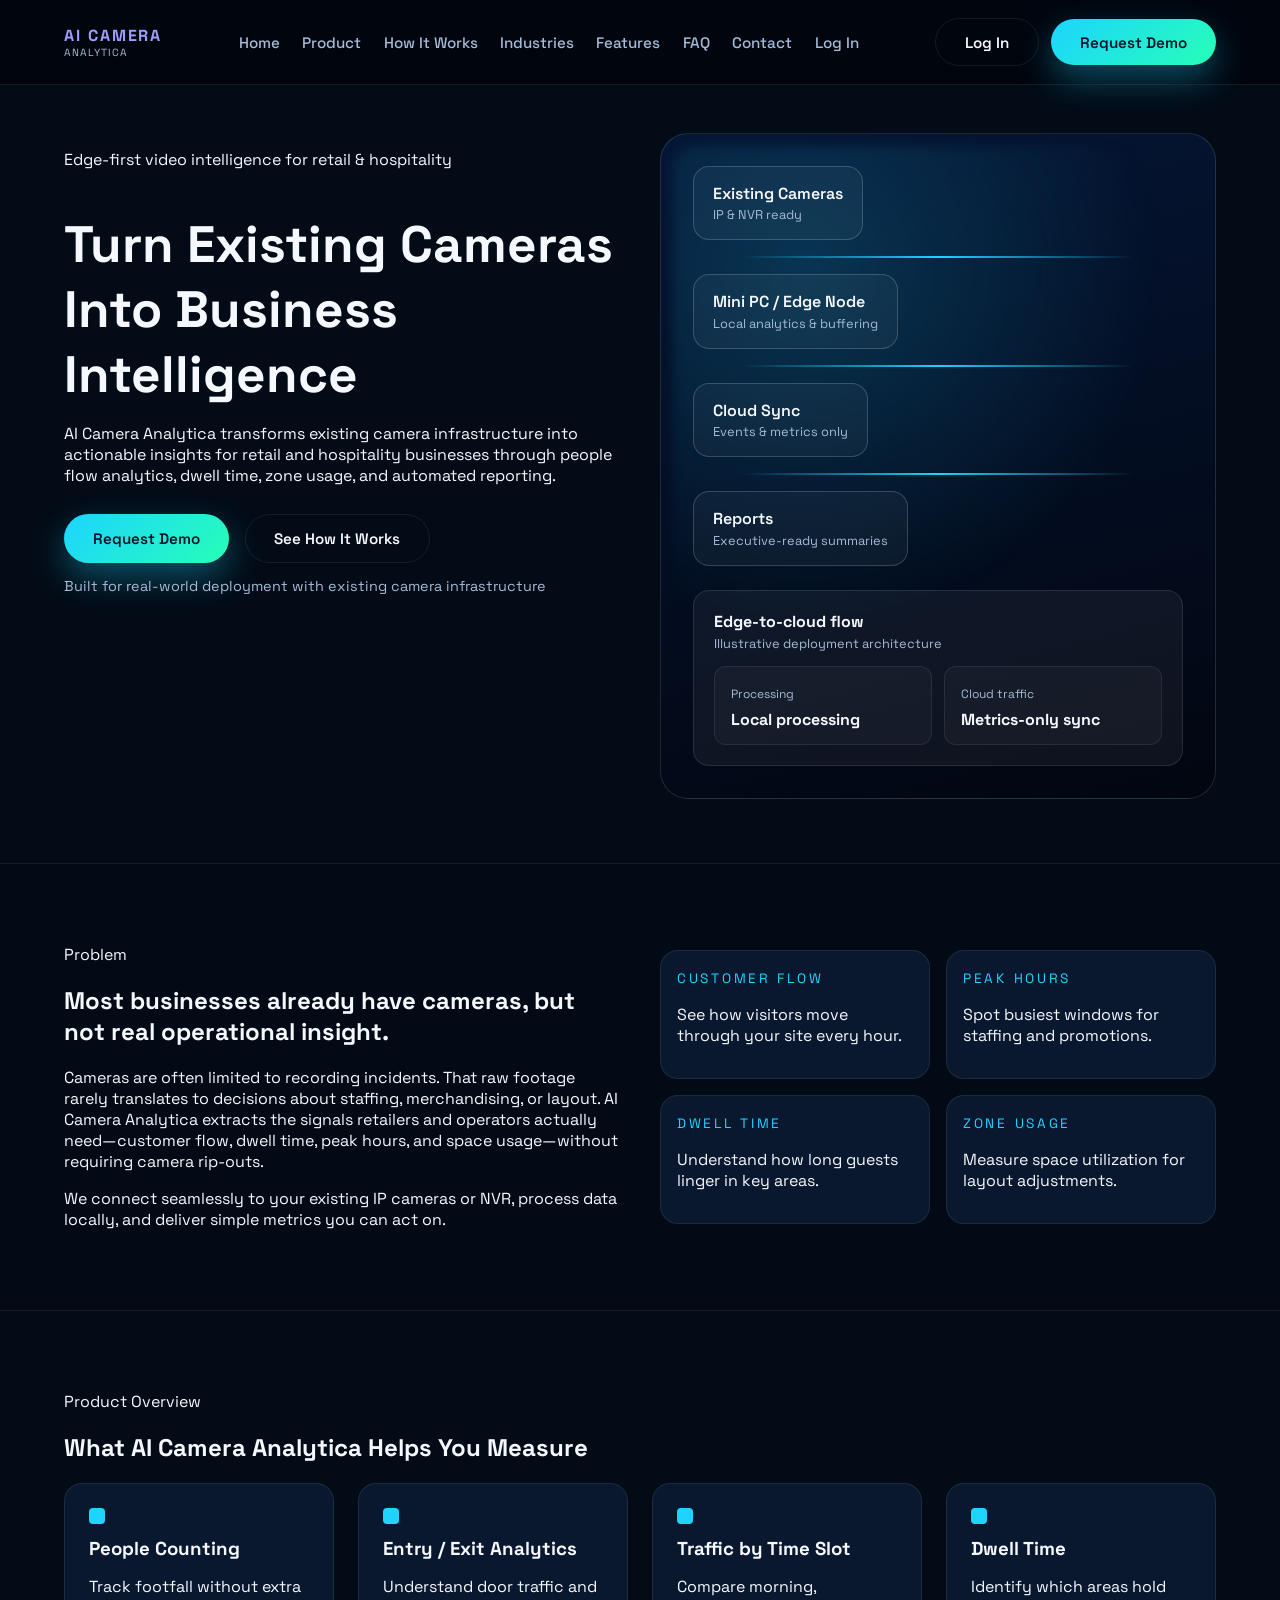
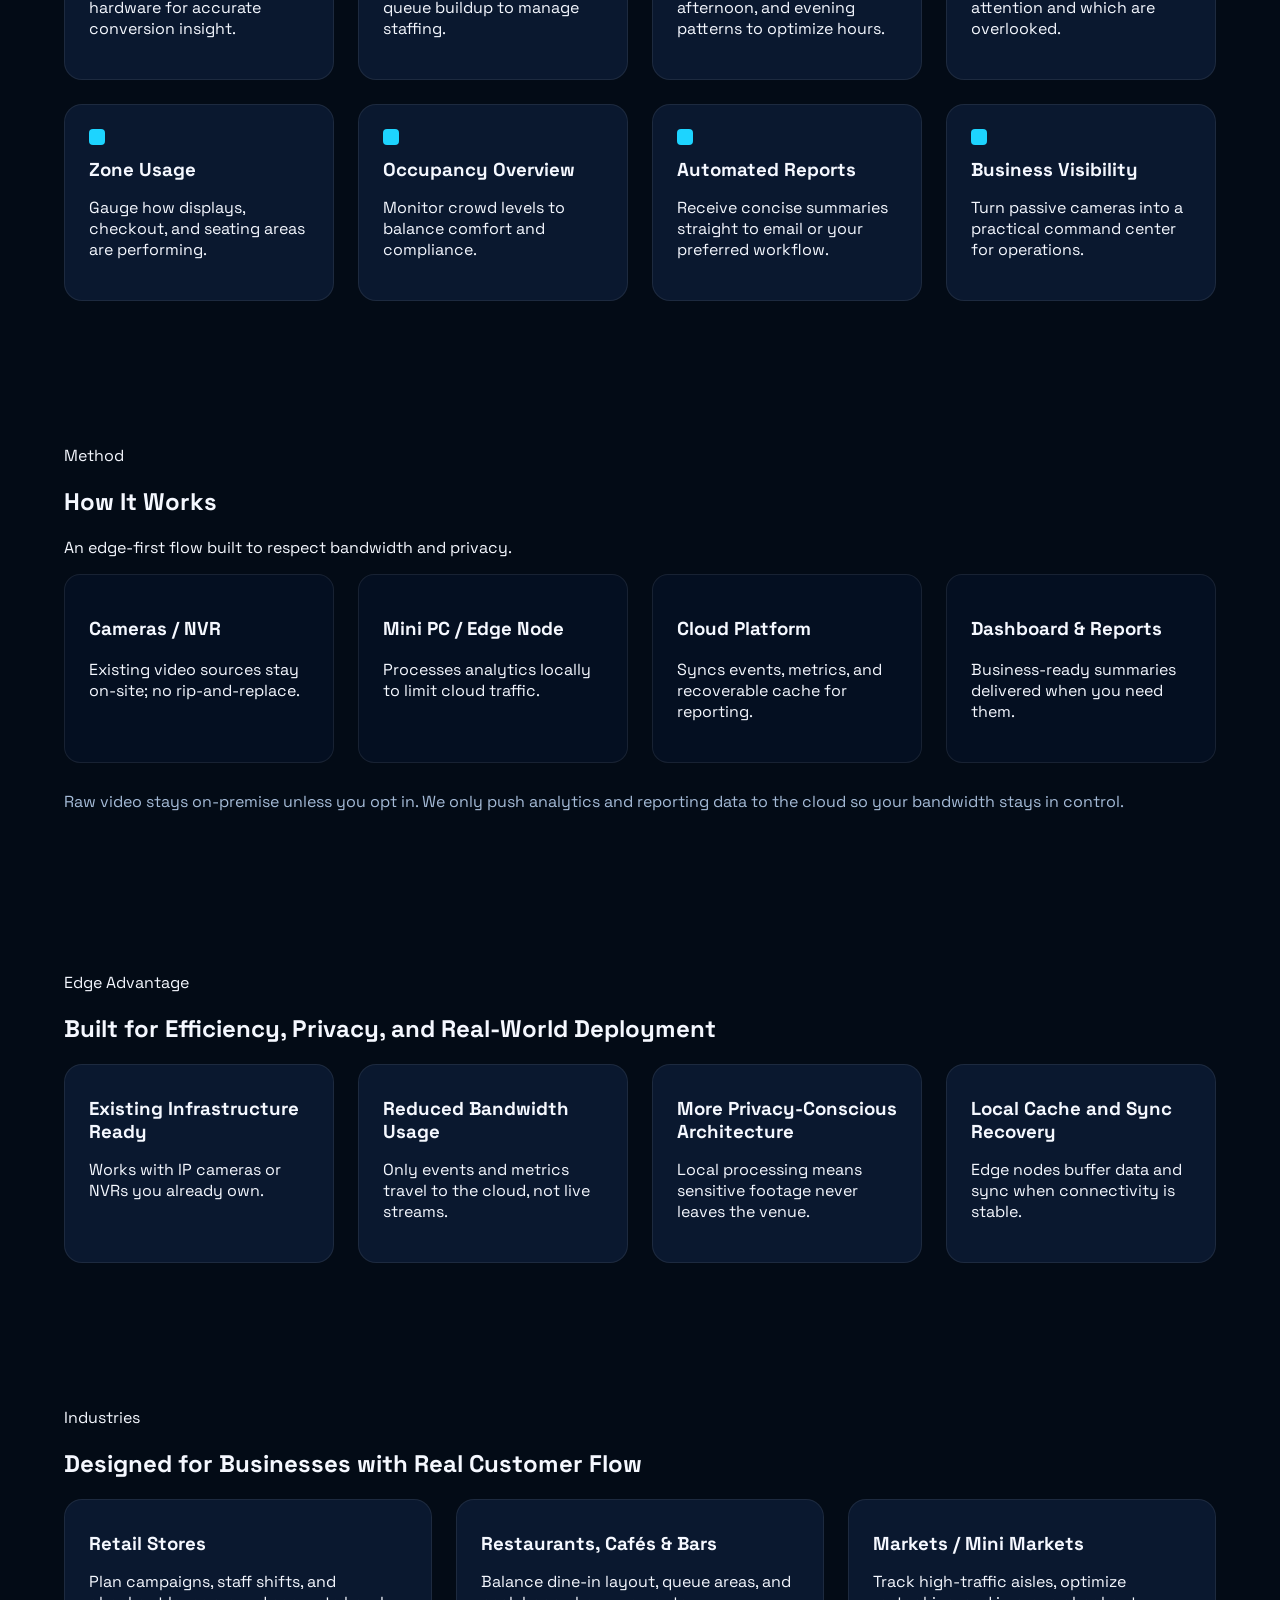
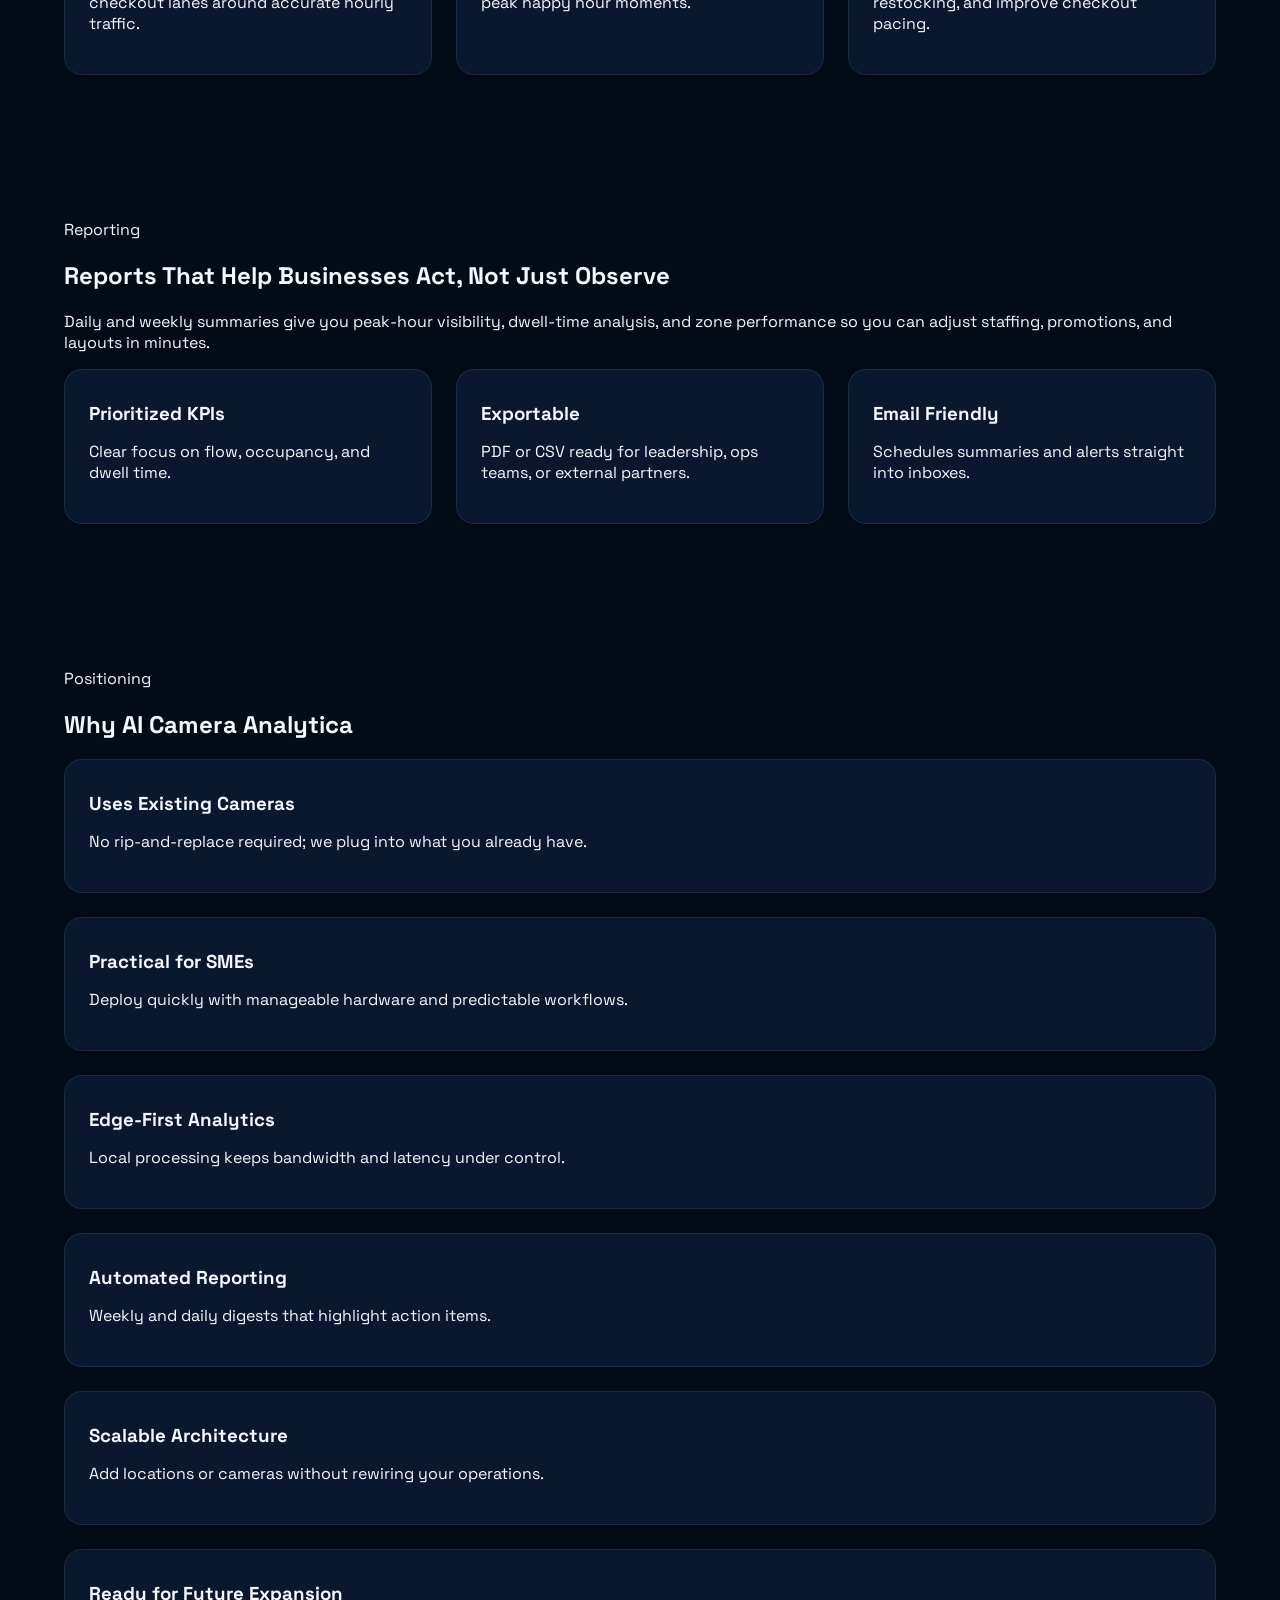
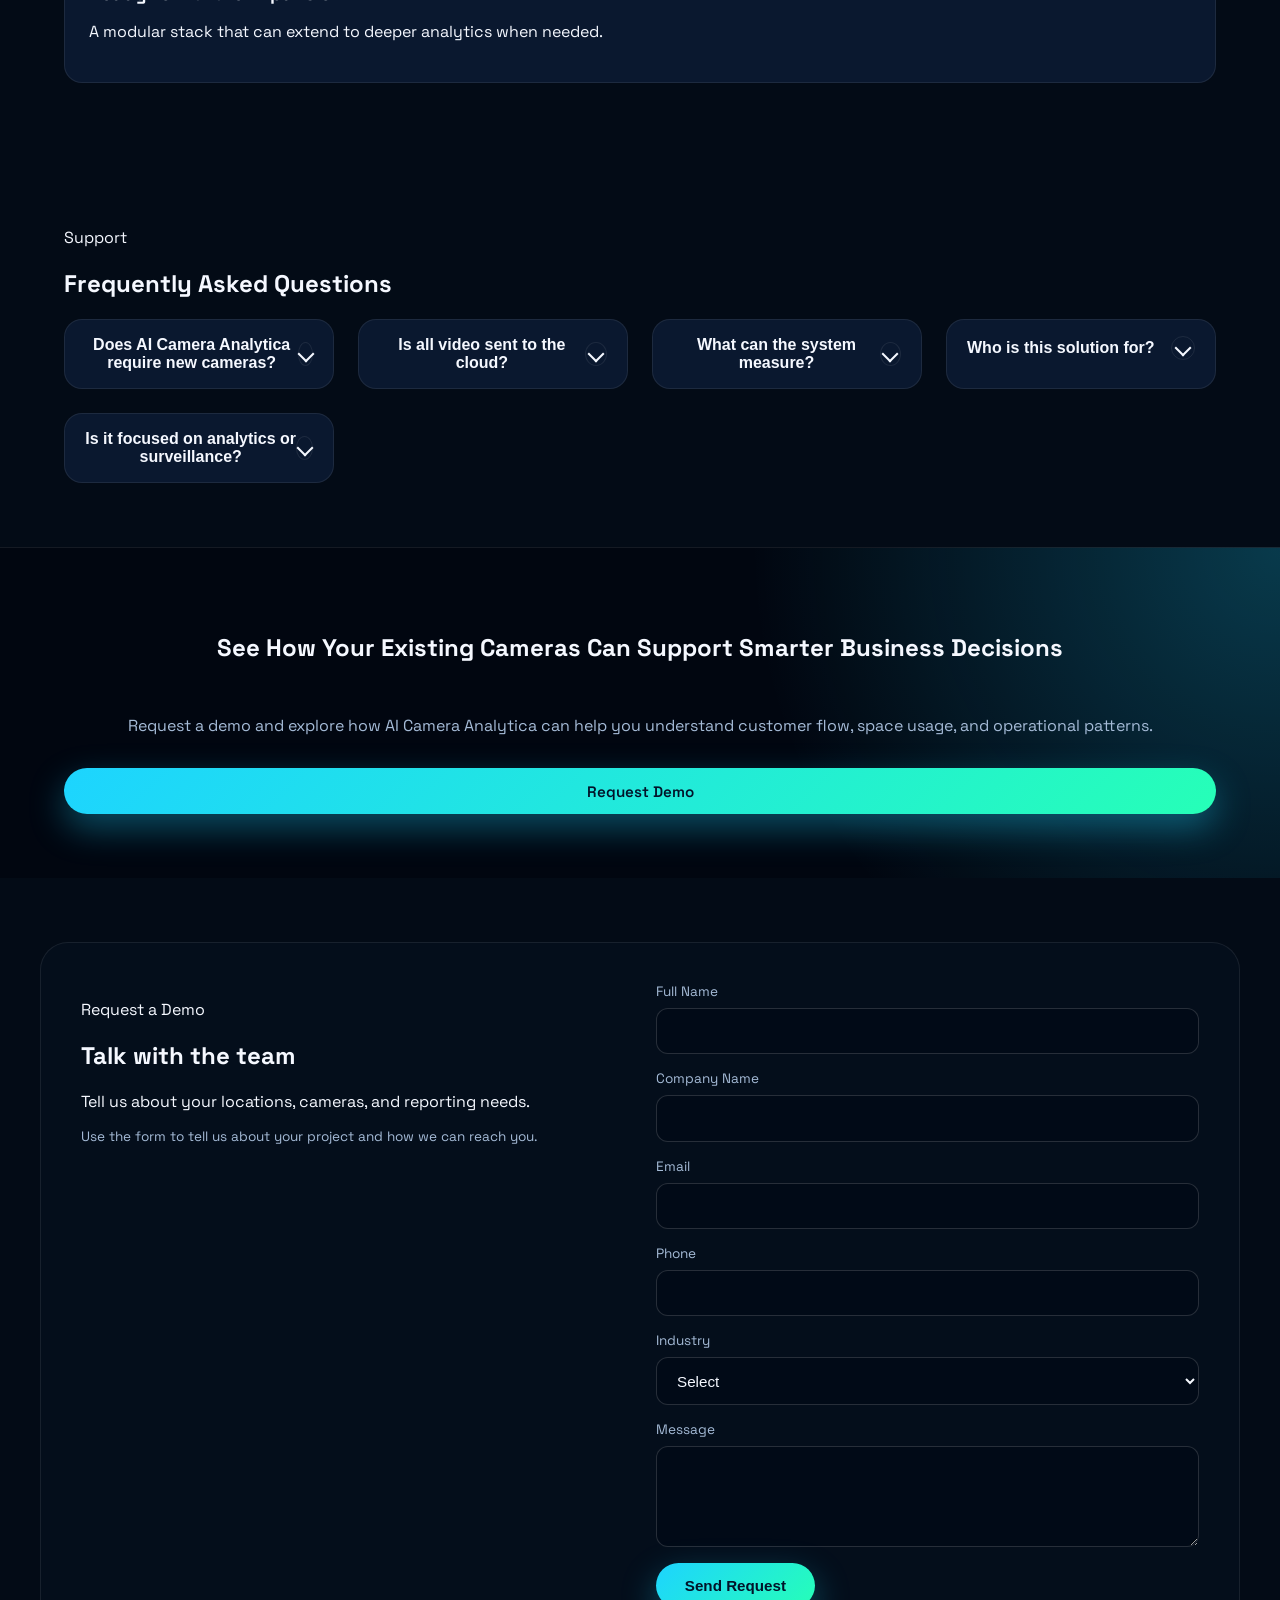
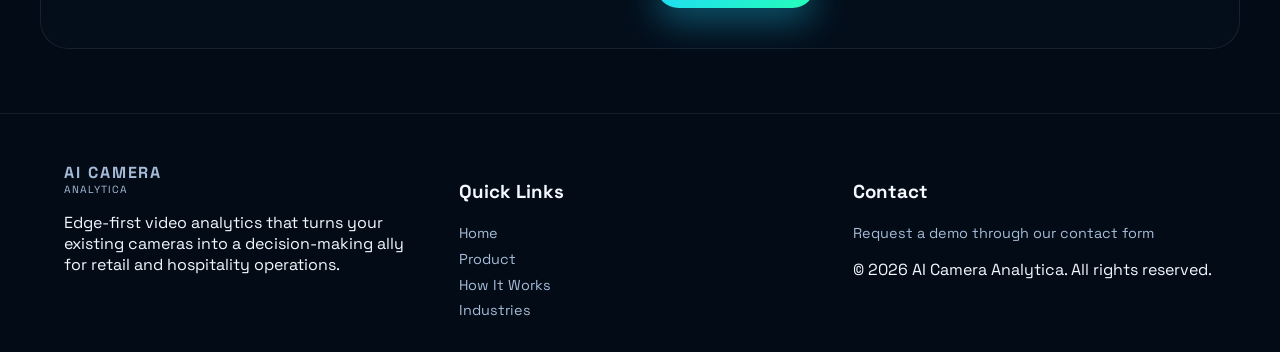
==== index.html @ b968e023 "Unify public homepage and role-based platform login" ====
<!DOCTYPE html>
<html lang="en">
  <head>
    <meta charset="UTF-8" />
    <meta http-equiv="X-UA-Compatible" content="IE=edge" />
    <meta name="viewport" content="width=device-width, initial-scale=1.0" />
    <title>AI Camera Analytica | Edge-First Video Intelligence</title>
    <link rel="preconnect" href="https://fonts.googleapis.com" />
    <link rel="preconnect" href="https://fonts.gstatic.com" crossorigin />
    <link
      href="https://fonts.googleapis.com/css2?family=Space+Grotesk:wght@400;500;600;700&display=swap"
      rel="stylesheet"
    />
    <link rel="stylesheet" href="styles.css" />
    <link rel="icon" href="data:," />
    <meta name="description" content="Edge-first video analytics that turns existing cameras into actionable insights for retail and hospitality teams." />
    <meta name="theme-color" content="#01040c" />
    <meta property="og:title" content="AI Camera Analytica | Edge-first Video Intelligence" />
    <meta property="og:description" content="Transform your current camera feeds into people flow, dwell-time, and zone usage intelligence without replacing infrastructure." />
    <meta property="og:type" content="website" />
    <meta name="twitter:card" content="summary" />
    <meta name="twitter:title" content="AI Camera Analytica | Edge-first Video Intelligence" />
    <meta name="twitter:description" content="Deploy operational analytics on your existing cameras with a privacy-conscious, edge-first engine." />
  </head>
  <body>
    <a class="skip-link" href="#main-content">Skip to main content</a>
    <div class="page-shell">
      <header class="site-header" id="home">
        <div class="container nav-wrapper">
          <a class="logo-wrap" href="#home">
            <div class="logo-copy">
              <strong>AI Camera</strong>
              <span>Analytica</span>
            </div>
          </a>
          <nav class="primary-nav" aria-label="Primary" id="primary-navigation">
            <ul>
              <li><a href="#home">Home</a></li>
              <li><a href="#product">Product</a></li>
              <li><a href="#how-it-works">How It Works</a></li>
              <li><a href="#industries">Industries</a></li>
              <li><a href="#features">Features</a></li>
              <li><a href="#faq">FAQ</a></li>
              <li><a href="#contact">Contact</a></li>
              <li><a href="/login">Log In</a></li>
            </ul>
          </nav>
          <div class="nav-actions">
            <a class="btn ghost login-link" href="/login">Log In</a>
            <a class="btn primary nav-cta" href="#contact">Request Demo</a>
            <button
              class="nav-toggle"
              aria-label="Open navigation"
              aria-controls="mobile-navigation"
              aria-expanded="false"
            >
              <span></span>
              <span></span>
              <span></span>
            </button>
          </div>
        </div>
        <div class="nav-menu" id="mobile-navigation" data-nav-menu role="dialog" aria-modal="true" aria-label="Mobile navigation" hidden inert>
          <div class="nav-menu-header">
            <a class="logo-wrap compact" href="#home">
              <div class="logo-copy">
                <strong>AI Camera</strong>
                <span>Analytica</span>
              </div>
            </a>
            <button
              class="nav-toggle close"
              aria-label="Close navigation"
              aria-controls="mobile-navigation"
              aria-expanded="true"
            >
              <span></span>
              <span></span>
            </button>
          </div>
          <ul>
            <li><a href="#home">Home</a></li>
            <li><a href="#product">Product</a></li>
            <li><a href="#how-it-works">How It Works</a></li>
            <li><a href="#industries">Industries</a></li>
            <li><a href="#features">Features</a></li>
            <li><a href="#faq">FAQ</a></li>
            <li><a href="#contact">Contact</a></li>
              <li><a href="/login">Log In</a></li>
          </ul>
          <a class="btn primary nav-cta" href="#contact">Request Demo</a>
        </div>
        <div class="nav-backdrop" data-nav-backdrop></div>
      </header>

      <main id="main-content">
        <section class="hero-section">
          <div class="hero-content">
            <p class="eyebrow">Edge-first video intelligence for retail &amp; hospitality</p>
            <h1>Turn Existing Cameras Into Business Intelligence</h1>
            <p class="lead">
              AI Camera Analytica transforms existing camera infrastructure into actionable insights for retail and
              hospitality businesses through people flow analytics, dwell time, zone usage, and automated reporting.
            </p>
            <div class="hero-ctas">
              <a class="btn primary" href="#contact">Request Demo</a>
              <a class="btn ghost" href="#how-it-works">See How It Works</a>
            </div>
            <p class="hero-trust">Built for real-world deployment with existing camera infrastructure</p>
          </div>
          <div class="hero-visual" aria-hidden="true">
            <div class="visual-aura"></div>
            <div class="visual-canvas">
              <div class="node node-camera">
                <p>Existing Cameras</p>
                <span>IP &amp; NVR ready</span>
              </div>
              <span class="connector connector-one"></span>
              <div class="node node-edge">
                <p>Mini PC / Edge Node</p>
                <span>Local analytics &amp; buffering</span>
              </div>
              <span class="connector connector-two"></span>
              <div class="node node-cloud">
                <p>Cloud Sync</p>
                <span>Events &amp; metrics only</span>
              </div>
              <span class="connector connector-three"></span>
              <div class="node node-reports">
                <p>Reports</p>
                <span>Executive-ready summaries</span>
              </div>
            </div>
            <div class="visual-panel">
              <div class="panel-header">
                <strong>Edge-to-cloud flow</strong>
                <span>Illustrative deployment architecture</span>
              </div>
              <div class="panel-bars">
                <div>
                  <span>Processing</span>
                  <strong>Local processing</strong>
                </div>
                <div>
                  <span>Cloud traffic</span>
                  <strong>Metrics-only sync</strong>
                </div>
              </div>
            </div>
          </div>
        </section>

        <section class="problem-section" id="product">
          <div class="container split">
            <div>
              <p class="eyebrow">Problem</p>
              <h2>Most businesses already have cameras, but not real operational insight.</h2>
              <p>
                Cameras are often limited to recording incidents. That raw footage rarely translates to decisions about
                staffing, merchandising, or layout. AI Camera Analytica extracts the signals retailers and operators
                actually need—customer flow, dwell time, peak hours, and space usage—without requiring camera rip-outs.
              </p>
              <p>
                We connect seamlessly to your existing IP cameras or NVR, process data locally, and deliver simple
                metrics you can act on.
              </p>
            </div>
            <div class="problem-grid">
              <article>
                <span class="metric">Customer Flow</span>
                <p>See how visitors move through your site every hour.</p>
              </article>
              <article>
                <span class="metric">Peak Hours</span>
                <p>Spot busiest windows for staffing and promotions.</p>
              </article>
              <article>
                <span class="metric">Dwell Time</span>
                <p>Understand how long guests linger in key areas.</p>
              </article>
              <article>
                <span class="metric">Zone Usage</span>
                <p>Measure space utilization for layout adjustments.</p>
              </article>
            </div>
          </div>
        </section>

        <section class="feature-section" id="features">
          <div class="container">
            <p class="eyebrow">Product Overview</p>
            <h2>What AI Camera Analytica Helps You Measure</h2>
            <div class="feature-grid">
              <article>
                <span class="icon-dot"></span>
                <h3>People Counting</h3>
                <p>Track footfall without extra hardware for accurate conversion insight.</p>
              </article>
              <article>
                <span class="icon-dot"></span>
                <h3>Entry / Exit Analytics</h3>
                <p>Understand door traffic and queue buildup to manage staffing.</p>
              </article>
              <article>
                <span class="icon-dot"></span>
                <h3>Traffic by Time Slot</h3>
                <p>Compare morning, afternoon, and evening patterns to optimize hours.</p>
              </article>
              <article>
                <span class="icon-dot"></span>
                <h3>Dwell Time</h3>
                <p>Identify which areas hold attention and which are overlooked.</p>
              </article>
              <article>
                <span class="icon-dot"></span>
                <h3>Zone Usage</h3>
                <p>Gauge how displays, checkout, and seating areas are performing.</p>
              </article>
              <article>
                <span class="icon-dot"></span>
                <h3>Occupancy Overview</h3>
                <p>Monitor crowd levels to balance comfort and compliance.</p>
              </article>
              <article>
                <span class="icon-dot"></span>
                <h3>Automated Reports</h3>
                <p>Receive concise summaries straight to email or your preferred workflow.</p>
              </article>
              <article>
                <span class="icon-dot"></span>
                <h3>Business Visibility</h3>
                <p>Turn passive cameras into a practical command center for operations.</p>
              </article>
            </div>
          </div>
        </section>

        <section class="flow-section" id="how-it-works">
          <div class="container">
            <p class="eyebrow">Method</p>
            <h2>How It Works</h2>
            <p class="lead">An edge-first flow built to respect bandwidth and privacy.</p>
            <div class="flow-grid">
              <article>
                <h3>Cameras / NVR</h3>
                <p>Existing video sources stay on-site; no rip-and-replace.</p>
              </article>
              <article>
                <h3>Mini PC / Edge Node</h3>
                <p>Processes analytics locally to limit cloud traffic.</p>
              </article>
              <article>
                <h3>Cloud Platform</h3>
                <p>Syncs events, metrics, and recoverable cache for reporting.</p>
              </article>
              <article>
                <h3>Dashboard &amp; Reports</h3>
                <p>Business-ready summaries delivered when you need them.</p>
              </article>
            </div>
            <p class="flow-note">
              Raw video stays on-premise unless you opt in. We only push analytics and reporting data to the cloud so
              your bandwidth stays in control.
            </p>
          </div>
        </section>

        <section class="value-section">
          <div class="container">
            <p class="eyebrow">Edge Advantage</p>
            <h2>Built for Efficiency, Privacy, and Real-World Deployment</h2>
            <div class="value-grid">
              <article>
                <h3>Existing Infrastructure Ready</h3>
                <p>Works with IP cameras or NVRs you already own.</p>
              </article>
              <article>
                <h3>Reduced Bandwidth Usage</h3>
                <p>Only events and metrics travel to the cloud, not live streams.</p>
              </article>
              <article>
                <h3>More Privacy-Conscious Architecture</h3>
                <p>Local processing means sensitive footage never leaves the venue.</p>
              </article>
              <article>
                <h3>Local Cache and Sync Recovery</h3>
                <p>Edge nodes buffer data and sync when connectivity is stable.</p>
              </article>
            </div>
          </div>
        </section>

        <section class="industries-section" id="industries">
          <div class="container">
            <p class="eyebrow">Industries</p>
            <h2>Designed for Businesses with Real Customer Flow</h2>
            <div class="industry-grid">
              <article>
                <h3>Retail Stores</h3>
                <p>Plan campaigns, staff shifts, and checkout lanes around accurate hourly traffic.</p>
              </article>
              <article>
                <h3>Restaurants, Cafés &amp; Bars</h3>
                <p>Balance dine-in layout, queue areas, and peak happy hour moments.</p>
              </article>
              <article>
                <h3>Markets / Mini Markets</h3>
                <p>Track high-traffic aisles, optimize restocking, and improve checkout pacing.</p>
              </article>
            </div>
          </div>
        </section>

        <section class="reporting-section">
          <div class="container">
            <p class="eyebrow">Reporting</p>
            <h2>Reports That Help Businesses Act, Not Just Observe</h2>
            <p>
              Daily and weekly summaries give you peak-hour visibility, dwell-time analysis, and zone performance so you
              can adjust staffing, promotions, and layouts in minutes.
            </p>
            <div class="reporting-grid">
              <article>
                <h3>Prioritized KPIs</h3>
                <p>Clear focus on flow, occupancy, and dwell time.</p>
              </article>
              <article>
                <h3>Exportable</h3>
                <p>PDF or CSV ready for leadership, ops teams, or external partners.</p>
              </article>
              <article>
                <h3>Email Friendly</h3>
                <p>Schedules summaries and alerts straight into inboxes.</p>
              </article>
            </div>
          </div>
        </section>

        <section class="why-section" id="why">
          <div class="container">
            <p class="eyebrow">Positioning</p>
            <h2>Why AI Camera Analytica</h2>
            <div class="why-grid">
              <article>
                <h3>Uses Existing Cameras</h3>
                <p>No rip-and-replace required; we plug into what you already have.</p>
              </article>
              <article>
                <h3>Practical for SMEs</h3>
                <p>Deploy quickly with manageable hardware and predictable workflows.</p>
              </article>
              <article>
                <h3>Edge-First Analytics</h3>
                <p>Local processing keeps bandwidth and latency under control.</p>
              </article>
              <article>
                <h3>Automated Reporting</h3>
                <p>Weekly and daily digests that highlight action items.</p>
              </article>
              <article>
                <h3>Scalable Architecture</h3>
                <p>Add locations or cameras without rewiring your operations.</p>
              </article>
              <article>
                <h3>Ready for Future Expansion</h3>
                <p>A modular stack that can extend to deeper analytics when needed.</p>
              </article>
            </div>
          </div>
        </section>

        <section class="faq-section" id="faq">
          <div class="container">
            <div class="section-heading">
              <p class="eyebrow">Support</p>
              <h2>Frequently Asked Questions</h2>
            </div>
            <div class="faq-grid">
              <article class="faq-item" data-faq>
                <button type="button" aria-expanded="false" aria-controls="faq-answer-1">
                  <span>Does AI Camera Analytica require new cameras?</span>
                  <span class="faq-arrow" aria-hidden="true"></span>
                </button>
                <p id="faq-answer-1" hidden>No. It works with most IP cameras or NVRs already deployed on-site.</p>
              </article>
              <article class="faq-item" data-faq>
                <button type="button" aria-expanded="false" aria-controls="faq-answer-2">
                  <span>Is all video sent to the cloud?</span>
                  <span class="faq-arrow" aria-hidden="true"></span>
                </button>
                <p id="faq-answer-2" hidden>No. Only events, metrics, and summary data sync to the cloud. Raw video stays local unless you opt in.</p>
              </article>
              <article class="faq-item" data-faq>
                <button type="button" aria-expanded="false" aria-controls="faq-answer-3">
                  <span>What can the system measure?</span>
                  <span class="faq-arrow" aria-hidden="true"></span>
                </button>
                <p id="faq-answer-3" hidden>People counting, entry/exit, dwell time, zone usage, occupancy, and traffic across time slots.</p>
              </article>
              <article class="faq-item" data-faq>
                <button type="button" aria-expanded="false" aria-controls="faq-answer-4">
                  <span>Who is this solution for?</span>
                  <span class="faq-arrow" aria-hidden="true"></span>
                </button>
                <p id="faq-answer-4" hidden>Retail stores, quick-service restaurants, cafés, bars, and markets that care about customer flow.</p>
              </article>
              <article class="faq-item" data-faq>
                <button type="button" aria-expanded="false" aria-controls="faq-answer-5">
                  <span>Is it focused on analytics or surveillance?</span>
                  <span class="faq-arrow" aria-hidden="true"></span>
                </button>
                <p id="faq-answer-5" hidden>It is purpose-built for operational analytics, not biometric or identity tracking.</p>
              </article>
            </div>
          </div>
        </section>

        <section class="final-cta">
          <div class="container">
            <h2>See How Your Existing Cameras Can Support Smarter Business Decisions</h2>
            <p>
              Request a demo and explore how AI Camera Analytica can help you understand customer flow, space usage, and
              operational patterns.
            </p>
            <a class="btn primary" href="#contact">Request Demo</a>
          </div>
        </section>

        <section class="contact-section" id="contact">
          <div class="container">
            <div class="contact-details">
              <p class="eyebrow">Request a Demo</p>
              <h2>Talk with the team</h2>
              <p>Tell us about your locations, cameras, and reporting needs.</p>
              <p class="contact-note">Use the form to tell us about your project and how we can reach you.</p>
            </div>
            <form class="contact-form" id="contact-form" data-formspree-endpoint="https://formspree.io/f/mrpqprab" novalidate>
              <label>
                Full Name
                <input type="text" name="name" autocomplete="name" required />
              </label>
              <label>
                Company Name
                <input type="text" name="company" autocomplete="organization" required />
              </label>
              <label>
                Email
                <input type="email" name="email" autocomplete="email" required />
              </label>
              <label>
                Phone
                <input type="tel" name="phone" autocomplete="tel" />
              </label>
              <label>
                Industry
                <select name="industry" required>
                  <option value="">Select</option>
                  <option>Retail</option>
                  <option>Restaurant / Café / Bar</option>
                  <option>Market / Mini Market</option>
                  <option>Other</option>
                </select>
              </label>
              <label class="full">
                Message
                <textarea name="message" rows="4" required></textarea>
              </label>
              <div class="form-actions">
                <button class="btn primary" type="submit">Send Request</button>
                <p class="form-feedback" id="form-feedback" role="status" aria-live="polite"></p>
              </div>
            </form>
          </div>
        </section>
      </main>

      <footer class="site-footer">
        <div class="container footer-grid">
          <div>
            <a class="logo-wrap footer-logo" href="#home">
              <div class="logo-copy">
                <strong>AI Camera</strong>
                <span>Analytica</span>
              </div>
            </a>
            <p>
              Edge-first video analytics that turns your existing cameras into a decision-making ally for retail and
              hospitality operations.
            </p>
          </div>
          <div>
            <h3>Quick Links</h3>
            <ul>
              <li><a href="#home">Home</a></li>
              <li><a href="#product">Product</a></li>
              <li><a href="#how-it-works">How It Works</a></li>
              <li><a href="#industries">Industries</a></li>
            </ul>
          </div>
          <div>
            <h3>Contact</h3>
            <p><a href="#contact">Request a demo through our contact form</a></p>
            <p>© 2026 AI Camera Analytica. All rights reserved.</p>
          </div>
        </div>
      </footer>
    </div>
    <script src="scripts.js" defer></script>
  </body>
</html>
---- styles.css ----
:root {
  color-scheme: dark;
  --surface: #030b16;
  --panel: rgba(5, 16, 38, 0.85);
  --panel-soft: rgba(12, 26, 50, 0.9);
  --border: rgba(255, 255, 255, 0.08);
  --accent: #1dd4ff;
  --accent-strong: #26ffb7;
  --text-strong: #f5f8ff;
  --text-muted: #a5bbd7;
  --glow: rgba(29, 212, 255, 0.25);
  --outline: rgba(255, 255, 255, 0.12);
}

* {
  box-sizing: border-box;
}

html {
  scroll-behavior: smooth;
}

body {
  margin: 0;
  font-family: 'Space Grotesk', system-ui, sans-serif;
  background: radial-gradient(circle at top, rgba(29, 212, 255, 0.08), transparent 45%), #01040c;
  color: var(--text-strong);
}

img {
  max-width: 100%;
  height: auto;
  display: block;
}

.page-shell {
  min-height: 100vh;
  background: var(--surface);
}

.container {
  width: min(1200px, 100%);
  margin: 0 auto;
  padding: 0 1.5rem;
}

.site-header {
  position: sticky;
  top: 0;
  z-index: 30;
  background: rgba(1, 6, 15, 0.92);
  border-bottom: 1px solid var(--border);
}

.nav-wrapper {
  display: flex;
  align-items: center;
  justify-content: space-between;
  height: 84px;
}

.logo-wrap {
  display: flex;
  align-items: center;
  gap: 0.65rem;
  text-decoration: none;
}

.logo-image {
  width: 52px;
  height: auto;
}

.logo-copy {
  display: flex;
  flex-direction: column;
  font-size: 0.8rem;
  letter-spacing: 0.08em;
  text-transform: uppercase;
}

.logo-copy strong {
  font-size: 1rem;
  letter-spacing: 0.12em;
}

.logo-copy span {
  color: var(--text-muted);
  font-size: 0.65rem;
}

.primary-nav ul {
  list-style: none;
  display: flex;
  gap: 1.4rem;
  margin: 0;
  padding: 0;
}

.primary-nav a {
  color: var(--text-muted);
  text-decoration: none;
  font-weight: 500;
  font-size: 0.95rem;
  transition: color 0.3s ease, transform 0.3s ease;
}

.primary-nav a:hover,
.primary-nav a:focus-visible {
  color: var(--text-strong);
  transform: translateY(-1px);
}

a:focus-visible {
  outline: 2px dashed var(--accent);
  outline-offset: 3px;
}

.nav-actions {
  display: flex;
  align-items: center;
  gap: 0.8rem;
}

.btn {
  border: none;
  padding: 0.85rem 1.8rem;
  border-radius: 999px;
  font-weight: 600;
  font-size: 0.95rem;
  cursor: pointer;
  transition: transform 0.2s ease, box-shadow 0.2s ease;
  text-decoration: none;
  display: inline-flex;
  align-items: center;
  justify-content: center;
}

.btn.primary {
  background: linear-gradient(135deg, var(--accent), var(--accent-strong));
  color: #021329;
  box-shadow: 0 14px 35px rgba(29, 212, 255, 0.35);
}

.btn.ghost {
  border: 1px solid var(--border);
  color: var(--text-strong);
  background: transparent;
}

.btn.primary:focus-visible,
.btn.ghost:focus-visible {
  outline: 2px dashed var(--accent);
  outline-offset: 3px;
}

.btn:hover {
  transform: translateY(-2px);
}

.nav-toggle {
  width: 48px;
  height: 48px;
  border-radius: 50%;
  border: 1px solid var(--border);
  background: rgba(255, 255, 255, 0.05);
  display: none;
  flex-direction: column;
  justify-content: center;
  align-items: center;
  gap: 6px;
  padding: 0;
}

.nav-toggle:focus-visible {
  outline: 2px dashed var(--accent);
  outline-offset: 3px;
}

.nav-toggle span {
  width: 18px;
  height: 2px;
  background: var(--text-strong);
  border-radius: 1px;
  transition: transform 0.3s ease, opacity 0.3s ease;
}

.nav-toggle.close span:first-child {
  transform: rotate(45deg);
}

.nav-toggle.close span:last-child {
  transform: rotate(-45deg);
}

.nav-menu {
  position: fixed;
  inset: 0;
  background: rgba(2, 10, 25, 0.95);
  padding: 2rem 1.5rem;
  overflow-y: auto;
  overscroll-behavior: contain;
  display: flex;
  flex-direction: column;
  gap: 2rem;
  z-index: 40;
}

.nav-menu[hidden] { display: none; }

.nav-menu-header {
  display: flex;
  align-items: center;
  justify-content: space-between;
}

.nav-menu ul {
  list-style: none;
  padding: 0;
  margin: 0;
  display: flex;
  flex-direction: column;
  gap: 1.25rem;
  font-size: 1.2rem;
}

.nav-menu a {
  color: var(--text-strong);
  text-decoration: none;
}

.nav-backdrop {
  position: fixed;
  inset: 0;
  background: rgba(0, 0, 0, 0.45);
  opacity: 0;
  transition: opacity 0.3s ease;
  pointer-events: none;
  z-index: 35;
}

.nav-backdrop[data-visible='true'] {
  opacity: 1;
  pointer-events: all;
}

.hero-section {
  min-height: 78vh;
  display: grid;
  grid-template-columns: repeat(auto-fit, minmax(min(280px, 100%), 1fr));
  gap: 2.5rem;
  padding: 3rem 1.5rem 4rem;
  width: min(1200px, 100%);
  margin: 0 auto;
}

.hero-content h1 {
  font-size: clamp(2.4rem, 4vw, 3.5rem);
  margin-bottom: 1rem;
}

.hero-ctas {
  display: flex;
  gap: 1rem;
  flex-wrap: wrap;
  margin: 1.75rem 0 0.5rem;
}

.hero-trust {
  color: var(--text-muted);
  font-size: 0.9rem;
}

.hero-visual {
  position: relative;
  min-height: 360px;
  border-radius: 28px;
  background: linear-gradient(165deg, rgba(5, 23, 55, 0.95), rgba(2, 6, 16, 0.95));
  border: 1px solid rgba(255, 255, 255, 0.12);
  padding: 2rem;
  overflow: hidden;
}

.visual-aura {
  position: absolute;
  inset: 12px;
  border-radius: 22px;
  background: radial-gradient(circle at 25% 20%, rgba(29, 212, 255, 0.18), transparent 55%);
  filter: blur(6px);
  z-index: 1;
}


.visual-canvas {
  position: relative;
  z-index: 2;
  display: flex;
  flex-direction: column;
  gap: 1rem;
  align-items: flex-start;
}

.node {
  background: rgba(255, 255, 255, 0.04);
  border: 1px solid rgba(255, 255, 255, 0.18);
  border-radius: 16px;
  padding: 1rem 1.2rem;
  display: flex;
  flex-direction: column;
  gap: 0.15rem;
}

.node p {
  margin: 0;
  font-weight: 600;
}

.node span {
  font-size: 0.8rem;
  color: var(--text-muted);
}

.connector {
  display: block;
  width: 80%;
  height: 2px;
  background: linear-gradient(90deg, transparent, var(--accent), transparent);
  margin: 0 auto;
}

.visual-panel {
  position: relative;
  margin-top: 1.5rem;
  padding: 1.25rem;
  border-radius: 16px;
  background: rgba(255, 255, 255, 0.05);
  border: 1px solid rgba(255, 255, 255, 0.1);
  z-index: 2;
}

.panel-header {
  display: flex;
  flex-direction: column;
  gap: 0.2rem;
  margin-bottom: 0.9rem;
}

.panel-header strong {
  font-size: 1rem;
}

.panel-header span {
  font-size: 0.8rem;
  color: var(--text-muted);
}

.panel-bars {
  display: grid;
  grid-template-columns: repeat(auto-fit, minmax(120px, 1fr));
  gap: 0.8rem;
}

.panel-bars div {
  padding: 0.9rem 1rem;
  border-radius: 12px;
  background: rgba(255, 255, 255, 0.03);
  border: 1px solid rgba(255, 255, 255, 0.08);
}

.panel-bars span {
  font-size: 0.75rem;
  color: var(--text-muted);
}

.panel-bars strong {
  font-size: 1.4rem;
}

section {
  padding: 4rem 0;
  scroll-margin-top: 110px;
}

.problem-section {
  background: rgba(3, 10, 22, 0.85);
  border-top: 1px solid var(--border);
  border-bottom: 1px solid var(--border);
}

.split {
  display: grid;
  grid-template-columns: repeat(auto-fit, minmax(260px, 1fr));
  gap: 2.5rem;
  align-items: center;
}

.problem-grid {
  display: grid;
  grid-template-columns: repeat(auto-fit, minmax(200px, 1fr));
  gap: 1rem;
}

.problem-grid article {
  border: 1px solid var(--border);
  border-radius: 18px;
  padding: 1rem;
  background: var(--panel-soft);
}

.metric {
  color: var(--accent);
  font-size: 0.85rem;
  letter-spacing: 0.2em;
  text-transform: uppercase;
}

.feature-grid,
.flow-grid,
.value-grid,
.industry-grid,
.reporting-grid,
.why-grid,
.faq-grid {
  display: grid;
  gap: 1.5rem;
}

.feature-grid {
  grid-template-columns: repeat(auto-fit, minmax(220px, 1fr));
}

.feature-grid article,
.value-grid article,
.industry-grid article,
.reporting-grid article,
.why-grid article {
  background: var(--panel-soft);
  border-radius: 18px;
  padding: 1.5rem;
  border: 1px solid var(--border);
  transition: transform 0.2s ease, border-color 0.2s ease;
}

.feature-grid article:hover,
.value-grid article:hover,
.reporting-grid article:hover,
.why-grid article:hover {
  transform: translateY(-4px);
  border-color: var(--accent);
}

.feature-grid h3,
.value-grid h3,
.industry-grid h3,
.reporting-grid h3,
.why-grid h3 {
  margin-top: 0.5rem;
  margin-bottom: 0.5rem;
}

.icon-dot {
  width: 16px;
  height: 16px;
  border-radius: 4px;
  background: var(--accent);
  display: inline-block;
}

.flow-grid {
  grid-template-columns: repeat(auto-fit, minmax(220px, 1fr));
}

.flow-grid article {
  padding: 1.5rem;
  background: rgba(5, 16, 35, 0.9);
  border-radius: 16px;
  border: 1px solid rgba(255, 255, 255, 0.08);
}

.flow-note {
  margin-top: 1.75rem;
  color: var(--text-muted);
}

.value-grid {
  grid-template-columns: repeat(auto-fit, minmax(240px, 1fr));
}

.industry-grid {
  grid-template-columns: repeat(auto-fit, minmax(240px, 1fr));
}

.reporting-grid {
  grid-template-columns: repeat(auto-fit, minmax(200px, 1fr));
}

.faq-grid {
  grid-template-columns: repeat(auto-fit, minmax(250px, 1fr));
}

.faq-item {
  background: var(--panel-soft);
  border: 1px solid var(--border);
  border-radius: 18px;
  padding: 1rem 1.25rem;
  display: flex;
  flex-direction: column;
  gap: 0.75rem;
}

.faq-item button {
  width: 100%;
  border: none;
  background: transparent;
  color: var(--text-strong);
  font-size: 1rem;
  font-weight: 600;
  display: flex;
  align-items: center;
  justify-content: space-between;
  cursor: pointer;
  padding: 0;
}

.faq-arrow {
  width: 24px;
  height: 24px;
  border-radius: 50%;
  border: 1px solid var(--border);
  display: inline-flex;
  align-items: center;
  justify-content: center;
  position: relative;
}

.faq-arrow::after {
  content: '';
  width: 10px;
  height: 10px;
  border-left: 2px solid var(--text-strong);
  border-bottom: 2px solid var(--text-strong);
  transform: rotate(-45deg);
}

.faq-item.is-open .faq-arrow::after {
  transform: rotate(45deg);
}

.faq-item p {
  margin: 0;
  color: var(--text-muted);
  font-size: 0.95rem;
}

.final-cta {
  background: radial-gradient(circle at top right, rgba(29, 212, 255, 0.25), transparent 40%), rgba(2, 6, 16, 0.95);
  border-top: 1px solid rgba(255, 255, 255, 0.08);
}

.final-cta .container {
  display: grid;
  gap: 1rem;
  text-align: center;
}

.final-cta p {
  color: var(--text-muted);
  margin-bottom: 1rem;
}

.contact-section .container {
  background: rgba(5, 15, 28, 0.9);
  border: 1px solid var(--border);
  border-radius: 28px;
  padding: 2.5rem;
  display: grid;
  grid-template-columns: repeat(auto-fit, minmax(min(280px, 100%), 1fr));
  gap: 2rem;
}

.contact-details ul {
  list-style: none;
  padding: 0;
  margin: 1rem 0 0;
  color: var(--text-muted);
  display: flex;
  flex-direction: column;
  gap: 0.4rem;
}

.contact-meta span {
  font-weight: 500;
  color: var(--text-strong);
}

.contact-meta small {
  font-size: 0.65rem;
  color: rgba(255, 255, 255, 0.6);
  margin-left: 0.4rem;
}

.contact-note {
  font-size: 0.85rem;
  color: var(--text-muted);
  margin-top: 1rem;
}

.contact-form {
  display: grid;
  gap: 1rem;
}

.contact-form label {
  display: flex;
  flex-direction: column;
  font-size: 0.85rem;
  color: var(--text-muted);
  gap: 0.5rem;
}

.contact-form input,
.contact-form select,
.contact-form textarea {
  border: 1px solid rgba(255, 255, 255, 0.15);
  border-radius: 12px;
  background: rgba(2, 10, 23, 0.85);
  color: var(--text-strong);
  padding: 0.85rem 1rem;
  font-size: 0.95rem;
}

.contact-form textarea {
  resize: vertical;
}

.form-actions {
  display: flex;
  align-items: center;
  justify-content: space-between;
  gap: 1rem;
  flex-wrap: wrap;
}

.form-feedback {
  margin: 0;
  font-size: 0.9rem;
}

.form-feedback.success {
  color: var(--accent-strong);
}

.form-feedback.error {
  color: #ff7a7a;
}

.site-footer {
  border-top: 1px solid var(--border);
  padding: 3rem 0 2rem;
}

.footer-grid {
  display: grid;
  grid-template-columns: repeat(auto-fit, minmax(220px, 1fr));
  gap: 2rem;
}

.footer-grid ul {
  list-style: none;
  padding: 0;
  margin: 0;
  display: flex;
  flex-direction: column;
  gap: 0.3rem;
}

.footer-grid a {
  color: var(--text-muted);
  text-decoration: none;
  font-size: 0.9rem;
}

.footer-logo {
  display: flex;
  gap: 0.6rem;
  align-items: center;
}

.footer-logo img {
  width: 44px;
}

@media (max-width: 960px) {
  .primary-nav {
    display: none;
  }

  .nav-toggle {
    display: flex;
  }

  .nav-menu {
    padding-top: 1rem;
  }
}

@media (max-width: 600px) {
  .hero-ctas {
    flex-direction: column;
  }

  .form-actions {
    flex-direction: column;
    align-items: stretch;
  }

  .form-actions button {
    width: 100%;
  }
}

.skip-link { position: fixed; top: 0.5rem; left: 0.5rem; z-index: 100; padding: 1rem; background: var(--surface); color: var(--text-strong); transform: translateY(-200%); }
.skip-link:focus { transform: translateY(0); }
.btn:disabled { cursor: wait; opacity: 0.65; transform: none; }
.panel-bars strong { display: block; font-size: 1rem; margin-top: 0.4rem; }
@media (max-width: 600px) {
  .nav-actions > .nav-cta { display: none; }
  .contact-section .container { padding: 1.5rem; }
  .contact-form { min-width: 0; }
  .contact-form input, .contact-form select, .contact-form textarea { width: 100%; min-width: 0; }
}
@media (prefers-reduced-motion: reduce) {
  html { scroll-behavior: auto; }
  *, *::before, *::after { transition: none !important; animation: none !important; }
}
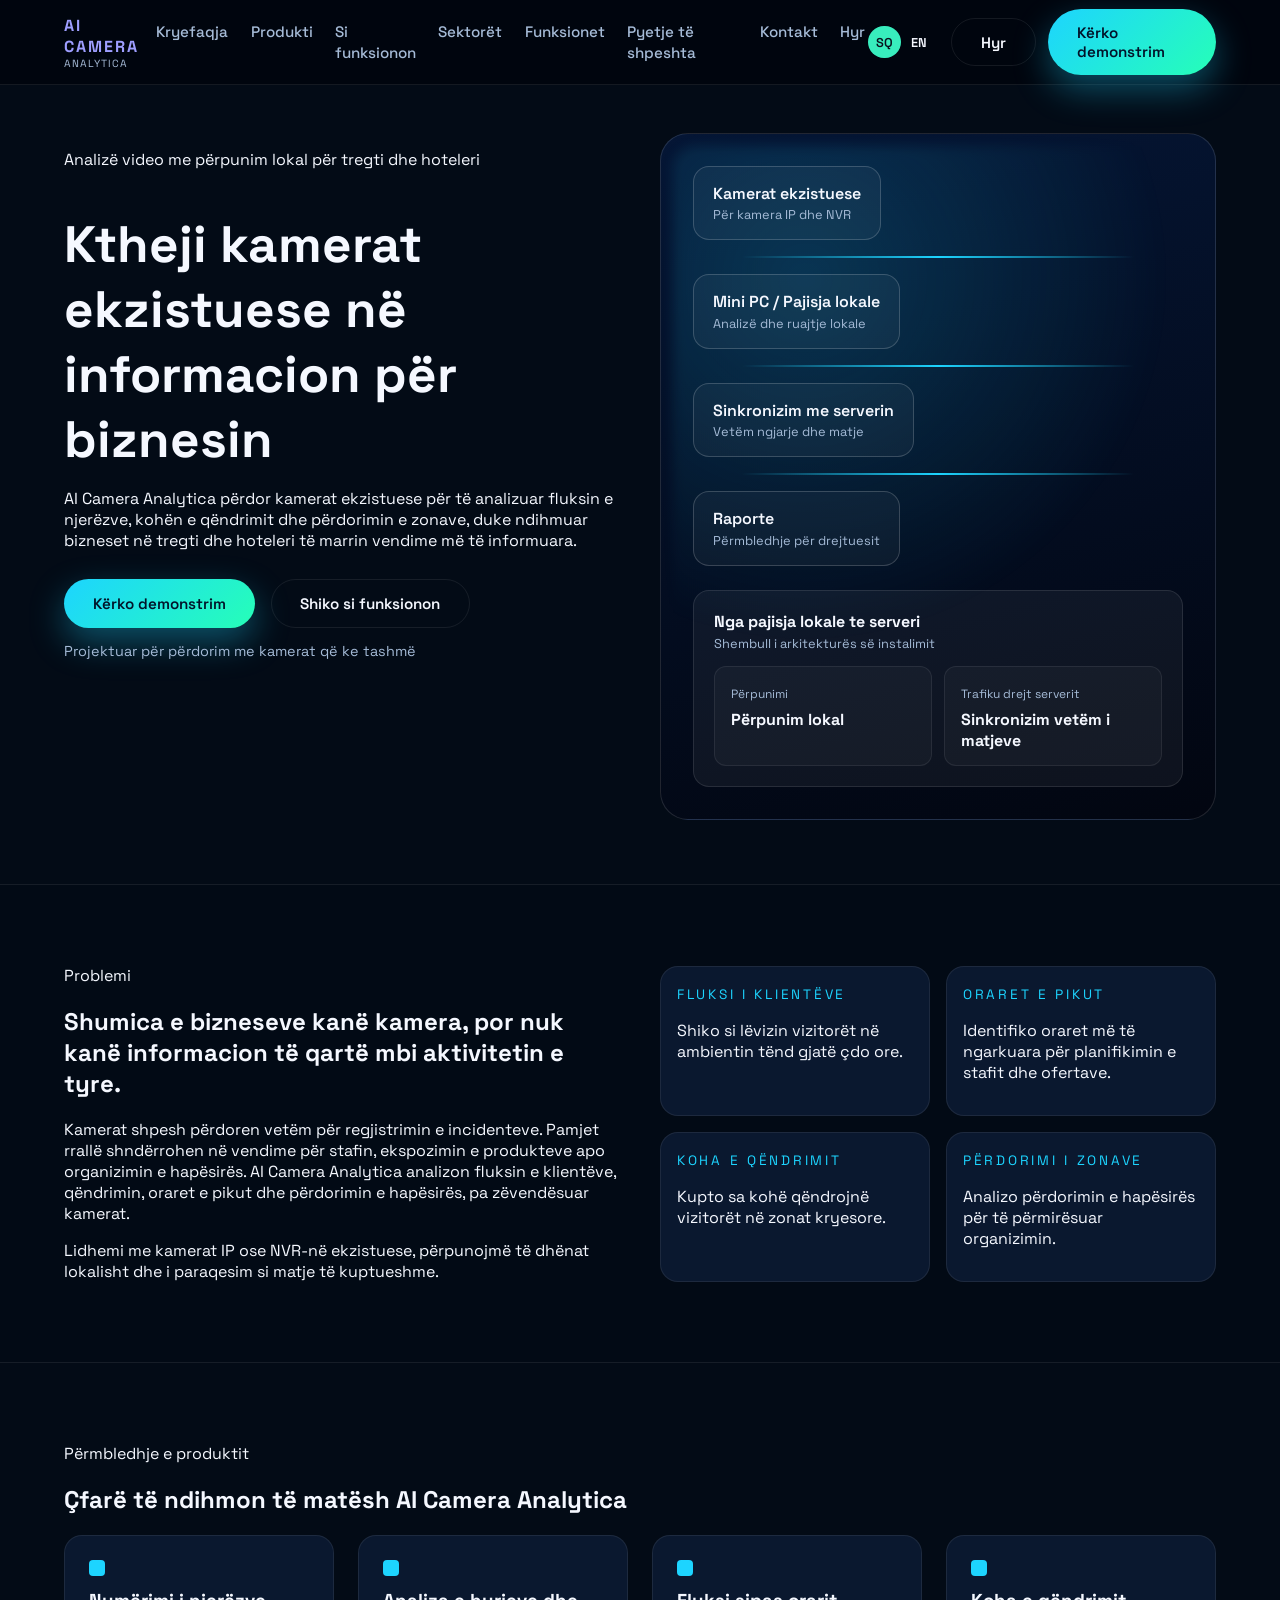
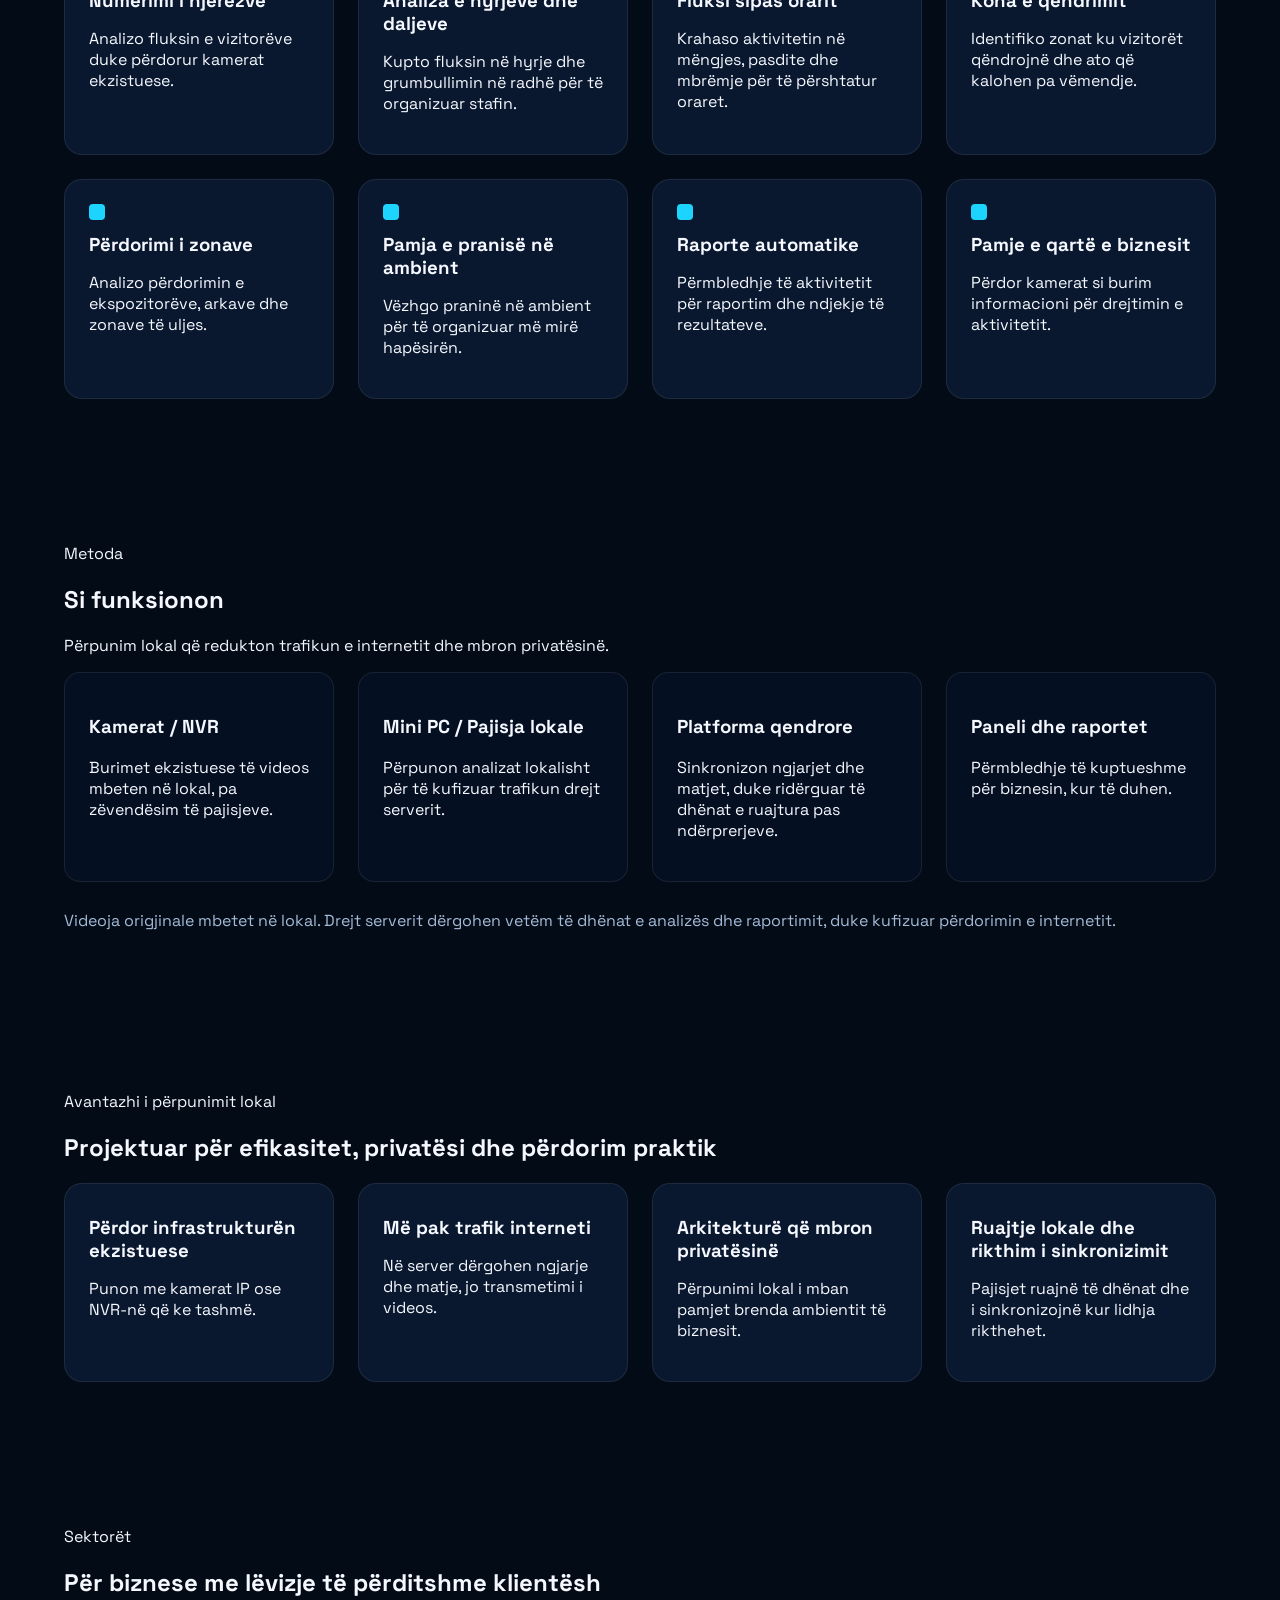
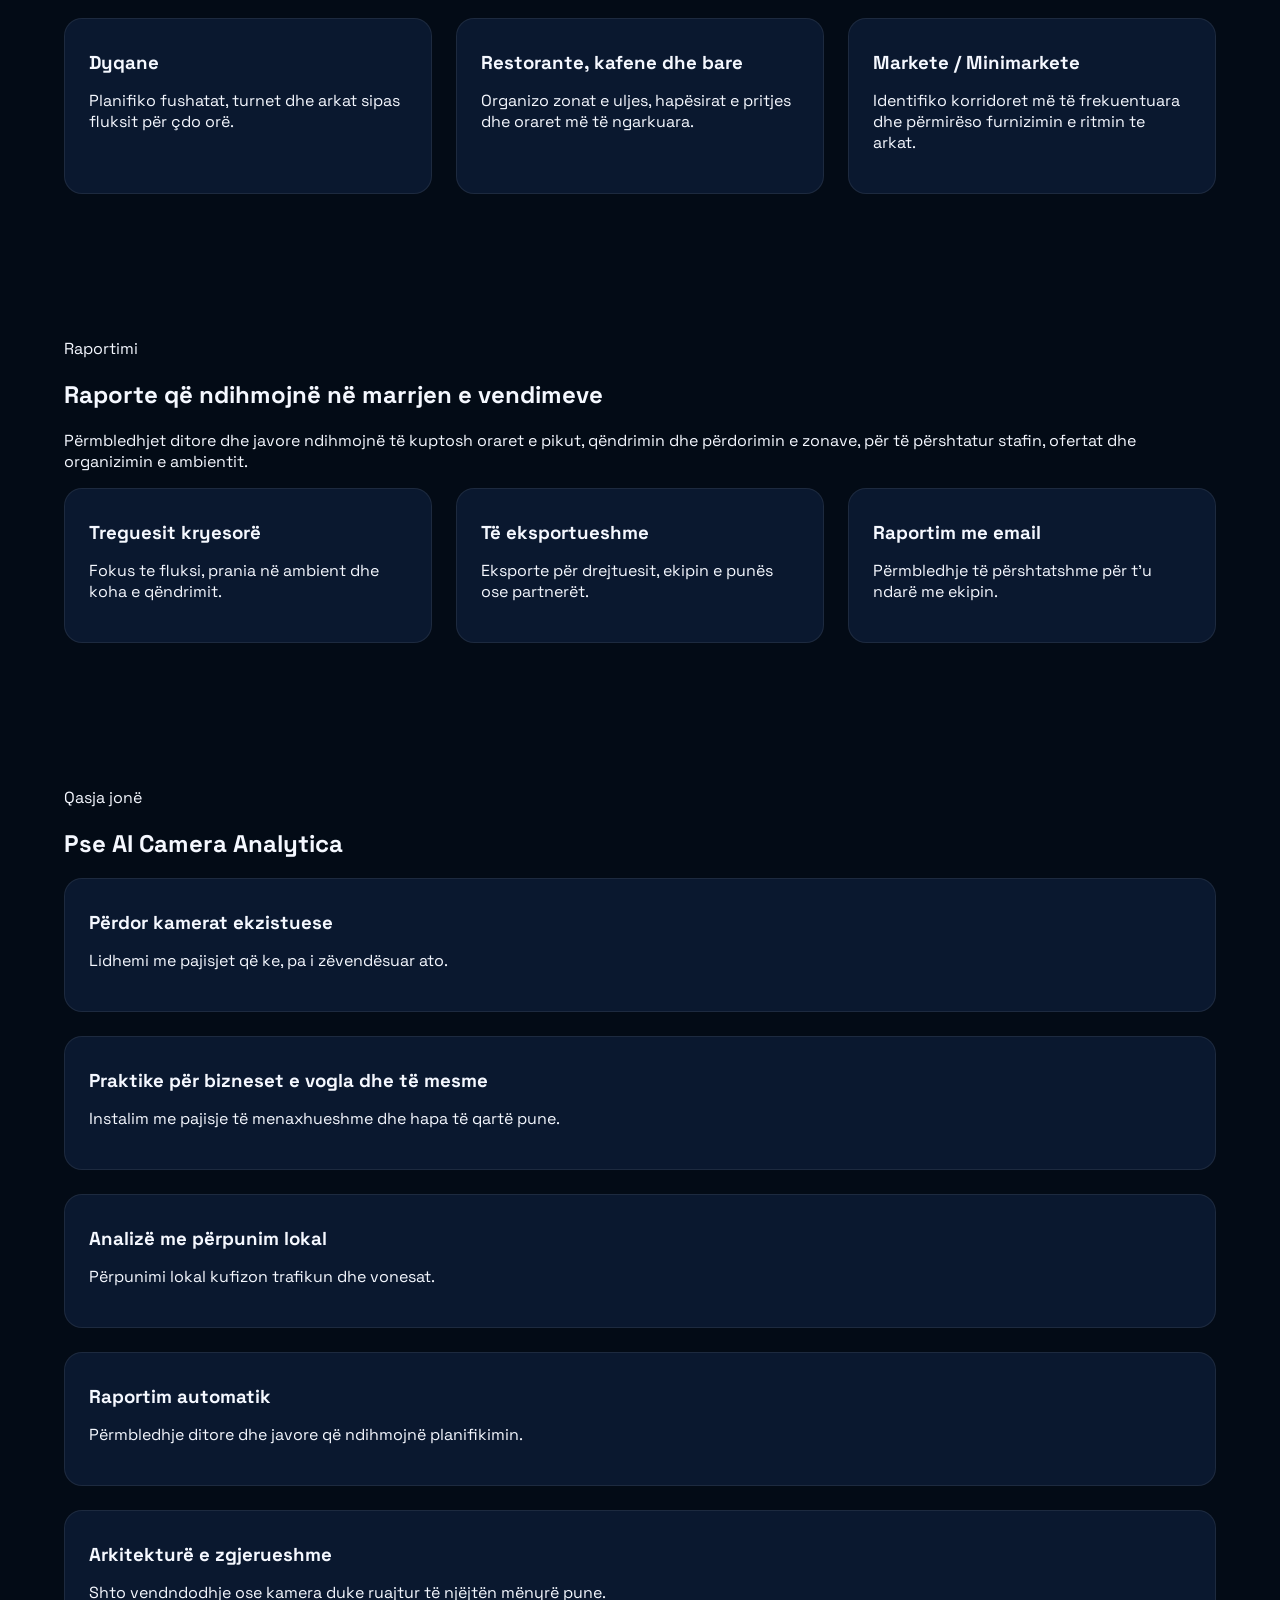
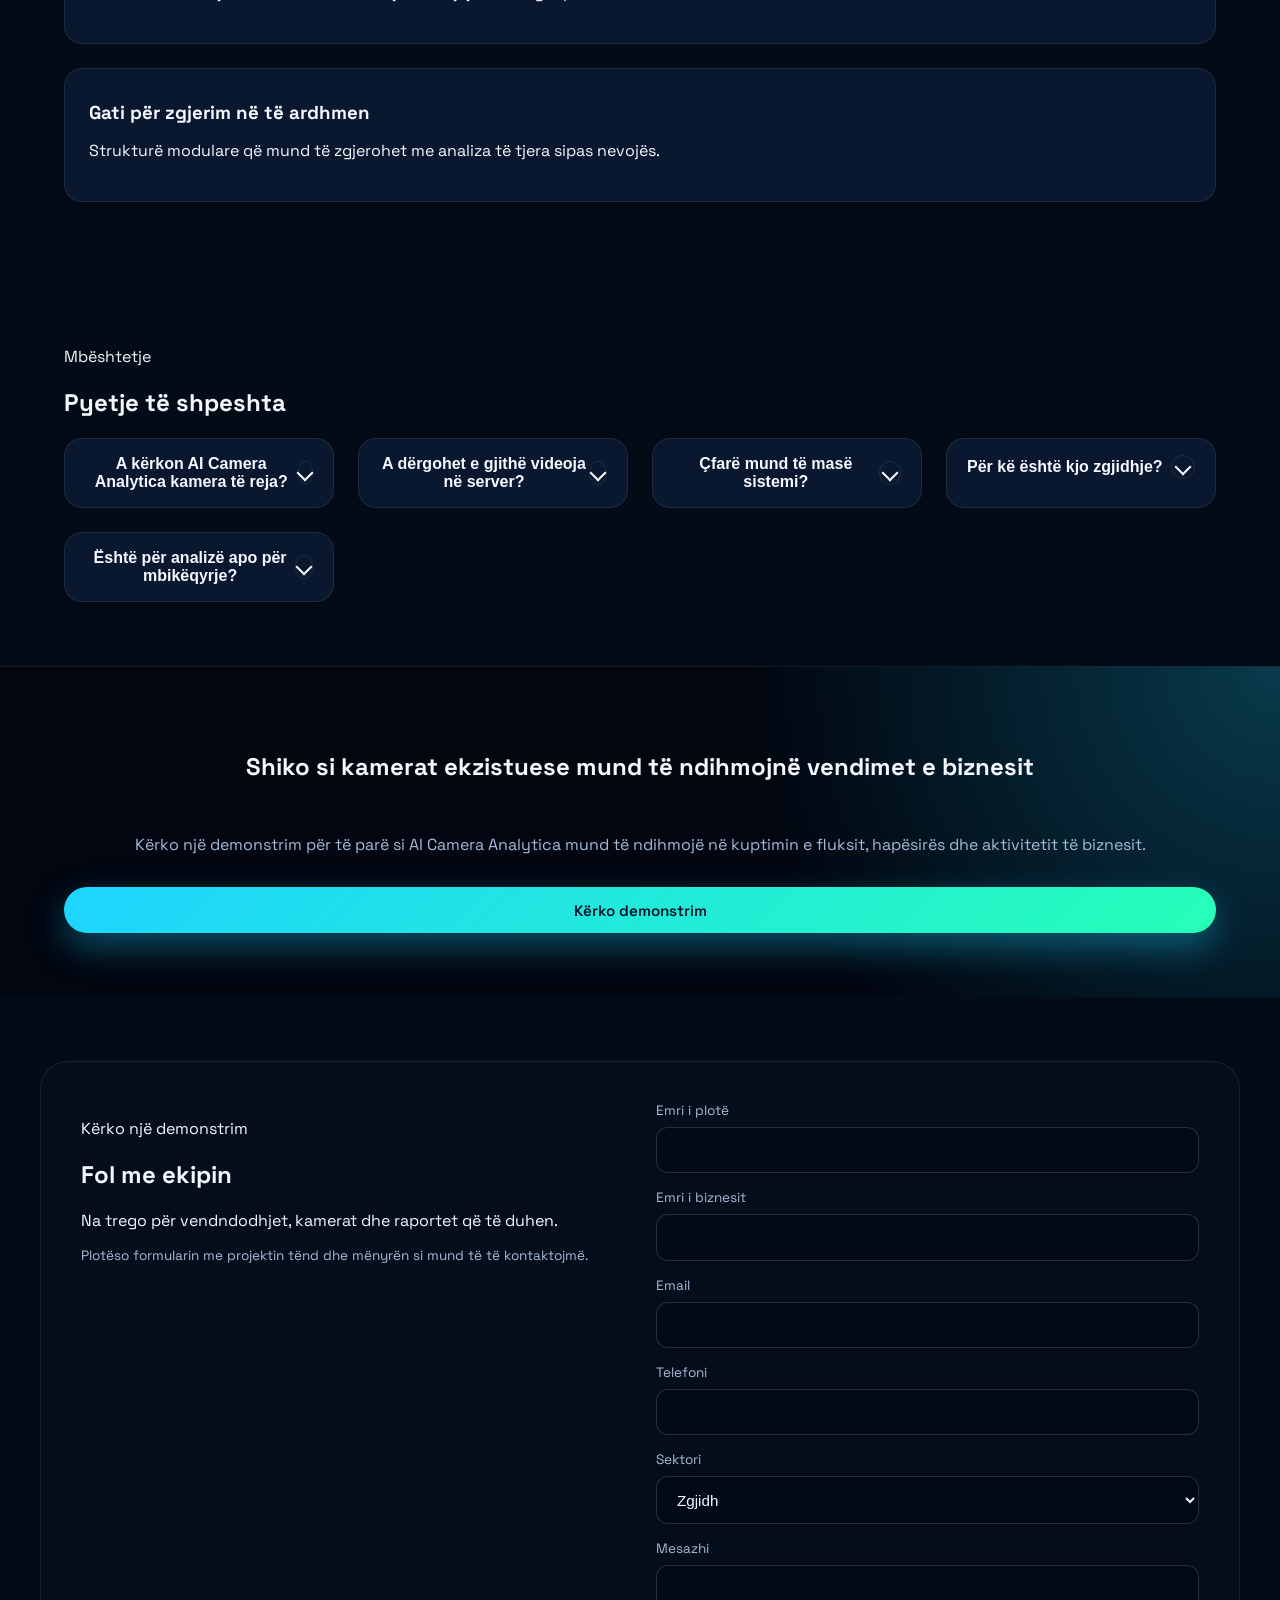
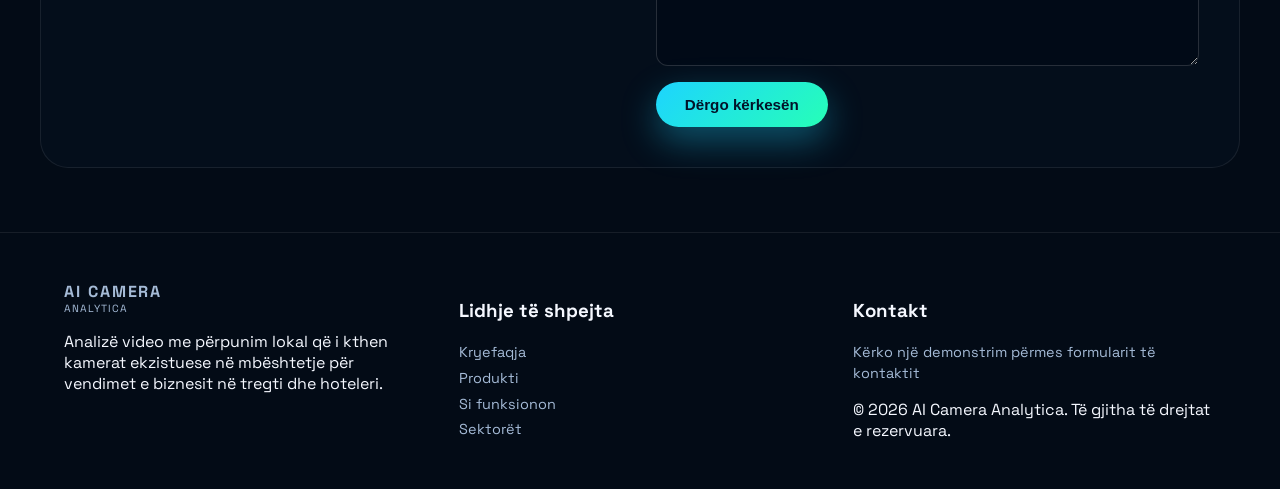
==== commit d01a1d1c: "Add Albanian and English homepage language switch" ====
--- a/index.html
+++ b/index.html
@@ -1,10 +1,10 @@
 <!DOCTYPE html>
-<html lang="en">
+<html lang="sq">
   <head>
     <meta charset="UTF-8" />
     <meta http-equiv="X-UA-Compatible" content="IE=edge" />
     <meta name="viewport" content="width=device-width, initial-scale=1.0" />
-    <title>AI Camera Analytica | Edge-First Video Intelligence</title>
+    <title>AI Camera Analytica — Analizë video me përpunim lokal</title>
     <link rel="preconnect" href="https://fonts.googleapis.com" />
     <link rel="preconnect" href="https://fonts.gstatic.com" crossorigin />
     <link
@@ -13,17 +13,17 @@
     />
     <link rel="stylesheet" href="styles.css" />
     <link rel="icon" href="data:," />
-    <meta name="description" content="Edge-first video analytics that turns existing cameras into actionable insights for retail and hospitality teams." />
+    <meta name="description" content="Analizë video me përpunim lokal që i kthen kamerat ekzistuese në informacion të dobishëm për tregtinë dhe hotelerinë." data-meta-en="Edge-first video analytics that turns existing cameras into actionable insights for retail and hospitality teams." data-meta-sq="Analizë video me përpunim lokal që i kthen kamerat ekzistuese në informacion të dobishëm për tregtinë dhe hotelerinë." />
     <meta name="theme-color" content="#01040c" />
-    <meta property="og:title" content="AI Camera Analytica | Edge-first Video Intelligence" />
-    <meta property="og:description" content="Transform your current camera feeds into people flow, dwell-time, and zone usage intelligence without replacing infrastructure." />
+    <meta property="og:title" content="AI Camera Analytica — Analizë video me përpunim lokal" data-meta-en="AI Camera Analytica | Edge-first Video Intelligence" data-meta-sq="AI Camera Analytica — Analizë video me përpunim lokal" />
+    <meta property="og:description" content="Analizo fluksin e njerëzve, kohën e qëndrimit dhe përdorimin e zonave me kamerat ekzistuese." data-meta-en="Transform your current camera feeds into people flow, dwell-time, and zone usage intelligence without replacing infrastructure." data-meta-sq="Analizo fluksin e njerëzve, kohën e qëndrimit dhe përdorimin e zonave me kamerat ekzistuese." />
     <meta property="og:type" content="website" />
     <meta name="twitter:card" content="summary" />
-    <meta name="twitter:title" content="AI Camera Analytica | Edge-first Video Intelligence" />
-    <meta name="twitter:description" content="Deploy operational analytics on your existing cameras with a privacy-conscious, edge-first engine." />
+    <meta name="twitter:title" content="AI Camera Analytica — Analizë video me përpunim lokal" data-meta-en="AI Camera Analytica | Edge-first Video Intelligence" data-meta-sq="AI Camera Analytica — Analizë video me përpunim lokal" />
+    <meta name="twitter:description" content="Analizo aktivitetin me kamerat ekzistuese dhe përpunim lokal që mbron privatësinë." data-meta-en="Deploy operational analytics on your existing cameras with a privacy-conscious, edge-first engine." data-meta-sq="Analizo aktivitetin me kamerat ekzistuese dhe përpunim lokal që mbron privatësinë." />
   </head>
   <body>
-    <a class="skip-link" href="#main-content">Skip to main content</a>
+    <a class="skip-link" href="#main-content">Kalo te përmbajtja</a>
     <div class="page-shell">
       <header class="site-header" id="home">
         <div class="container nav-wrapper">
@@ -33,24 +33,25 @@
               <span>Analytica</span>
             </div>
           </a>
-          <nav class="primary-nav" aria-label="Primary" id="primary-navigation">
+          <nav class="primary-nav" aria-label="Navigimi kryesor" id="primary-navigation">
             <ul>
-              <li><a href="#home">Home</a></li>
-              <li><a href="#product">Product</a></li>
-              <li><a href="#how-it-works">How It Works</a></li>
-              <li><a href="#industries">Industries</a></li>
-              <li><a href="#features">Features</a></li>
-              <li><a href="#faq">FAQ</a></li>
-              <li><a href="#contact">Contact</a></li>
-              <li><a href="/login">Log In</a></li>
+              <li><a href="#home">Kryefaqja</a></li>
+              <li><a href="#product">Produkti</a></li>
+              <li><a href="#how-it-works">Si funksionon</a></li>
+              <li><a href="#industries">Sektorët</a></li>
+              <li><a href="#features">Funksionet</a></li>
+              <li><a href="#faq">Pyetje të shpeshta</a></li>
+              <li><a href="#contact">Kontakt</a></li>
+              <li><a href="/login">Hyr</a></li>
             </ul>
           </nav>
           <div class="nav-actions">
-            <a class="btn ghost login-link" href="/login">Log In</a>
-            <a class="btn primary nav-cta" href="#contact">Request Demo</a>
+            <div class="language-switch" role="group" aria-label="Gjuha / Language"><button type="button" data-language="sq" aria-pressed="true" lang="sq">SQ</button><button type="button" data-language="en" aria-pressed="false" lang="en">EN</button></div>
+            <a class="btn ghost login-link" href="/login">Hyr</a>
+            <a class="btn primary nav-cta" href="#contact">Kërko demonstrim</a>
             <button
               class="nav-toggle"
-              aria-label="Open navigation"
+              aria-label="Hap menunë"
               aria-controls="mobile-navigation"
               aria-expanded="false"
             >
@@ -60,7 +61,7 @@
             </button>
           </div>
         </div>
-        <div class="nav-menu" id="mobile-navigation" data-nav-menu role="dialog" aria-modal="true" aria-label="Mobile navigation" hidden inert>
+        <div class="nav-menu" id="mobile-navigation" data-nav-menu role="dialog" aria-modal="true" aria-label="Menuja për telefon" hidden inert>
           <div class="nav-menu-header">
             <a class="logo-wrap compact" href="#home">
               <div class="logo-copy">
@@ -70,7 +71,7 @@
             </a>
             <button
               class="nav-toggle close"
-              aria-label="Close navigation"
+              aria-label="Mbyll menunë"
               aria-controls="mobile-navigation"
               aria-expanded="true"
             >
@@ -79,16 +80,16 @@
             </button>
           </div>
           <ul>
-            <li><a href="#home">Home</a></li>
-            <li><a href="#product">Product</a></li>
-            <li><a href="#how-it-works">How It Works</a></li>
-            <li><a href="#industries">Industries</a></li>
-            <li><a href="#features">Features</a></li>
-            <li><a href="#faq">FAQ</a></li>
-            <li><a href="#contact">Contact</a></li>
-              <li><a href="/login">Log In</a></li>
+            <li><a href="#home">Kryefaqja</a></li>
+            <li><a href="#product">Produkti</a></li>
+            <li><a href="#how-it-works">Si funksionon</a></li>
+            <li><a href="#industries">Sektorët</a></li>
+            <li><a href="#features">Funksionet</a></li>
+            <li><a href="#faq">Pyetje të shpeshta</a></li>
+            <li><a href="#contact">Kontakt</a></li>
+              <li><a href="/login">Hyr</a></li>
           </ul>
-          <a class="btn primary nav-cta" href="#contact">Request Demo</a>
+          <a class="btn primary nav-cta" href="#contact">Kërko demonstrim</a>
         </div>
         <div class="nav-backdrop" data-nav-backdrop></div>
       </header>
@@ -96,54 +97,53 @@
       <main id="main-content">
         <section class="hero-section">
           <div class="hero-content">
-            <p class="eyebrow">Edge-first video intelligence for retail &amp; hospitality</p>
-            <h1>Turn Existing Cameras Into Business Intelligence</h1>
+            <p class="eyebrow">Analizë video me përpunim lokal për tregti dhe hoteleri</p>
+            <h1>Ktheji kamerat ekzistuese në informacion për biznesin</h1>
             <p class="lead">
-              AI Camera Analytica transforms existing camera infrastructure into actionable insights for retail and
-              hospitality businesses through people flow analytics, dwell time, zone usage, and automated reporting.
+              AI Camera Analytica përdor kamerat ekzistuese për të analizuar fluksin e njerëzve, kohën e qëndrimit dhe përdorimin e zonave, duke ndihmuar bizneset në tregti dhe hoteleri të marrin vendime më të informuara.
             </p>
             <div class="hero-ctas">
-              <a class="btn primary" href="#contact">Request Demo</a>
-              <a class="btn ghost" href="#how-it-works">See How It Works</a>
-            </div>
-            <p class="hero-trust">Built for real-world deployment with existing camera infrastructure</p>
+              <a class="btn primary" href="#contact">Kërko demonstrim</a>
+              <a class="btn ghost" href="#how-it-works">Shiko si funksionon</a>
+            </div>
+            <p class="hero-trust">Projektuar për përdorim me kamerat që ke tashmë</p>
           </div>
           <div class="hero-visual" aria-hidden="true">
             <div class="visual-aura"></div>
             <div class="visual-canvas">
               <div class="node node-camera">
-                <p>Existing Cameras</p>
-                <span>IP &amp; NVR ready</span>
+                <p>Kamerat ekzistuese</p>
+                <span>Për kamera IP dhe NVR</span>
               </div>
               <span class="connector connector-one"></span>
               <div class="node node-edge">
-                <p>Mini PC / Edge Node</p>
-                <span>Local analytics &amp; buffering</span>
+                <p>Mini PC / Pajisja lokale</p>
+                <span>Analizë dhe ruajtje lokale</span>
               </div>
               <span class="connector connector-two"></span>
               <div class="node node-cloud">
-                <p>Cloud Sync</p>
-                <span>Events &amp; metrics only</span>
+                <p>Sinkronizim me serverin</p>
+                <span>Vetëm ngjarje dhe matje</span>
               </div>
               <span class="connector connector-three"></span>
               <div class="node node-reports">
-                <p>Reports</p>
-                <span>Executive-ready summaries</span>
+                <p>Raporte</p>
+                <span>Përmbledhje për drejtuesit</span>
               </div>
             </div>
             <div class="visual-panel">
               <div class="panel-header">
-                <strong>Edge-to-cloud flow</strong>
-                <span>Illustrative deployment architecture</span>
+                <strong>Nga pajisja lokale te serveri</strong>
+                <span>Shembull i arkitekturës së instalimit</span>
               </div>
               <div class="panel-bars">
                 <div>
-                  <span>Processing</span>
-                  <strong>Local processing</strong>
+                  <span>Përpunimi</span>
+                  <strong>Përpunim lokal</strong>
                 </div>
                 <div>
-                  <span>Cloud traffic</span>
-                  <strong>Metrics-only sync</strong>
+                  <span>Trafiku drejt serverit</span>
+                  <strong>Sinkronizim vetëm i matjeve</strong>
                 </div>
               </div>
             </div>
@@ -153,34 +153,31 @@
         <section class="problem-section" id="product">
           <div class="container split">
             <div>
-              <p class="eyebrow">Problem</p>
-              <h2>Most businesses already have cameras, but not real operational insight.</h2>
+              <p class="eyebrow">Problemi</p>
+              <h2>Shumica e bizneseve kanë kamera, por nuk kanë informacion të qartë mbi aktivitetin e tyre.</h2>
               <p>
-                Cameras are often limited to recording incidents. That raw footage rarely translates to decisions about
-                staffing, merchandising, or layout. AI Camera Analytica extracts the signals retailers and operators
-                actually need—customer flow, dwell time, peak hours, and space usage—without requiring camera rip-outs.
+                Kamerat shpesh përdoren vetëm për regjistrimin e incidenteve. Pamjet rrallë shndërrohen në vendime për stafin, ekspozimin e produkteve apo organizimin e hapësirës. AI Camera Analytica analizon fluksin e klientëve, qëndrimin, oraret e pikut dhe përdorimin e hapësirës, pa zëvendësuar kamerat.
               </p>
               <p>
-                We connect seamlessly to your existing IP cameras or NVR, process data locally, and deliver simple
-                metrics you can act on.
+                Lidhemi me kamerat IP ose NVR-në ekzistuese, përpunojmë të dhënat lokalisht dhe i paraqesim si matje të kuptueshme.
               </p>
             </div>
             <div class="problem-grid">
               <article>
-                <span class="metric">Customer Flow</span>
-                <p>See how visitors move through your site every hour.</p>
-              </article>
-              <article>
-                <span class="metric">Peak Hours</span>
-                <p>Spot busiest windows for staffing and promotions.</p>
-              </article>
-              <article>
-                <span class="metric">Dwell Time</span>
-                <p>Understand how long guests linger in key areas.</p>
-              </article>
-              <article>
-                <span class="metric">Zone Usage</span>
-                <p>Measure space utilization for layout adjustments.</p>
+                <span class="metric">Fluksi i klientëve</span>
+                <p>Shiko si lëvizin vizitorët në ambientin tënd gjatë çdo ore.</p>
+              </article>
+              <article>
+                <span class="metric">Oraret e pikut</span>
+                <p>Identifiko oraret më të ngarkuara për planifikimin e stafit dhe ofertave.</p>
+              </article>
+              <article>
+                <span class="metric">Koha e qëndrimit</span>
+                <p>Kupto sa kohë qëndrojnë vizitorët në zonat kryesore.</p>
+              </article>
+              <article>
+                <span class="metric">Përdorimi i zonave</span>
+                <p>Analizo përdorimin e hapësirës për të përmirësuar organizimin.</p>
               </article>
             </div>
           </div>
@@ -188,48 +185,48 @@
 
         <section class="feature-section" id="features">
           <div class="container">
-            <p class="eyebrow">Product Overview</p>
-            <h2>What AI Camera Analytica Helps You Measure</h2>
+            <p class="eyebrow">Përmbledhje e produktit</p>
+            <h2>Çfarë të ndihmon të matësh AI Camera Analytica</h2>
             <div class="feature-grid">
               <article>
                 <span class="icon-dot"></span>
-                <h3>People Counting</h3>
-                <p>Track footfall without extra hardware for accurate conversion insight.</p>
-              </article>
-              <article>
-                <span class="icon-dot"></span>
-                <h3>Entry / Exit Analytics</h3>
-                <p>Understand door traffic and queue buildup to manage staffing.</p>
-              </article>
-              <article>
-                <span class="icon-dot"></span>
-                <h3>Traffic by Time Slot</h3>
-                <p>Compare morning, afternoon, and evening patterns to optimize hours.</p>
-              </article>
-              <article>
-                <span class="icon-dot"></span>
-                <h3>Dwell Time</h3>
-                <p>Identify which areas hold attention and which are overlooked.</p>
-              </article>
-              <article>
-                <span class="icon-dot"></span>
-                <h3>Zone Usage</h3>
-                <p>Gauge how displays, checkout, and seating areas are performing.</p>
-              </article>
-              <article>
-                <span class="icon-dot"></span>
-                <h3>Occupancy Overview</h3>
-                <p>Monitor crowd levels to balance comfort and compliance.</p>
-              </article>
-              <article>
-                <span class="icon-dot"></span>
-                <h3>Automated Reports</h3>
-                <p>Receive concise summaries straight to email or your preferred workflow.</p>
-              </article>
-              <article>
-                <span class="icon-dot"></span>
-                <h3>Business Visibility</h3>
-                <p>Turn passive cameras into a practical command center for operations.</p>
+                <h3>Numërimi i njerëzve</h3>
+                <p>Analizo fluksin e vizitorëve duke përdorur kamerat ekzistuese.</p>
+              </article>
+              <article>
+                <span class="icon-dot"></span>
+                <h3>Analiza e hyrjeve dhe daljeve</h3>
+                <p>Kupto fluksin në hyrje dhe grumbullimin në radhë për të organizuar stafin.</p>
+              </article>
+              <article>
+                <span class="icon-dot"></span>
+                <h3>Fluksi sipas orarit</h3>
+                <p>Krahaso aktivitetin në mëngjes, pasdite dhe mbrëmje për të përshtatur oraret.</p>
+              </article>
+              <article>
+                <span class="icon-dot"></span>
+                <h3>Koha e qëndrimit</h3>
+                <p>Identifiko zonat ku vizitorët qëndrojnë dhe ato që kalohen pa vëmendje.</p>
+              </article>
+              <article>
+                <span class="icon-dot"></span>
+                <h3>Përdorimi i zonave</h3>
+                <p>Analizo përdorimin e ekspozitorëve, arkave dhe zonave të uljes.</p>
+              </article>
+              <article>
+                <span class="icon-dot"></span>
+                <h3>Pamja e pranisë në ambient</h3>
+                <p>Vëzhgo praninë në ambient për të organizuar më mirë hapësirën.</p>
+              </article>
+              <article>
+                <span class="icon-dot"></span>
+                <h3>Raporte automatike</h3>
+                <p>Përmbledhje të aktivitetit për raportim dhe ndjekje të rezultateve.</p>
+              </article>
+              <article>
+                <span class="icon-dot"></span>
+                <h3>Pamje e qartë e biznesit</h3>
+                <p>Përdor kamerat si burim informacioni për drejtimin e aktivitetit.</p>
               </article>
             </div>
           </div>
@@ -237,54 +234,53 @@
 
         <section class="flow-section" id="how-it-works">
           <div class="container">
-            <p class="eyebrow">Method</p>
-            <h2>How It Works</h2>
-            <p class="lead">An edge-first flow built to respect bandwidth and privacy.</p>
+            <p class="eyebrow">Metoda</p>
+            <h2>Si funksionon</h2>
+            <p class="lead">Përpunim lokal që redukton trafikun e internetit dhe mbron privatësinë.</p>
             <div class="flow-grid">
               <article>
-                <h3>Cameras / NVR</h3>
-                <p>Existing video sources stay on-site; no rip-and-replace.</p>
-              </article>
-              <article>
-                <h3>Mini PC / Edge Node</h3>
-                <p>Processes analytics locally to limit cloud traffic.</p>
-              </article>
-              <article>
-                <h3>Cloud Platform</h3>
-                <p>Syncs events, metrics, and recoverable cache for reporting.</p>
-              </article>
-              <article>
-                <h3>Dashboard &amp; Reports</h3>
-                <p>Business-ready summaries delivered when you need them.</p>
+                <h3>Kamerat / NVR</h3>
+                <p>Burimet ekzistuese të videos mbeten në lokal, pa zëvendësim të pajisjeve.</p>
+              </article>
+              <article>
+                <h3>Mini PC / Pajisja lokale</h3>
+                <p>Përpunon analizat lokalisht për të kufizuar trafikun drejt serverit.</p>
+              </article>
+              <article>
+                <h3>Platforma qendrore</h3>
+                <p>Sinkronizon ngjarjet dhe matjet, duke ridërguar të dhënat e ruajtura pas ndërprerjeve.</p>
+              </article>
+              <article>
+                <h3>Paneli dhe raportet</h3>
+                <p>Përmbledhje të kuptueshme për biznesin, kur të duhen.</p>
               </article>
             </div>
             <p class="flow-note">
-              Raw video stays on-premise unless you opt in. We only push analytics and reporting data to the cloud so
-              your bandwidth stays in control.
+              Videoja origjinale mbetet në lokal. Drejt serverit dërgohen vetëm të dhënat e analizës dhe raportimit, duke kufizuar përdorimin e internetit.
             </p>
           </div>
         </section>
 
         <section class="value-section">
           <div class="container">
-            <p class="eyebrow">Edge Advantage</p>
-            <h2>Built for Efficiency, Privacy, and Real-World Deployment</h2>
+            <p class="eyebrow">Avantazhi i përpunimit lokal</p>
+            <h2>Projektuar për efikasitet, privatësi dhe përdorim praktik</h2>
             <div class="value-grid">
               <article>
-                <h3>Existing Infrastructure Ready</h3>
-                <p>Works with IP cameras or NVRs you already own.</p>
-              </article>
-              <article>
-                <h3>Reduced Bandwidth Usage</h3>
-                <p>Only events and metrics travel to the cloud, not live streams.</p>
-              </article>
-              <article>
-                <h3>More Privacy-Conscious Architecture</h3>
-                <p>Local processing means sensitive footage never leaves the venue.</p>
-              </article>
-              <article>
-                <h3>Local Cache and Sync Recovery</h3>
-                <p>Edge nodes buffer data and sync when connectivity is stable.</p>
+                <h3>Përdor infrastrukturën ekzistuese</h3>
+                <p>Punon me kamerat IP ose NVR-në që ke tashmë.</p>
+              </article>
+              <article>
+                <h3>Më pak trafik interneti</h3>
+                <p>Në server dërgohen ngjarje dhe matje, jo transmetimi i videos.</p>
+              </article>
+              <article>
+                <h3>Arkitekturë që mbron privatësinë</h3>
+                <p>Përpunimi lokal i mban pamjet brenda ambientit të biznesit.</p>
+              </article>
+              <article>
+                <h3>Ruajtje lokale dhe rikthim i sinkronizimit</h3>
+                <p>Pajisjet ruajnë të dhënat dhe i sinkronizojnë kur lidhja rikthehet.</p>
               </article>
             </div>
           </div>
@@ -292,20 +288,20 @@
 
         <section class="industries-section" id="industries">
           <div class="container">
-            <p class="eyebrow">Industries</p>
-            <h2>Designed for Businesses with Real Customer Flow</h2>
+            <p class="eyebrow">Sektorët</p>
+            <h2>Për biznese me lëvizje të përditshme klientësh</h2>
             <div class="industry-grid">
               <article>
-                <h3>Retail Stores</h3>
-                <p>Plan campaigns, staff shifts, and checkout lanes around accurate hourly traffic.</p>
-              </article>
-              <article>
-                <h3>Restaurants, Cafés &amp; Bars</h3>
-                <p>Balance dine-in layout, queue areas, and peak happy hour moments.</p>
-              </article>
-              <article>
-                <h3>Markets / Mini Markets</h3>
-                <p>Track high-traffic aisles, optimize restocking, and improve checkout pacing.</p>
+                <h3>Dyqane</h3>
+                <p>Planifiko fushatat, turnet dhe arkat sipas fluksit për çdo orë.</p>
+              </article>
+              <article>
+                <h3>Restorante, kafene dhe bare</h3>
+                <p>Organizo zonat e uljes, hapësirat e pritjes dhe oraret më të ngarkuara.</p>
+              </article>
+              <article>
+                <h3>Markete / Minimarkete</h3>
+                <p>Identifiko korridoret më të frekuentuara dhe përmirëso furnizimin e ritmin te arkat.</p>
               </article>
             </div>
           </div>
@@ -313,24 +309,23 @@
 
         <section class="reporting-section">
           <div class="container">
-            <p class="eyebrow">Reporting</p>
-            <h2>Reports That Help Businesses Act, Not Just Observe</h2>
+            <p class="eyebrow">Raportimi</p>
+            <h2>Raporte që ndihmojnë në marrjen e vendimeve</h2>
             <p>
-              Daily and weekly summaries give you peak-hour visibility, dwell-time analysis, and zone performance so you
-              can adjust staffing, promotions, and layouts in minutes.
+              Përmbledhjet ditore dhe javore ndihmojnë të kuptosh oraret e pikut, qëndrimin dhe përdorimin e zonave, për të përshtatur stafin, ofertat dhe organizimin e ambientit.
             </p>
             <div class="reporting-grid">
               <article>
-                <h3>Prioritized KPIs</h3>
-                <p>Clear focus on flow, occupancy, and dwell time.</p>
-              </article>
-              <article>
-                <h3>Exportable</h3>
-                <p>PDF or CSV ready for leadership, ops teams, or external partners.</p>
-              </article>
-              <article>
-                <h3>Email Friendly</h3>
-                <p>Schedules summaries and alerts straight into inboxes.</p>
+                <h3>Treguesit kryesorë</h3>
+                <p>Fokus te fluksi, prania në ambient dhe koha e qëndrimit.</p>
+              </article>
+              <article>
+                <h3>Të eksportueshme</h3>
+                <p>Eksporte për drejtuesit, ekipin e punës ose partnerët.</p>
+              </article>
+              <article>
+                <h3>Raportim me email</h3>
+                <p>Përmbledhje të përshtatshme për t&#x27;u ndarë me ekipin.</p>
               </article>
             </div>
           </div>
@@ -338,32 +333,32 @@
 
         <section class="why-section" id="why">
           <div class="container">
-            <p class="eyebrow">Positioning</p>
-            <h2>Why AI Camera Analytica</h2>
+            <p class="eyebrow">Qasja jonë</p>
+            <h2>Pse AI Camera Analytica</h2>
             <div class="why-grid">
               <article>
-                <h3>Uses Existing Cameras</h3>
-                <p>No rip-and-replace required; we plug into what you already have.</p>
-              </article>
-              <article>
-                <h3>Practical for SMEs</h3>
-                <p>Deploy quickly with manageable hardware and predictable workflows.</p>
-              </article>
-              <article>
-                <h3>Edge-First Analytics</h3>
-                <p>Local processing keeps bandwidth and latency under control.</p>
-              </article>
-              <article>
-                <h3>Automated Reporting</h3>
-                <p>Weekly and daily digests that highlight action items.</p>
-              </article>
-              <article>
-                <h3>Scalable Architecture</h3>
-                <p>Add locations or cameras without rewiring your operations.</p>
-              </article>
-              <article>
-                <h3>Ready for Future Expansion</h3>
-                <p>A modular stack that can extend to deeper analytics when needed.</p>
+                <h3>Përdor kamerat ekzistuese</h3>
+                <p>Lidhemi me pajisjet që ke, pa i zëvendësuar ato.</p>
+              </article>
+              <article>
+                <h3>Praktike për bizneset e vogla dhe të mesme</h3>
+                <p>Instalim me pajisje të menaxhueshme dhe hapa të qartë pune.</p>
+              </article>
+              <article>
+                <h3>Analizë me përpunim lokal</h3>
+                <p>Përpunimi lokal kufizon trafikun dhe vonesat.</p>
+              </article>
+              <article>
+                <h3>Raportim automatik</h3>
+                <p>Përmbledhje ditore dhe javore që ndihmojnë planifikimin.</p>
+              </article>
+              <article>
+                <h3>Arkitekturë e zgjerueshme</h3>
+                <p>Shto vendndodhje ose kamera duke ruajtur të njëjtën mënyrë pune.</p>
+              </article>
+              <article>
+                <h3>Gati për zgjerim në të ardhmen</h3>
+                <p>Strukturë modulare që mund të zgjerohet me analiza të tjera sipas nevojës.</p>
               </article>
             </div>
           </div>
@@ -372,44 +367,44 @@
         <section class="faq-section" id="faq">
           <div class="container">
             <div class="section-heading">
-              <p class="eyebrow">Support</p>
-              <h2>Frequently Asked Questions</h2>
+              <p class="eyebrow">Mbështetje</p>
+              <h2>Pyetje të shpeshta</h2>
             </div>
             <div class="faq-grid">
               <article class="faq-item" data-faq>
                 <button type="button" aria-expanded="false" aria-controls="faq-answer-1">
-                  <span>Does AI Camera Analytica require new cameras?</span>
+                  <span>A kërkon AI Camera Analytica kamera të reja?</span>
                   <span class="faq-arrow" aria-hidden="true"></span>
                 </button>
-                <p id="faq-answer-1" hidden>No. It works with most IP cameras or NVRs already deployed on-site.</p>
+                <p id="faq-answer-1" hidden>Jo. Mund të përdorë kamerat IP ose NVR-në ekzistuese, në varësi të aksesit në video.</p>
               </article>
               <article class="faq-item" data-faq>
                 <button type="button" aria-expanded="false" aria-controls="faq-answer-2">
-                  <span>Is all video sent to the cloud?</span>
+                  <span>A dërgohet e gjithë videoja në server?</span>
                   <span class="faq-arrow" aria-hidden="true"></span>
                 </button>
-                <p id="faq-answer-2" hidden>No. Only events, metrics, and summary data sync to the cloud. Raw video stays local unless you opt in.</p>
+                <p id="faq-answer-2" hidden>Jo. Sinkronizohen vetëm ngjarjet, matjet dhe përmbledhjet. Videoja origjinale mbetet në lokal.</p>
               </article>
               <article class="faq-item" data-faq>
                 <button type="button" aria-expanded="false" aria-controls="faq-answer-3">
-                  <span>What can the system measure?</span>
+                  <span>Çfarë mund të masë sistemi?</span>
                   <span class="faq-arrow" aria-hidden="true"></span>
                 </button>
-                <p id="faq-answer-3" hidden>People counting, entry/exit, dwell time, zone usage, occupancy, and traffic across time slots.</p>
+                <p id="faq-answer-3" hidden>Fluksin e njerëzve, hyrjet dhe daljet, kohën e qëndrimit, përdorimin e zonave dhe praninë sipas orarit.</p>
               </article>
               <article class="faq-item" data-faq>
                 <button type="button" aria-expanded="false" aria-controls="faq-answer-4">
-                  <span>Who is this solution for?</span>
+                  <span>Për kë është kjo zgjidhje?</span>
                   <span class="faq-arrow" aria-hidden="true"></span>
                 </button>
-                <p id="faq-answer-4" hidden>Retail stores, quick-service restaurants, cafés, bars, and markets that care about customer flow.</p>
+                <p id="faq-answer-4" hidden>Për dyqane, restorante, kafene, bare dhe markete që duan të kuptojnë fluksin e klientëve.</p>
               </article>
               <article class="faq-item" data-faq>
                 <button type="button" aria-expanded="false" aria-controls="faq-answer-5">
-                  <span>Is it focused on analytics or surveillance?</span>
+                  <span>Është për analizë apo për mbikëqyrje?</span>
                   <span class="faq-arrow" aria-hidden="true"></span>
                 </button>
-                <p id="faq-answer-5" hidden>It is purpose-built for operational analytics, not biometric or identity tracking.</p>
+                <p id="faq-answer-5" hidden>Është projektuar për analizën e aktivitetit, jo për identifikim biometrik ose gjurmim të identitetit.</p>
               </article>
             </div>
           </div>
@@ -417,30 +412,29 @@
 
         <section class="final-cta">
           <div class="container">
-            <h2>See How Your Existing Cameras Can Support Smarter Business Decisions</h2>
+            <h2>Shiko si kamerat ekzistuese mund të ndihmojnë vendimet e biznesit</h2>
             <p>
-              Request a demo and explore how AI Camera Analytica can help you understand customer flow, space usage, and
-              operational patterns.
+              Kërko një demonstrim për të parë si AI Camera Analytica mund të ndihmojë në kuptimin e fluksit, hapësirës dhe aktivitetit të biznesit.
             </p>
-            <a class="btn primary" href="#contact">Request Demo</a>
+            <a class="btn primary" href="#contact">Kërko demonstrim</a>
           </div>
         </section>
 
         <section class="contact-section" id="contact">
           <div class="container">
             <div class="contact-details">
-              <p class="eyebrow">Request a Demo</p>
-              <h2>Talk with the team</h2>
-              <p>Tell us about your locations, cameras, and reporting needs.</p>
-              <p class="contact-note">Use the form to tell us about your project and how we can reach you.</p>
+              <p class="eyebrow">Kërko një demonstrim</p>
+              <h2>Fol me ekipin</h2>
+              <p>Na trego për vendndodhjet, kamerat dhe raportet që të duhen.</p>
+              <p class="contact-note">Plotëso formularin me projektin tënd dhe mënyrën si mund të të kontaktojmë.</p>
             </div>
             <form class="contact-form" id="contact-form" data-formspree-endpoint="https://formspree.io/f/mrpqprab" novalidate>
               <label>
-                Full Name
+                Emri i plotë
                 <input type="text" name="name" autocomplete="name" required />
               </label>
               <label>
-                Company Name
+                Emri i biznesit
                 <input type="text" name="company" autocomplete="organization" required />
               </label>
               <label>
@@ -448,25 +442,25 @@
                 <input type="email" name="email" autocomplete="email" required />
               </label>
               <label>
-                Phone
+                Telefoni
                 <input type="tel" name="phone" autocomplete="tel" />
               </label>
               <label>
-                Industry
+                Sektori
                 <select name="industry" required>
-                  <option value="">Select</option>
-                  <option>Retail</option>
-                  <option>Restaurant / Café / Bar</option>
-                  <option>Market / Mini Market</option>
-                  <option>Other</option>
+                  <option value="">Zgjidh</option>
+                  <option value="Retail">Tregti</option>
+                  <option value="Restaurant / Café / Bar">Restorant / Kafene / Bar</option>
+                  <option value="Market / Mini Market">Market / Minimarket</option>
+                  <option value="Other">Tjetër</option>
                 </select>
               </label>
               <label class="full">
-                Message
+                Mesazhi
                 <textarea name="message" rows="4" required></textarea>
               </label>
               <div class="form-actions">
-                <button class="btn primary" type="submit">Send Request</button>
+                <button class="btn primary" type="submit">Dërgo kërkesën</button>
                 <p class="form-feedback" id="form-feedback" role="status" aria-live="polite"></p>
               </div>
             </form>
@@ -484,27 +478,27 @@
               </div>
             </a>
             <p>
-              Edge-first video analytics that turns your existing cameras into a decision-making ally for retail and
-              hospitality operations.
+              Analizë video me përpunim lokal që i kthen kamerat ekzistuese në mbështetje për vendimet e biznesit në tregti dhe hoteleri.
             </p>
           </div>
           <div>
-            <h3>Quick Links</h3>
+            <h3>Lidhje të shpejta</h3>
             <ul>
-              <li><a href="#home">Home</a></li>
-              <li><a href="#product">Product</a></li>
-              <li><a href="#how-it-works">How It Works</a></li>
-              <li><a href="#industries">Industries</a></li>
+              <li><a href="#home">Kryefaqja</a></li>
+              <li><a href="#product">Produkti</a></li>
+              <li><a href="#how-it-works">Si funksionon</a></li>
+              <li><a href="#industries">Sektorët</a></li>
             </ul>
           </div>
           <div>
-            <h3>Contact</h3>
-            <p><a href="#contact">Request a demo through our contact form</a></p>
-            <p>© 2026 AI Camera Analytica. All rights reserved.</p>
+            <h3>Kontakt</h3>
+            <p><a href="#contact">Kërko një demonstrim përmes formularit të kontaktit</a></p>
+            <p>© 2026 AI Camera Analytica. Të gjitha të drejtat e rezervuara.</p>
           </div>
         </div>
       </footer>
     </div>
+    <script src="i18n.js" defer></script>
     <script src="scripts.js" defer></script>
   </body>
 </html>
--- a/styles.css
+++ b/styles.css
@@ -733,3 +733,10 @@
   html { scroll-behavior: auto; }
   *, *::before, *::after { transition: none !important; animation: none !important; }
 }
+
+.language-switch { display: inline-flex; flex-shrink: 0; border: 1px solid var(--muted); border-radius: 999px; padding: 3px; gap: 2px; }
+.language-switch button { font: inherit; font-size: .8rem; font-weight: 600; background: transparent; color: inherit; border: 0; border-radius: 999px; padding: .45rem .5rem; cursor: pointer; }
+.language-switch button[aria-pressed="true"] { background: #38edbd; color: #08111d; }
+.language-switch button:focus-visible { outline: 2px solid #38edbd; outline-offset: 3px; }
+@media (max-width: 1200px) { .primary-nav { display: none; } .nav-toggle { display: flex; } }
+@media (max-width: 600px) { .nav-actions { gap: .35rem; } .login-link { padding: .65rem .7rem; } .nav-wrapper { gap: .4rem; } }
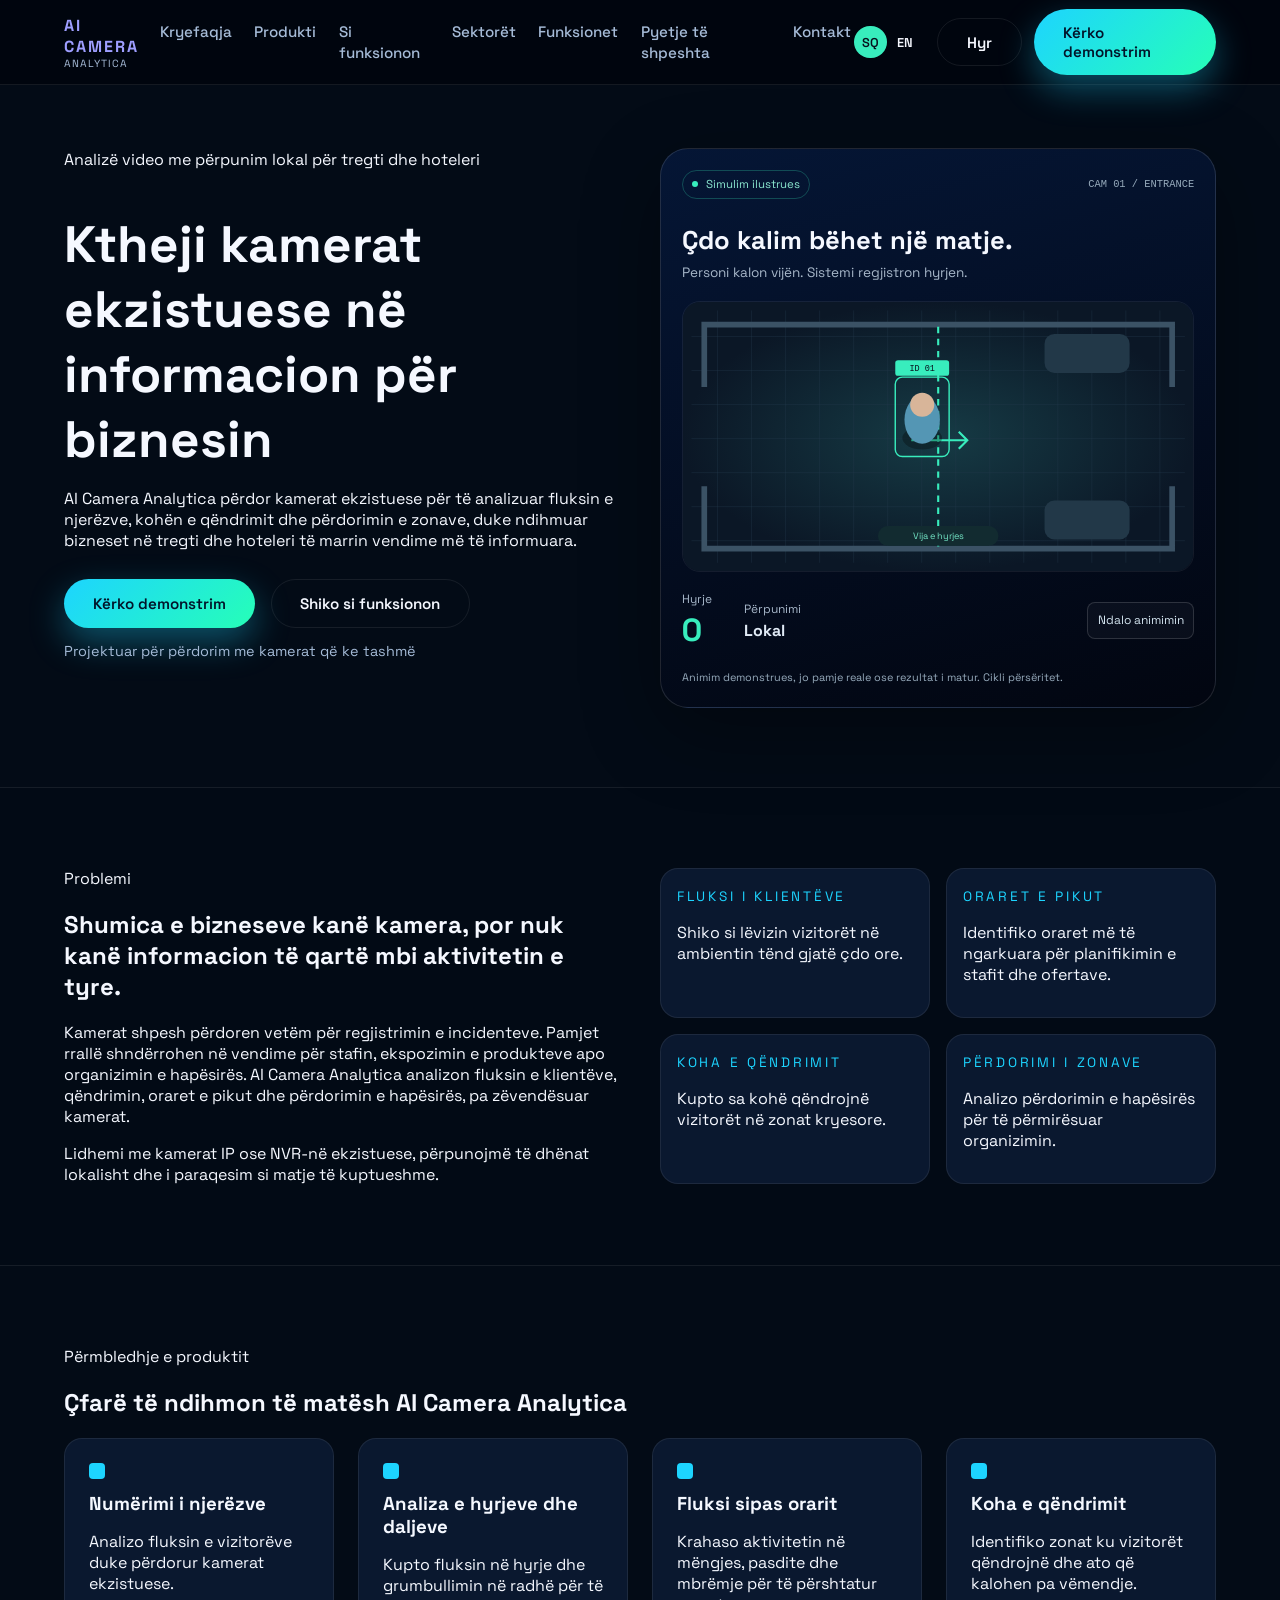
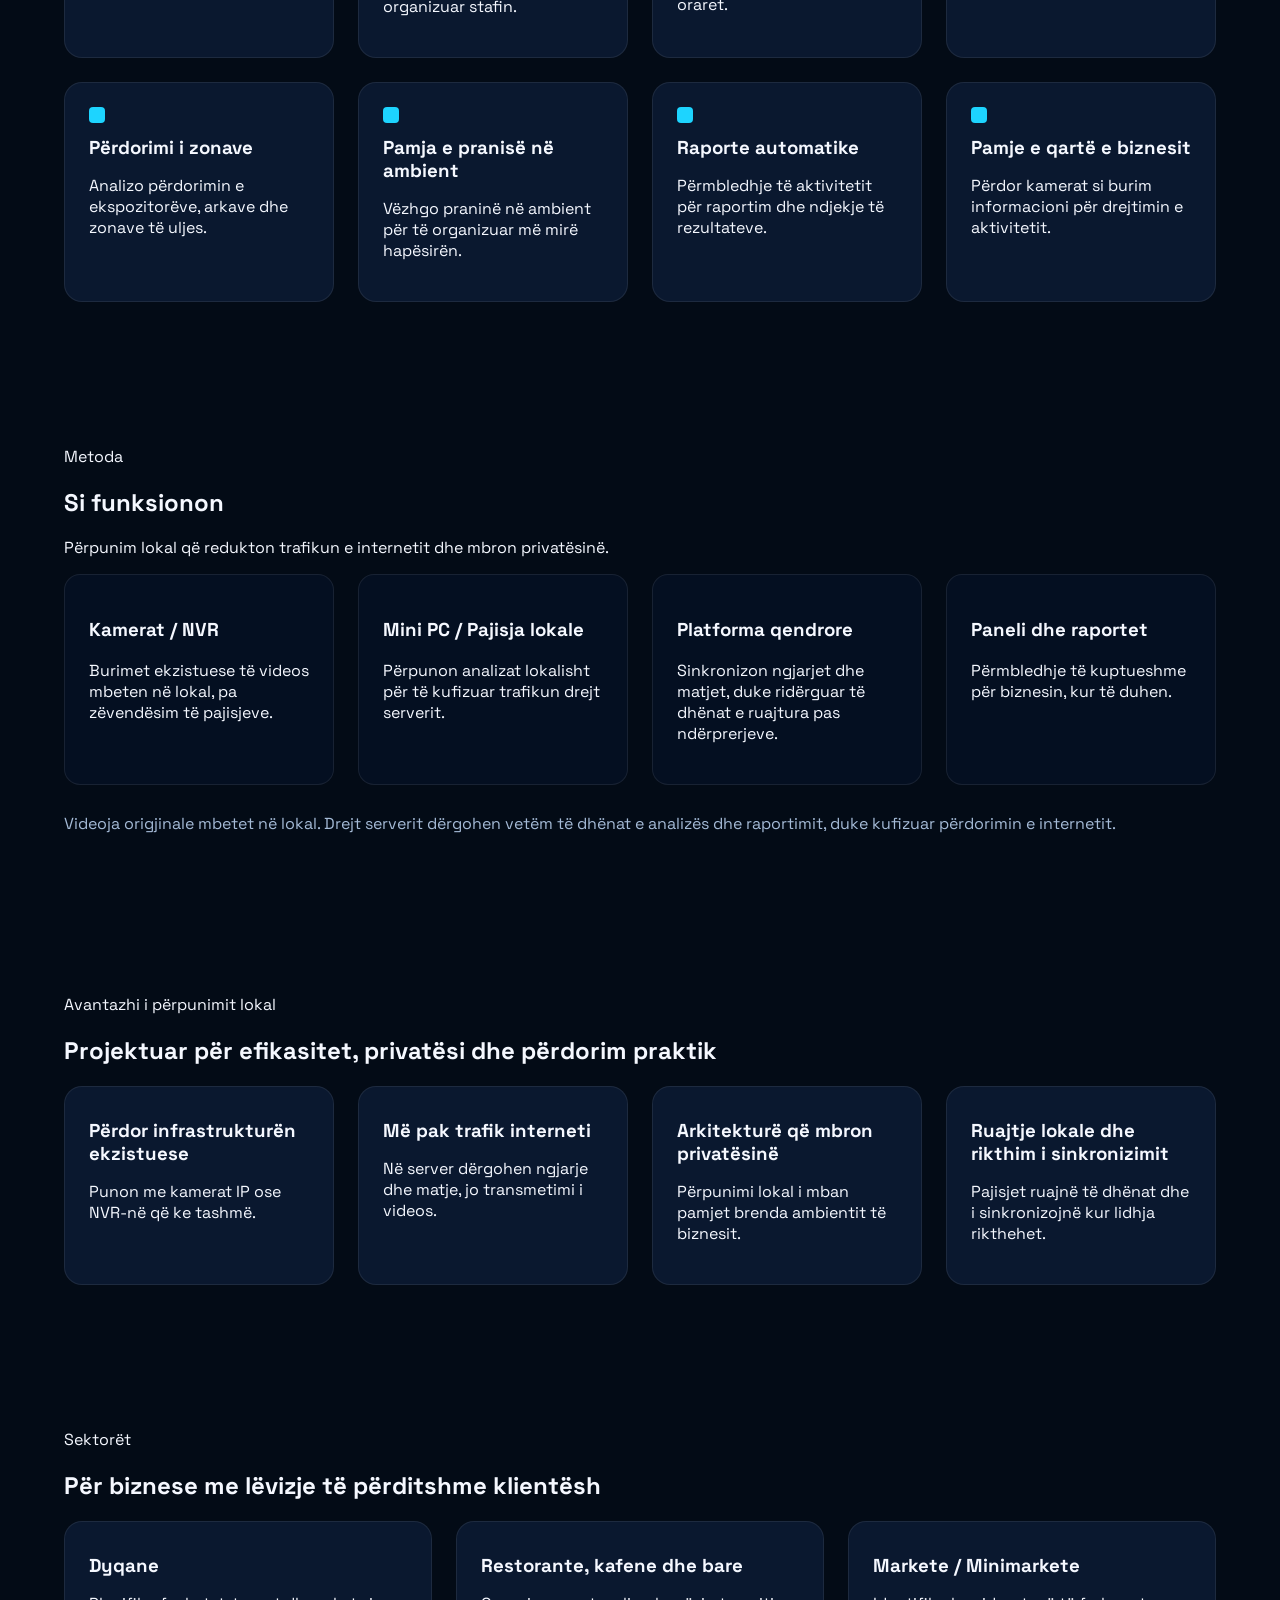
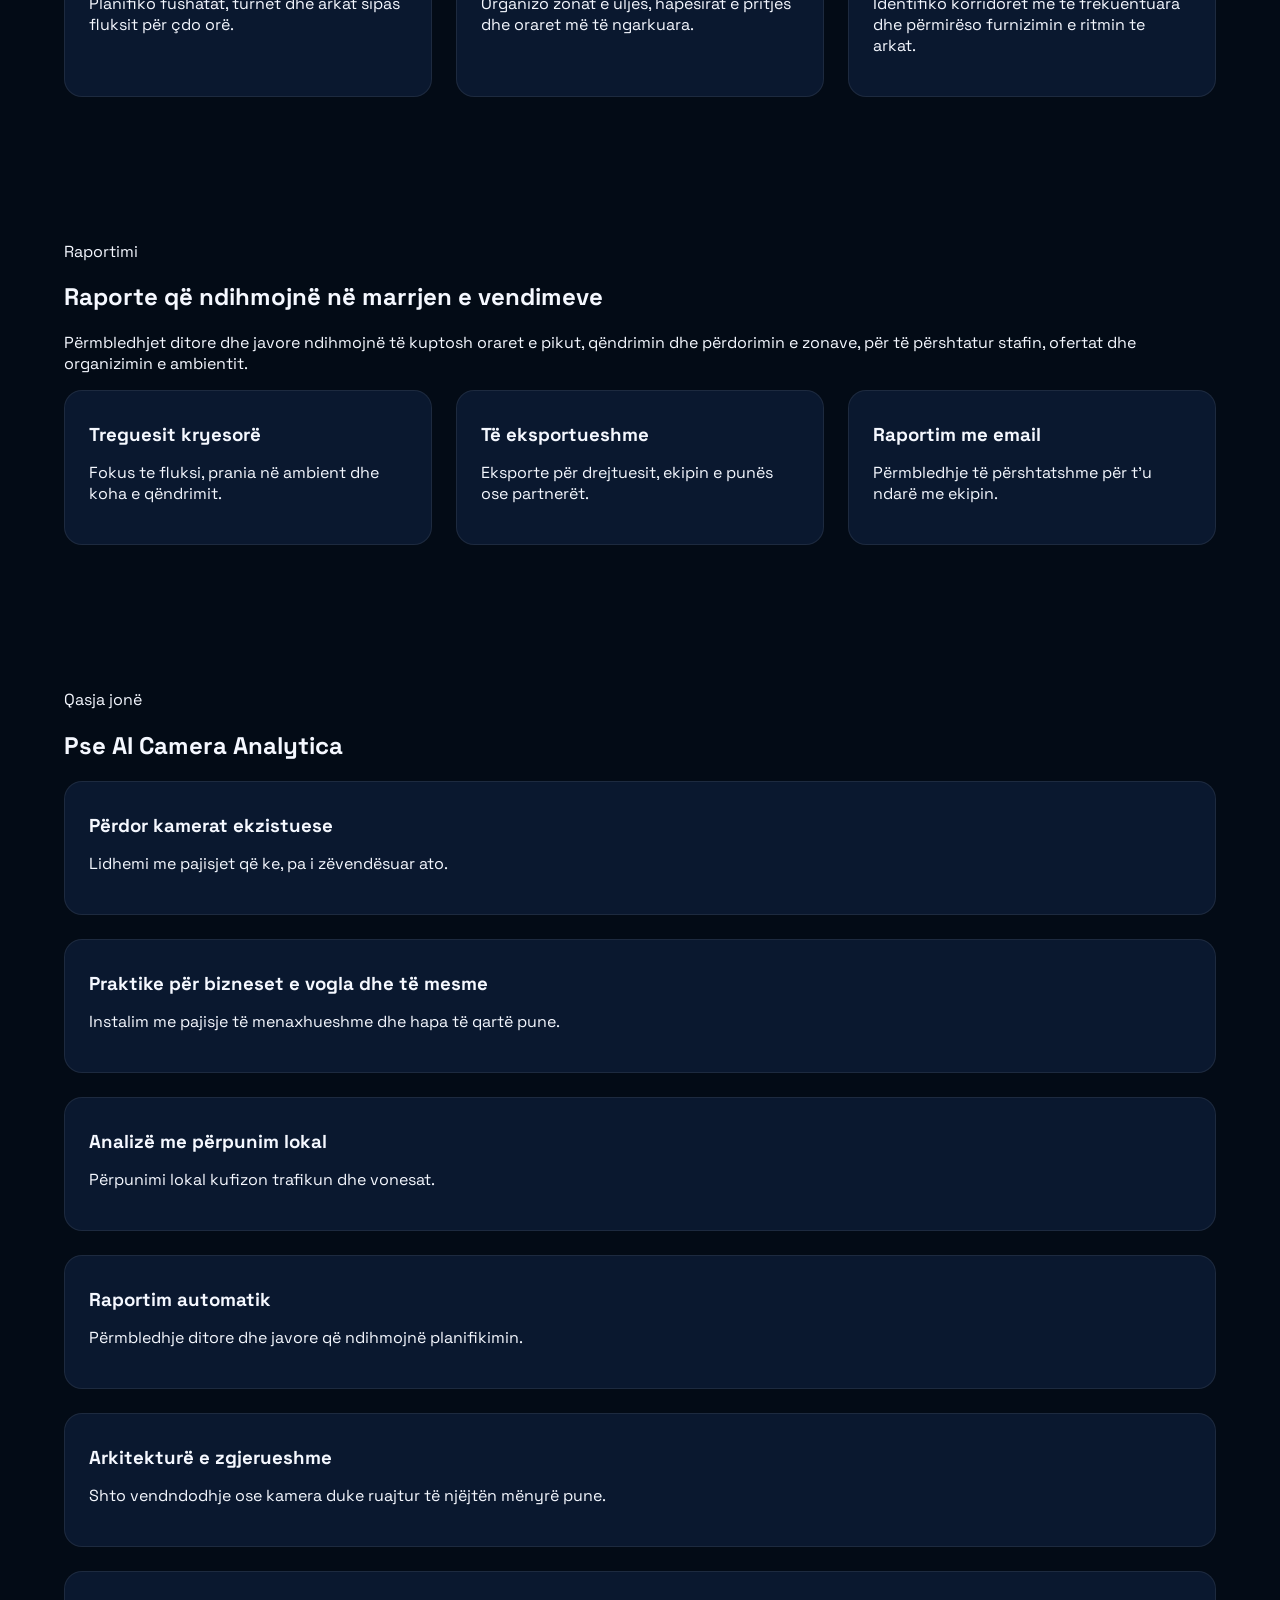
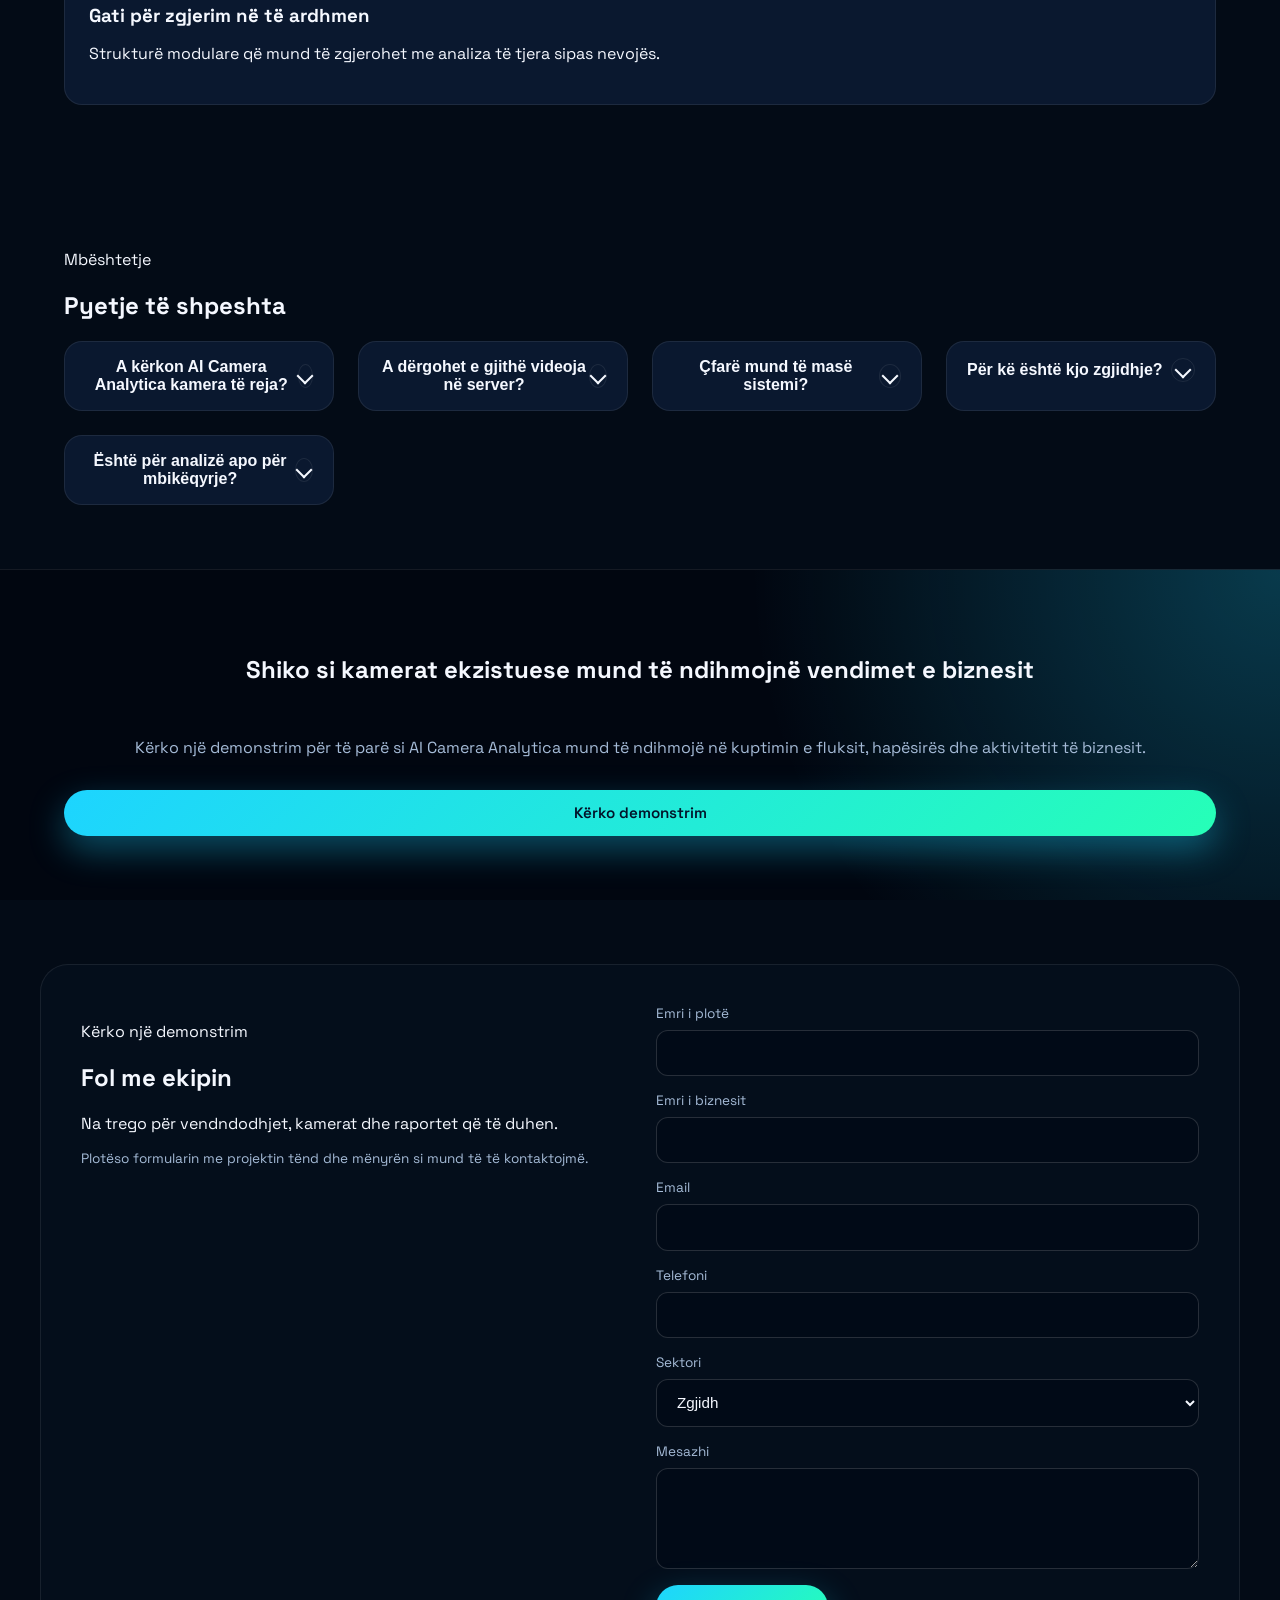
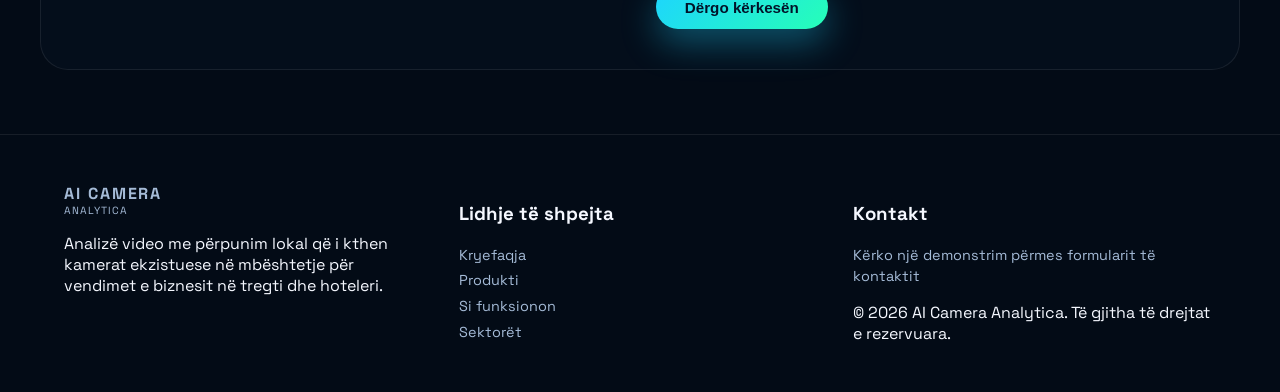
==== commit 0e939f82: "Add interactive illustrative camera counting animation" ====
--- a/index.html
+++ b/index.html
@@ -42,7 +42,6 @@
               <li><a href="#features">Funksionet</a></li>
               <li><a href="#faq">Pyetje të shpeshta</a></li>
               <li><a href="#contact">Kontakt</a></li>
-              <li><a href="/login">Hyr</a></li>
             </ul>
           </nav>
           <div class="nav-actions">
@@ -108,46 +107,39 @@
             </div>
             <p class="hero-trust">Projektuar për përdorim me kamerat që ke tashmë</p>
           </div>
-          <div class="hero-visual" aria-hidden="true">
-            <div class="visual-aura"></div>
-            <div class="visual-canvas">
-              <div class="node node-camera">
-                <p>Kamerat ekzistuese</p>
-                <span>Për kamera IP dhe NVR</span>
-              </div>
-              <span class="connector connector-one"></span>
-              <div class="node node-edge">
-                <p>Mini PC / Pajisja lokale</p>
-                <span>Analizë dhe ruajtje lokale</span>
-              </div>
-              <span class="connector connector-two"></span>
-              <div class="node node-cloud">
-                <p>Sinkronizim me serverin</p>
-                <span>Vetëm ngjarje dhe matje</span>
-              </div>
-              <span class="connector connector-three"></span>
-              <div class="node node-reports">
-                <p>Raporte</p>
-                <span>Përmbledhje për drejtuesit</span>
-              </div>
-            </div>
-            <div class="visual-panel">
-              <div class="panel-header">
-                <strong>Nga pajisja lokale te serveri</strong>
-                <span>Shembull i arkitekturës së instalimit</span>
-              </div>
-              <div class="panel-bars">
-                <div>
-                  <span>Përpunimi</span>
-                  <strong>Përpunim lokal</strong>
-                </div>
-                <div>
-                  <span>Trafiku drejt serverit</span>
-                  <strong>Sinkronizim vetëm i matjeve</strong>
-                </div>
-              </div>
-            </div>
-          </div>
+          <section class="hero-visual camera-demo" aria-label="Demonstrim i numërimit të hyrjeve">
+            <div class="demo-heading"><span class="demo-badge"><i></i><span>Simulim ilustrues</span></span><span class="demo-camera">CAM 01 / ENTRANCE</span></div>
+            <h2>Çdo kalim bëhet një matje.</h2>
+            <p class="demo-intro">Personi kalon vijën. Sistemi regjistron hyrjen.</p>
+            <svg class="demo-scene" viewBox="0 0 720 380" aria-hidden="true">
+              <defs>
+                <pattern id="demo-floor" width="48" height="48" patternUnits="userSpaceOnUse"><path d="M48 0H0V48" fill="none" stroke="#20364b" stroke-width="1"/></pattern>
+                <radialGradient id="demo-light"><stop stop-color="#163b45"/><stop offset="1" stop-color="#0b1726"/></radialGradient>
+              </defs>
+              <rect width="720" height="380" rx="18" fill="url(#demo-light)"/>
+              <rect x="12" y="12" width="696" height="356" rx="12" fill="url(#demo-floor)"/>
+              <path d="M30 120V32H690V120 M30 260V348H690V260" fill="none" stroke="#3b5265" stroke-width="8"/>
+              <rect x="510" y="45" width="120" height="55" rx="14" fill="#223848"/>
+              <rect x="510" y="280" width="120" height="55" rx="14" fill="#223848"/>
+              <path d="M360 35V345" class="demo-count-line" stroke="#38edbd" stroke-width="3" stroke-dasharray="9 8"/>
+              <path d="M322 195H401 M389 183L401 195L389 207" fill="none" stroke="#38edbd" stroke-width="3"/>
+              <g id="demo-person-1" class="demo-person" visibility="hidden">
+                <ellipse cy="32" rx="28" ry="16" fill="#000" opacity=".3"/>
+                <ellipse cy="6" rx="25" ry="34" fill="#5496b4"/><circle cy="-15" r="17" fill="#d8b599"/>
+                <rect x="-38" y="-54" width="76" height="112" rx="10" fill="none" stroke="#38edbd" stroke-width="2"/>
+                <rect x="-38" y="-78" width="76" height="22" rx="4" fill="#38edbd"/><text y="-63" text-anchor="middle" fill="#08111d" font-size="12" font-family="monospace">ID 01</text>
+              </g>
+              <g id="demo-person-2" class="demo-person" visibility="hidden">
+                <ellipse cy="32" rx="28" ry="16" fill="#000" opacity=".3"/>
+                <ellipse cy="6" rx="25" ry="34" fill="#bc8f66"/><circle cy="-15" r="17" fill="#d6bba1"/>
+                <rect x="-38" y="-54" width="76" height="112" rx="10" fill="none" stroke="#38edbd" stroke-width="2"/>
+                <rect x="-38" y="-78" width="76" height="22" rx="4" fill="#38edbd"/><text y="-63" text-anchor="middle" fill="#08111d" font-size="12" font-family="monospace">ID 02</text>
+              </g>
+              <rect x="275" y="316" width="170" height="28" rx="14" fill="#122b30"/><text x="360" y="335" text-anchor="middle" fill="#73e5c5" font-size="13">Vija e hyrjes</text>
+            </svg>
+            <div class="demo-metrics"><div><span>Hyrje</span><strong id="demo-count">0</strong></div><div><span>Përpunimi</span><strong class="demo-local">Lokal</strong></div><button id="demo-toggle" type="button" aria-pressed="false">Ndalo animimin</button></div>
+            <p class="demo-disclaimer">Animim demonstrues, jo pamje reale ose rezultat i matur. Cikli përsëritet.</p>
+          </section>
         </section>
 
         <section class="problem-section" id="product">
@@ -500,6 +492,7 @@
     </div>
     <script src="i18n.js" defer></script>
     <script src="scripts.js" defer></script>
+    <script src="demo.js" defer></script>
   </body>
 </html>
 
--- a/styles.css
+++ b/styles.css
@@ -740,3 +740,21 @@
 .language-switch button:focus-visible { outline: 2px solid #38edbd; outline-offset: 3px; }
 @media (max-width: 1200px) { .primary-nav { display: none; } .nav-toggle { display: flex; } }
 @media (max-width: 600px) { .nav-actions { gap: .35rem; } .login-link { padding: .65rem .7rem; } .nav-wrapper { gap: .4rem; } }
+
+.camera-demo { padding: 1.3rem; align-self: center; box-shadow: 0 24px 80px #0005; }
+.demo-heading { display: flex; align-items: center; justify-content: space-between; gap: .5rem; margin-bottom: 1.6rem; }
+.demo-badge { display: inline-flex; align-items: center; gap: .45rem; color: #8be8d0; font-size: .72rem; border: 1px solid #38edbd40; border-radius: 99px; padding: .4rem .6rem; }
+.demo-badge i { width: 6px; height: 6px; border-radius: 50%; background: #38edbd; }
+.demo-camera { color: #97abbc; font: .65rem monospace; }
+.camera-demo h2 { font-size: clamp(1.2rem,2vw,1.65rem); margin: 0 0 .5rem; }
+.demo-intro { color: #a7b7c9; font-size: .85rem; margin: 0 0 1.2rem; }
+.demo-scene { display: block; width: 100%; height: auto; border: 1px solid #ffffff12; border-radius: 18px; }
+.demo-metrics { display: flex; align-items: center; gap: 2rem; padding: 1.2rem 0 .6rem; }
+.demo-metrics div { display: flex; flex-direction: column; gap: .25rem; }
+.demo-metrics span { color: #a7b7c9; font-size: .75rem; }
+.demo-metrics strong { color: #38edbd; font-size: 2rem; font-variant-numeric: tabular-nums; line-height: 1.2; }
+.demo-metrics .demo-local { font-size: 1rem; color: #e0eaf5; }
+#demo-toggle { margin-left: auto; color: #d2e3ee; background: #ffffff08; border: 1px solid #ffffff25; border-radius: 8px; font: inherit; font-size: .75rem; padding: .6rem; cursor: pointer; }
+#demo-toggle:focus-visible { outline: 2px solid #38edbd; outline-offset: 3px; }
+.demo-disclaimer { font-size: .68rem; color: #97abbc; line-height: 1.6; margin: .6rem 0 0; }
+@media (max-width: 400px) { .camera-demo { padding: .9rem; } .demo-camera { font-size: .55rem; } .demo-metrics { gap: 1rem; } }
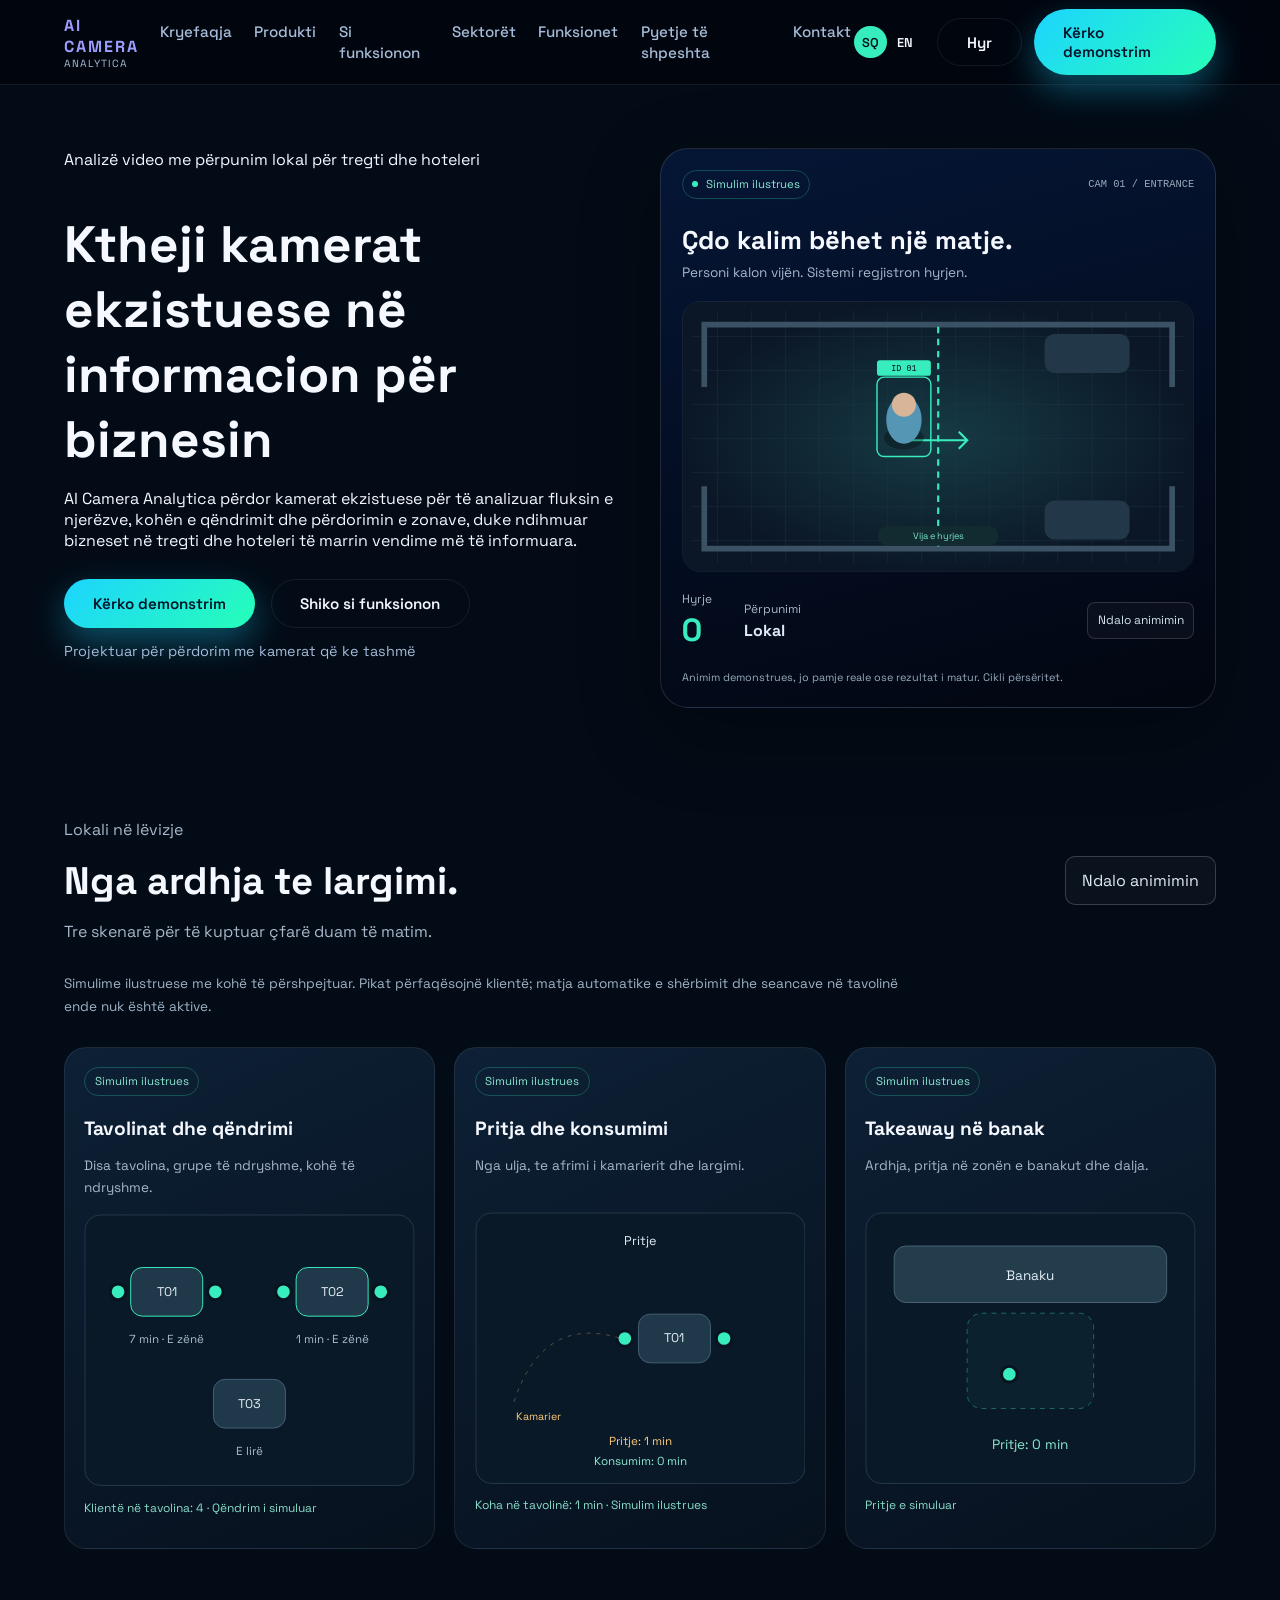
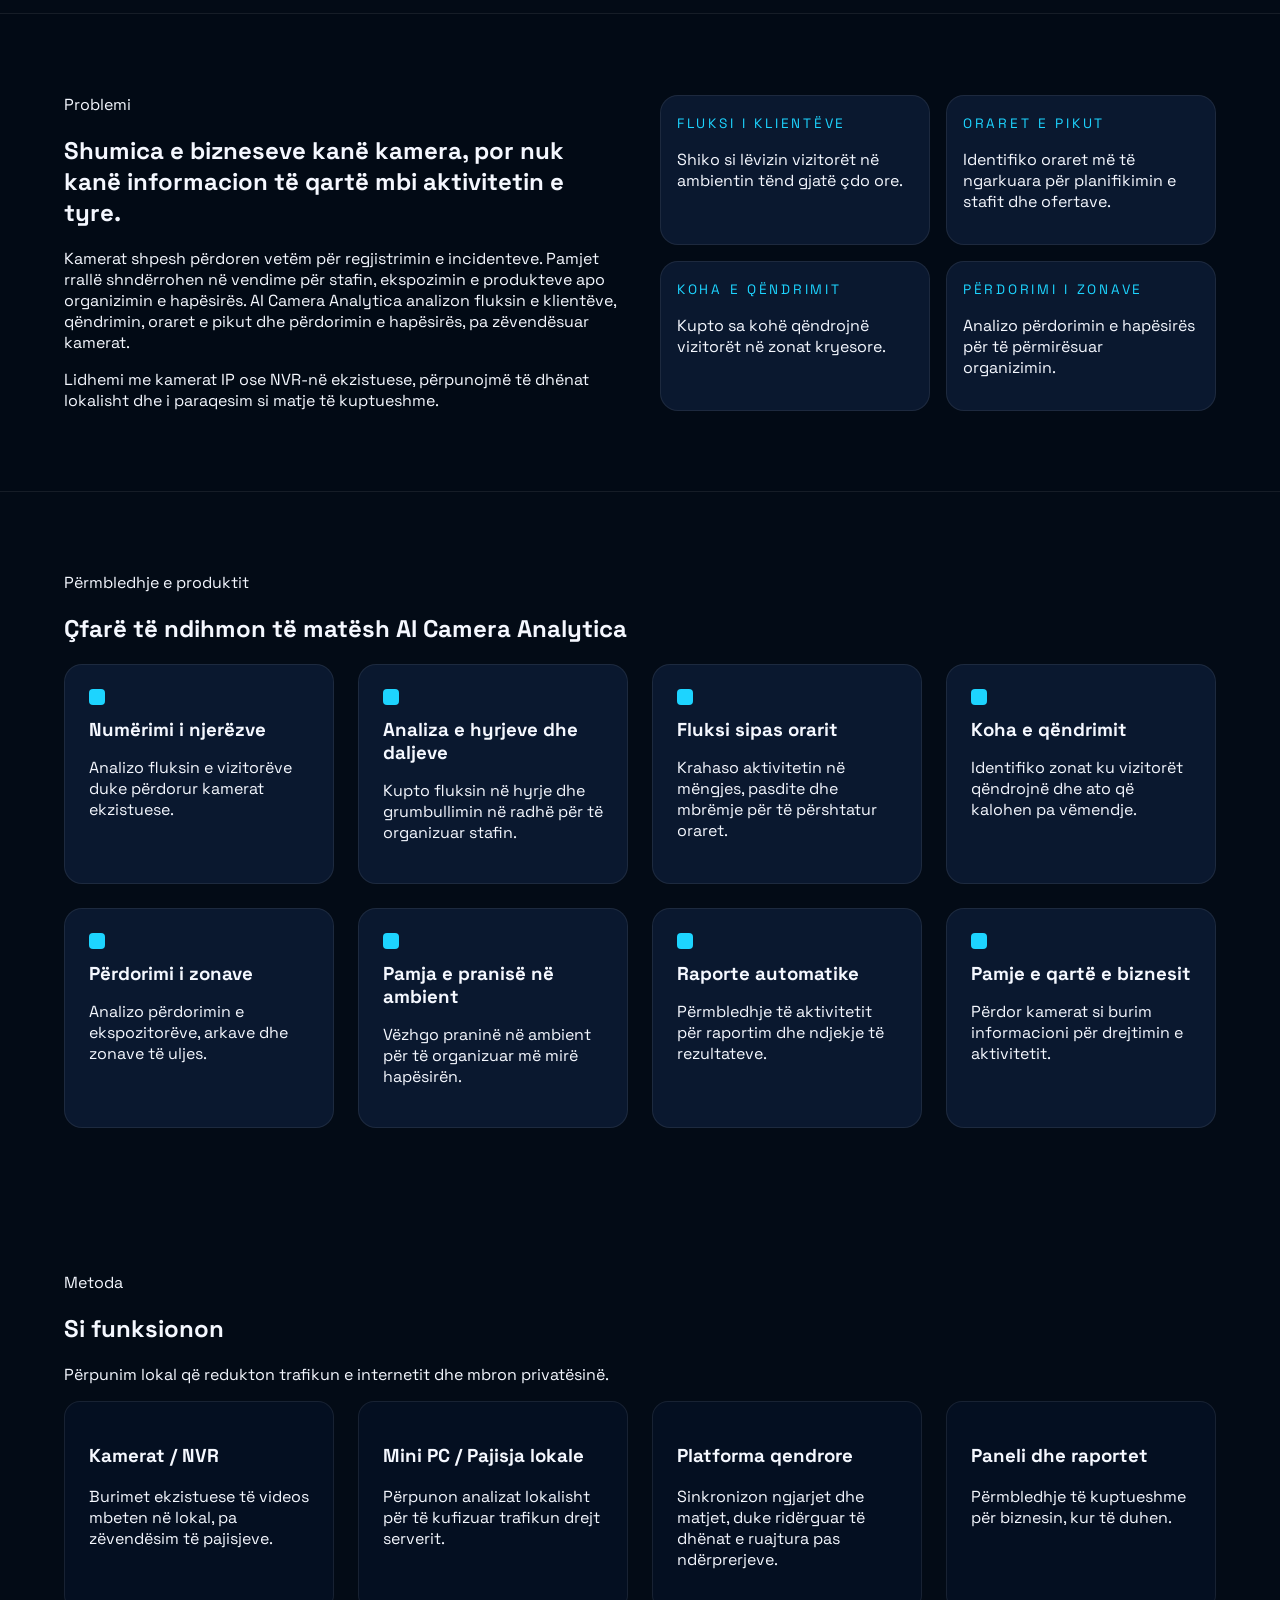
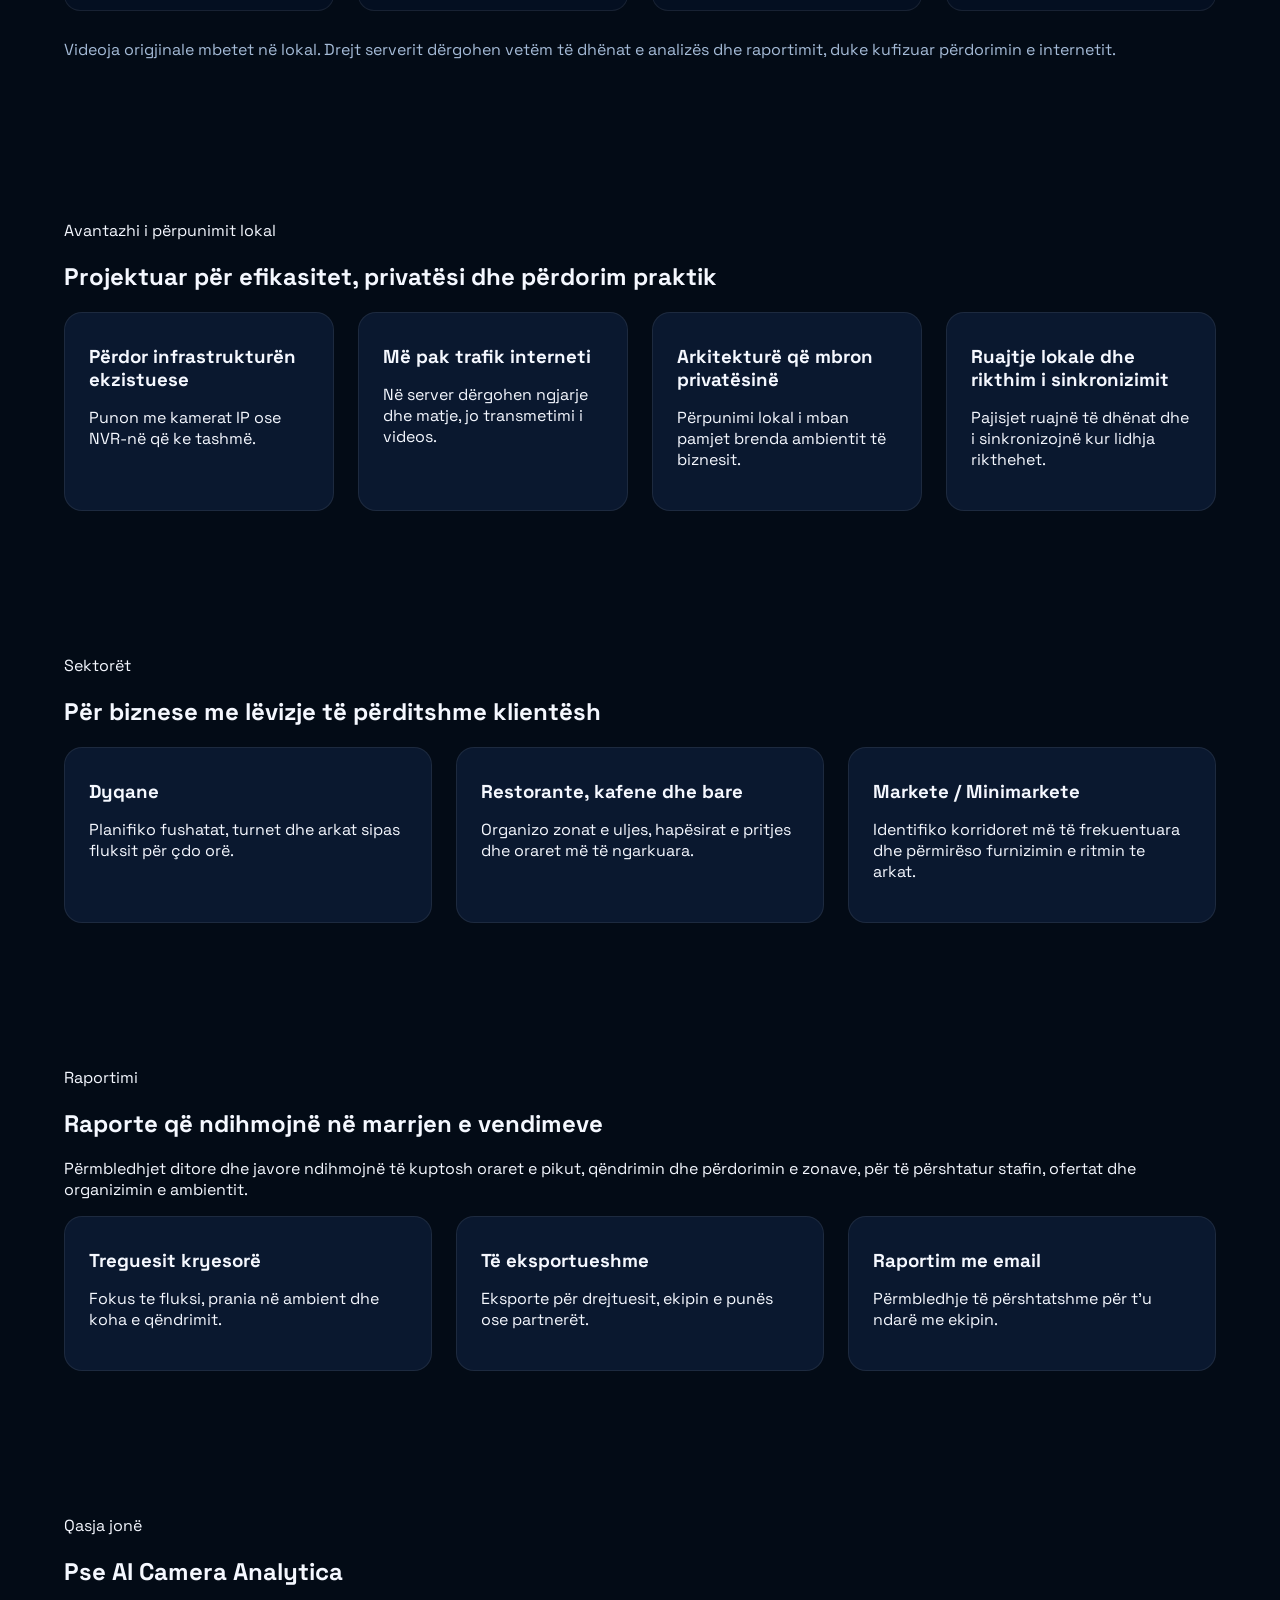
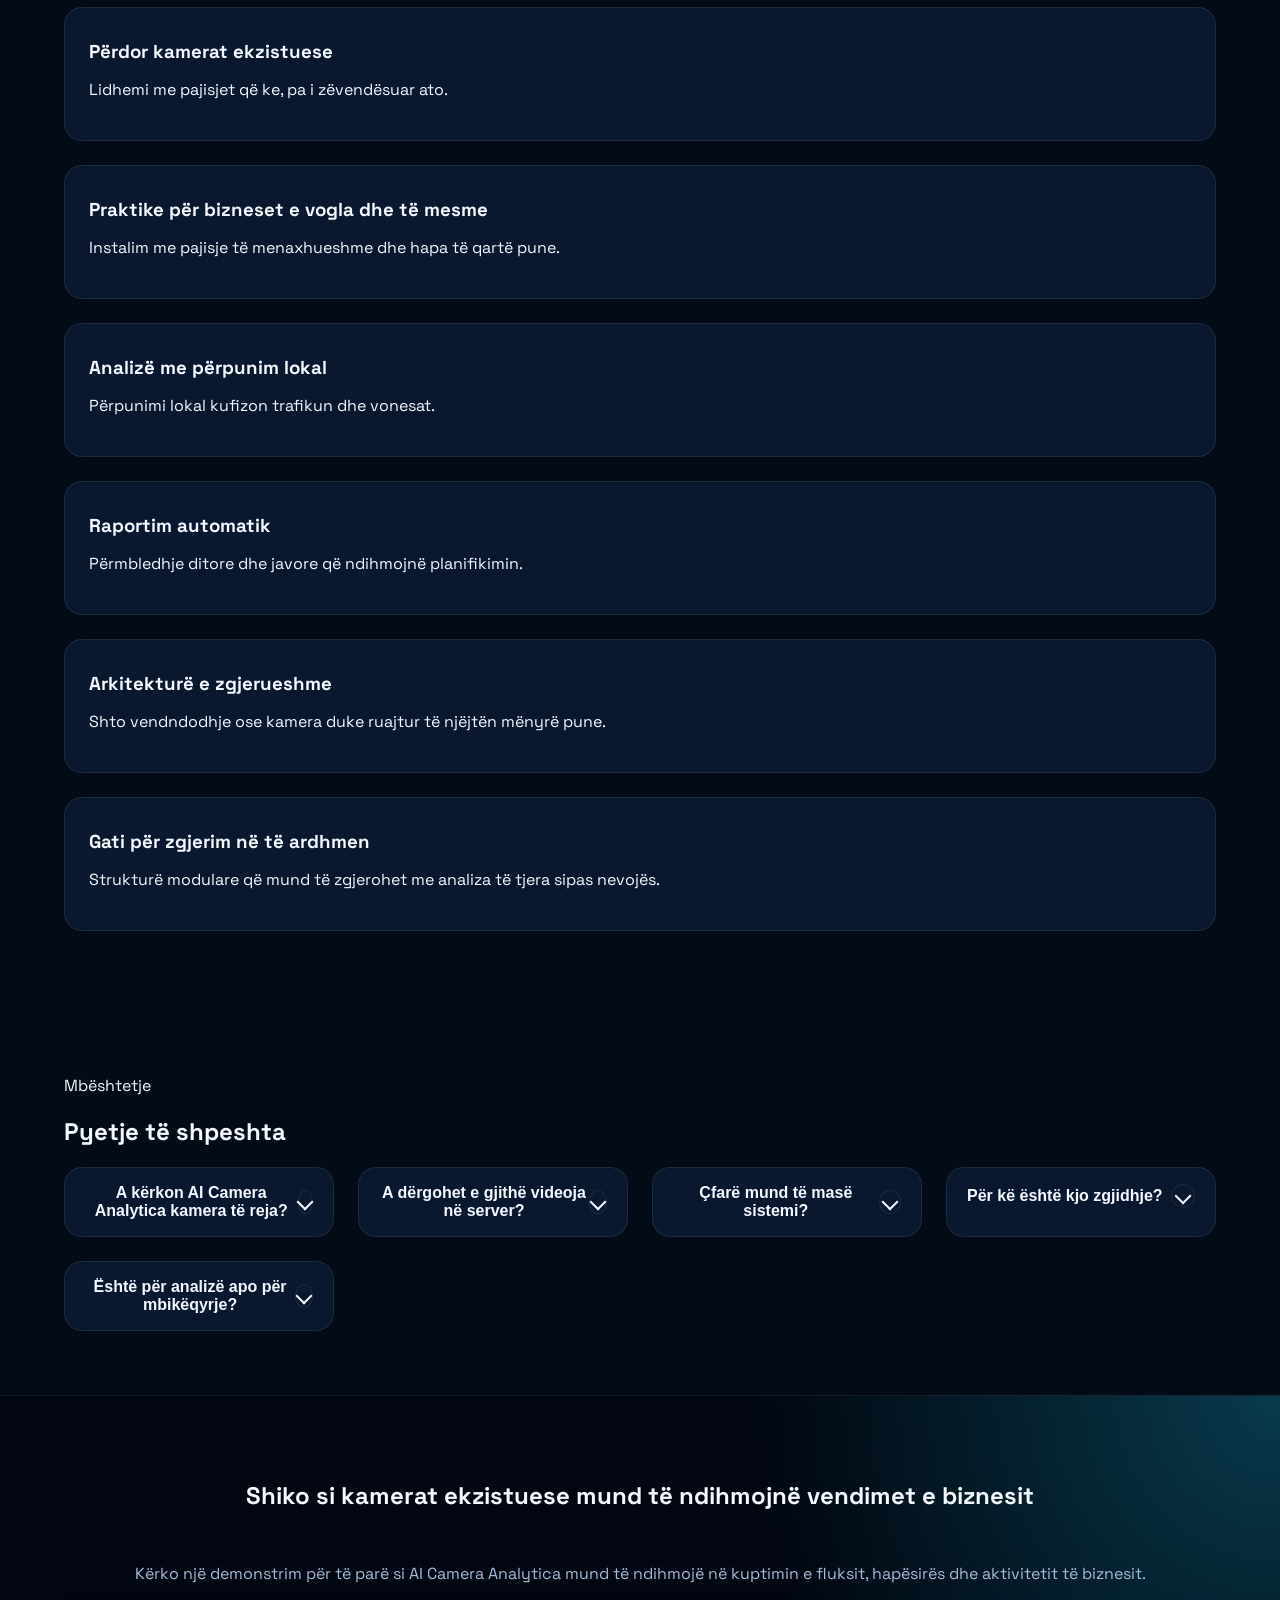
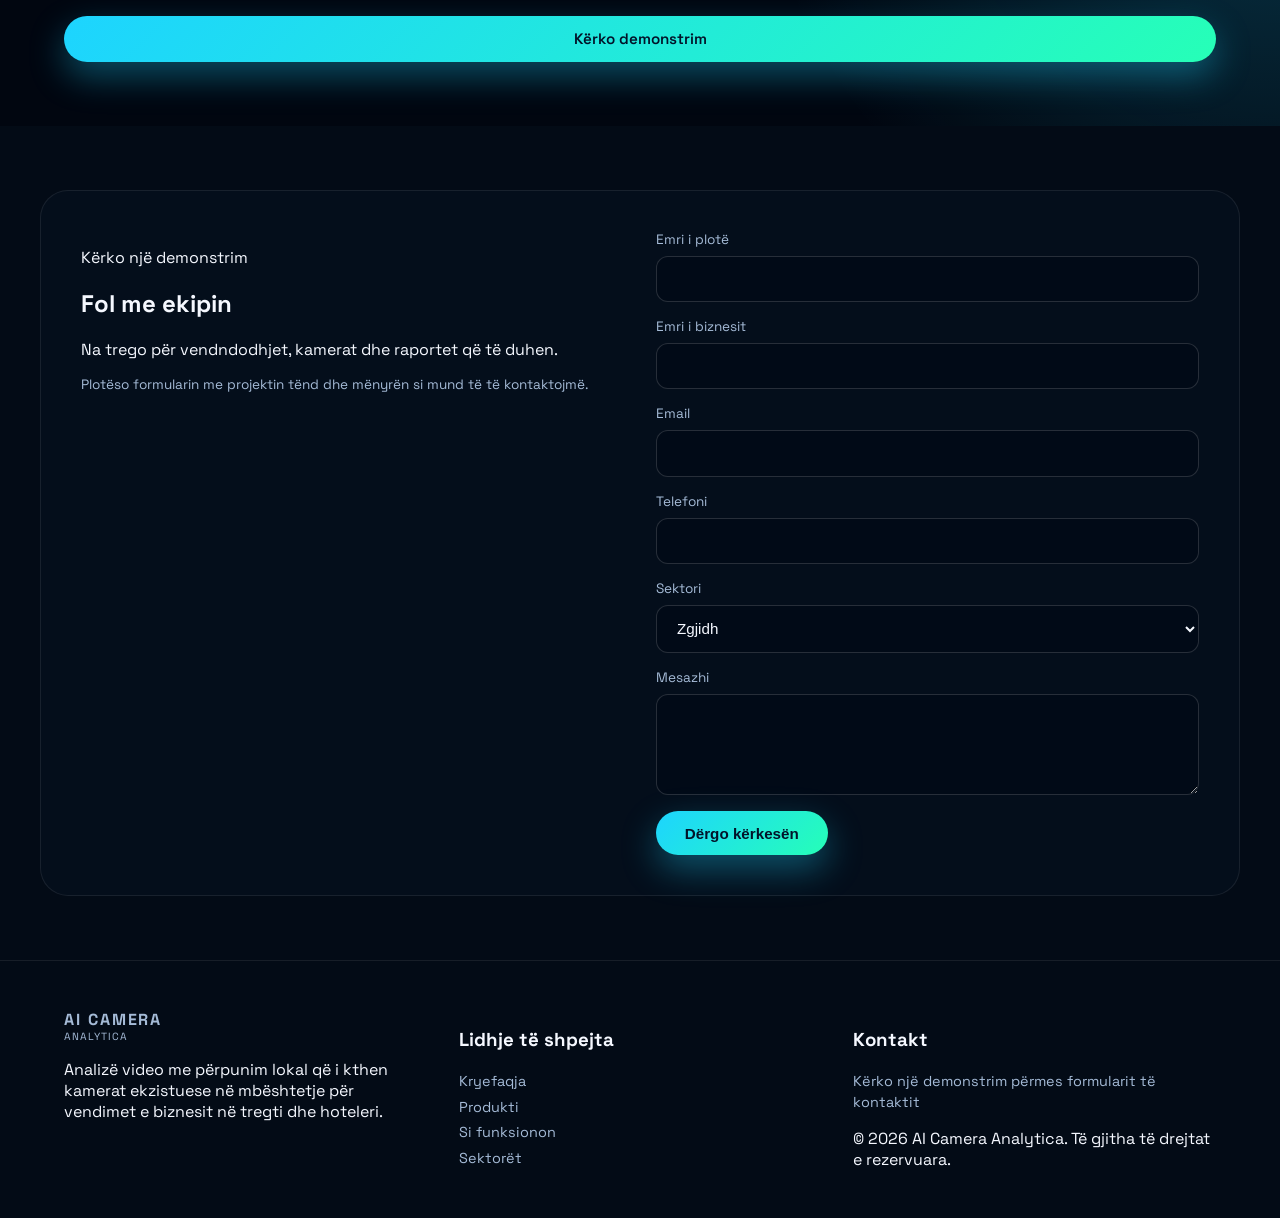
==== commit 882f661d: "Add restaurant table service and takeaway simulations" ====
--- a/index.html
+++ b/index.html
@@ -140,6 +140,17 @@
             <div class="demo-metrics"><div><span>Hyrje</span><strong id="demo-count">0</strong></div><div><span>Përpunimi</span><strong class="demo-local">Lokal</strong></div><button id="demo-toggle" type="button" aria-pressed="false">Ndalo animimin</button></div>
             <p class="demo-disclaimer">Animim demonstrues, jo pamje reale ose rezultat i matur. Cikli përsëritet.</p>
           </section>
+        </section>
+
+
+        <section class="restaurant-demos container" aria-labelledby="restaurant-demo-title">
+          <div class="restaurant-demo-heading"><div><p class="eyebrow">Lokali në lëvizje</p><h2 id="restaurant-demo-title">Nga ardhja te largimi.</h2><p>Tre skenarë për të kuptuar çfarë duam të matim.</p></div><button id="restaurant-demo-toggle" type="button" aria-pressed="false">Ndalo animimin</button></div>
+          <p class="restaurant-demo-note">Simulime ilustruese me kohë të përshpejtuar. Pikat përfaqësojnë klientë; matja automatike e shërbimit dhe seancave në tavolinë ende nuk është aktive.</p>
+          <div class="restaurant-demo-grid">
+            <article class="restaurant-demo-card"><span class="demo-badge">Simulim ilustrues</span><h3>Tavolinat dhe qëndrimi</h3><p>Disa tavolina, grupe të ndryshme, kohë të ndryshme.</p><svg id="tables-demo" viewBox="0 0 340 280" role="img" aria-label="Simulim i përdorimit të tavolinave"></svg><p class="restaurant-demo-caption" id="tables-demo-status"></p></article>
+            <article class="restaurant-demo-card"><span class="demo-badge">Simulim ilustrues</span><h3>Pritja dhe konsumimi</h3><p>Nga ulja, te afrimi i kamarierit dhe largimi.</p><svg id="service-demo" viewBox="0 0 340 280" role="img" aria-label="Simulim i pritjes për shërbim"></svg><p class="restaurant-demo-caption" id="service-demo-status"></p></article>
+            <article class="restaurant-demo-card"><span class="demo-badge">Simulim ilustrues</span><h3>Takeaway në banak</h3><p>Ardhja, pritja në zonën e banakut dhe dalja.</p><svg id="takeaway-demo" viewBox="0 0 340 280" role="img" aria-label="Simulim i pritjes në banak"></svg><p class="restaurant-demo-caption" id="takeaway-demo-status"></p></article>
+          </div>
         </section>
 
         <section class="problem-section" id="product">
--- a/styles.css
+++ b/styles.css
@@ -758,3 +758,18 @@
 #demo-toggle:focus-visible { outline: 2px solid #38edbd; outline-offset: 3px; }
 .demo-disclaimer { font-size: .68rem; color: #97abbc; line-height: 1.6; margin: .6rem 0 0; }
 @media (max-width: 400px) { .camera-demo { padding: .9rem; } .demo-camera { font-size: .55rem; } .demo-metrics { gap: 1rem; } }
+
+.restaurant-demos { padding-top: 1rem; padding-bottom: 4rem; }
+.restaurant-demo-heading { display: flex; align-items: center; justify-content: space-between; gap: 1rem; }
+.restaurant-demo-heading h2 { margin: .6rem 0; font-size: clamp(1.8rem,3vw,2.6rem); }
+.restaurant-demo-heading p { color: #a7b7c9; }
+#restaurant-demo-toggle { flex-shrink: 0; border: 1px solid #ffffff30; border-radius: 10px; padding: .8rem 1rem; color: #e0eaf5; background: #ffffff08; font: inherit; cursor: pointer; }
+#restaurant-demo-toggle:focus-visible { outline: 2px solid #38edbd; outline-offset: 3px; }
+.restaurant-demo-note { color: #9fb3c5; font-size: .85rem; line-height: 1.7; max-width: 850px; }
+.restaurant-demo-grid { display: grid; grid-template-columns: repeat(3,minmax(0,1fr)); gap: 1.2rem; margin-top: 1.8rem; }
+.restaurant-demo-card { padding: 1.2rem; border: 1px solid #ffffff16; border-radius: 22px; background: linear-gradient(155deg,#0d2035,#07111e); min-width: 0; }
+.restaurant-demo-card h3 { margin: 1.3rem 0 .6rem; font-size: 1.2rem; }
+.restaurant-demo-card > p { color: #a7b7c9; font-size: .85rem; line-height: 1.6; min-height: 3em; }
+.restaurant-demo-card svg { display: block; width: 100%; height: auto; margin-top: 1rem; }
+.restaurant-demo-card .restaurant-demo-caption { color: #87ddc9; font-size: .75rem; min-height: 2.5em; margin-bottom: 0; }
+@media (max-width: 850px) { .restaurant-demo-grid { grid-template-columns: 1fr; } .restaurant-demo-card svg { max-height: 320px; } .restaurant-demo-heading { align-items: flex-start; flex-direction: column; } }
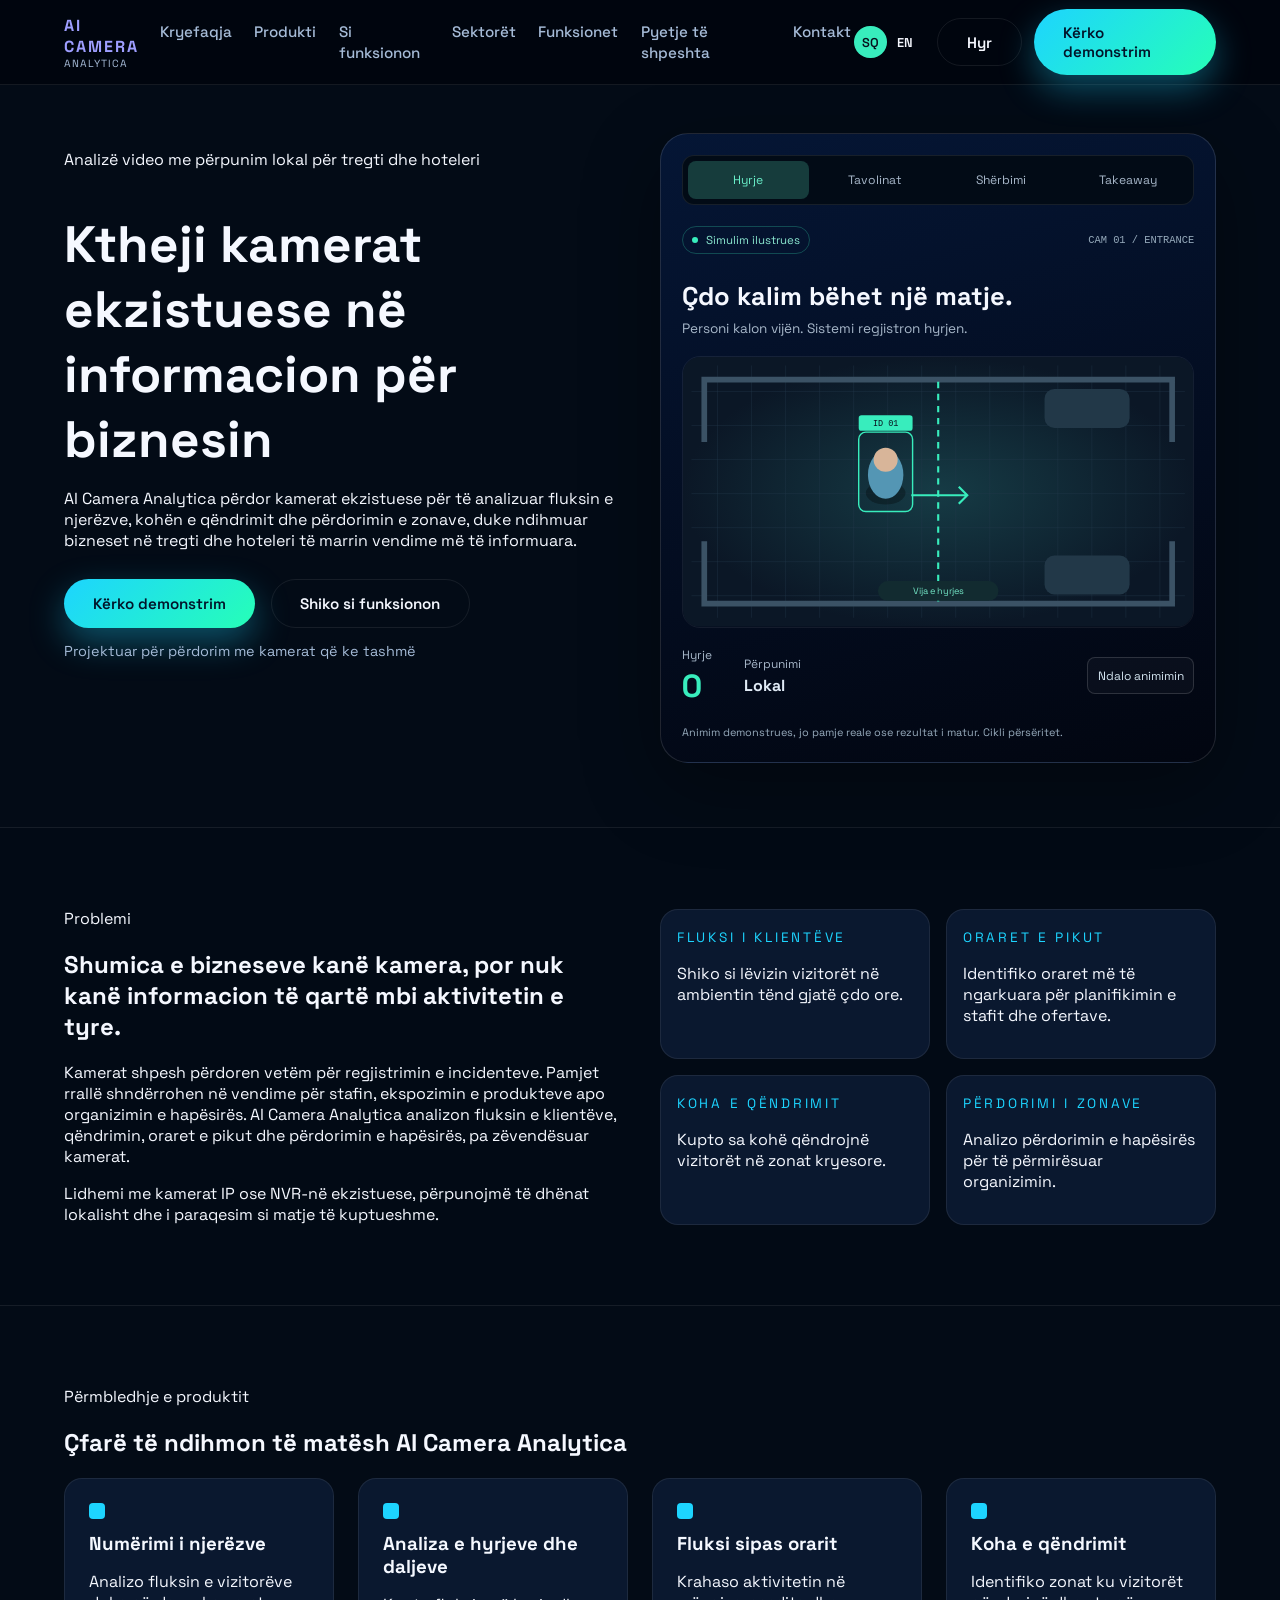
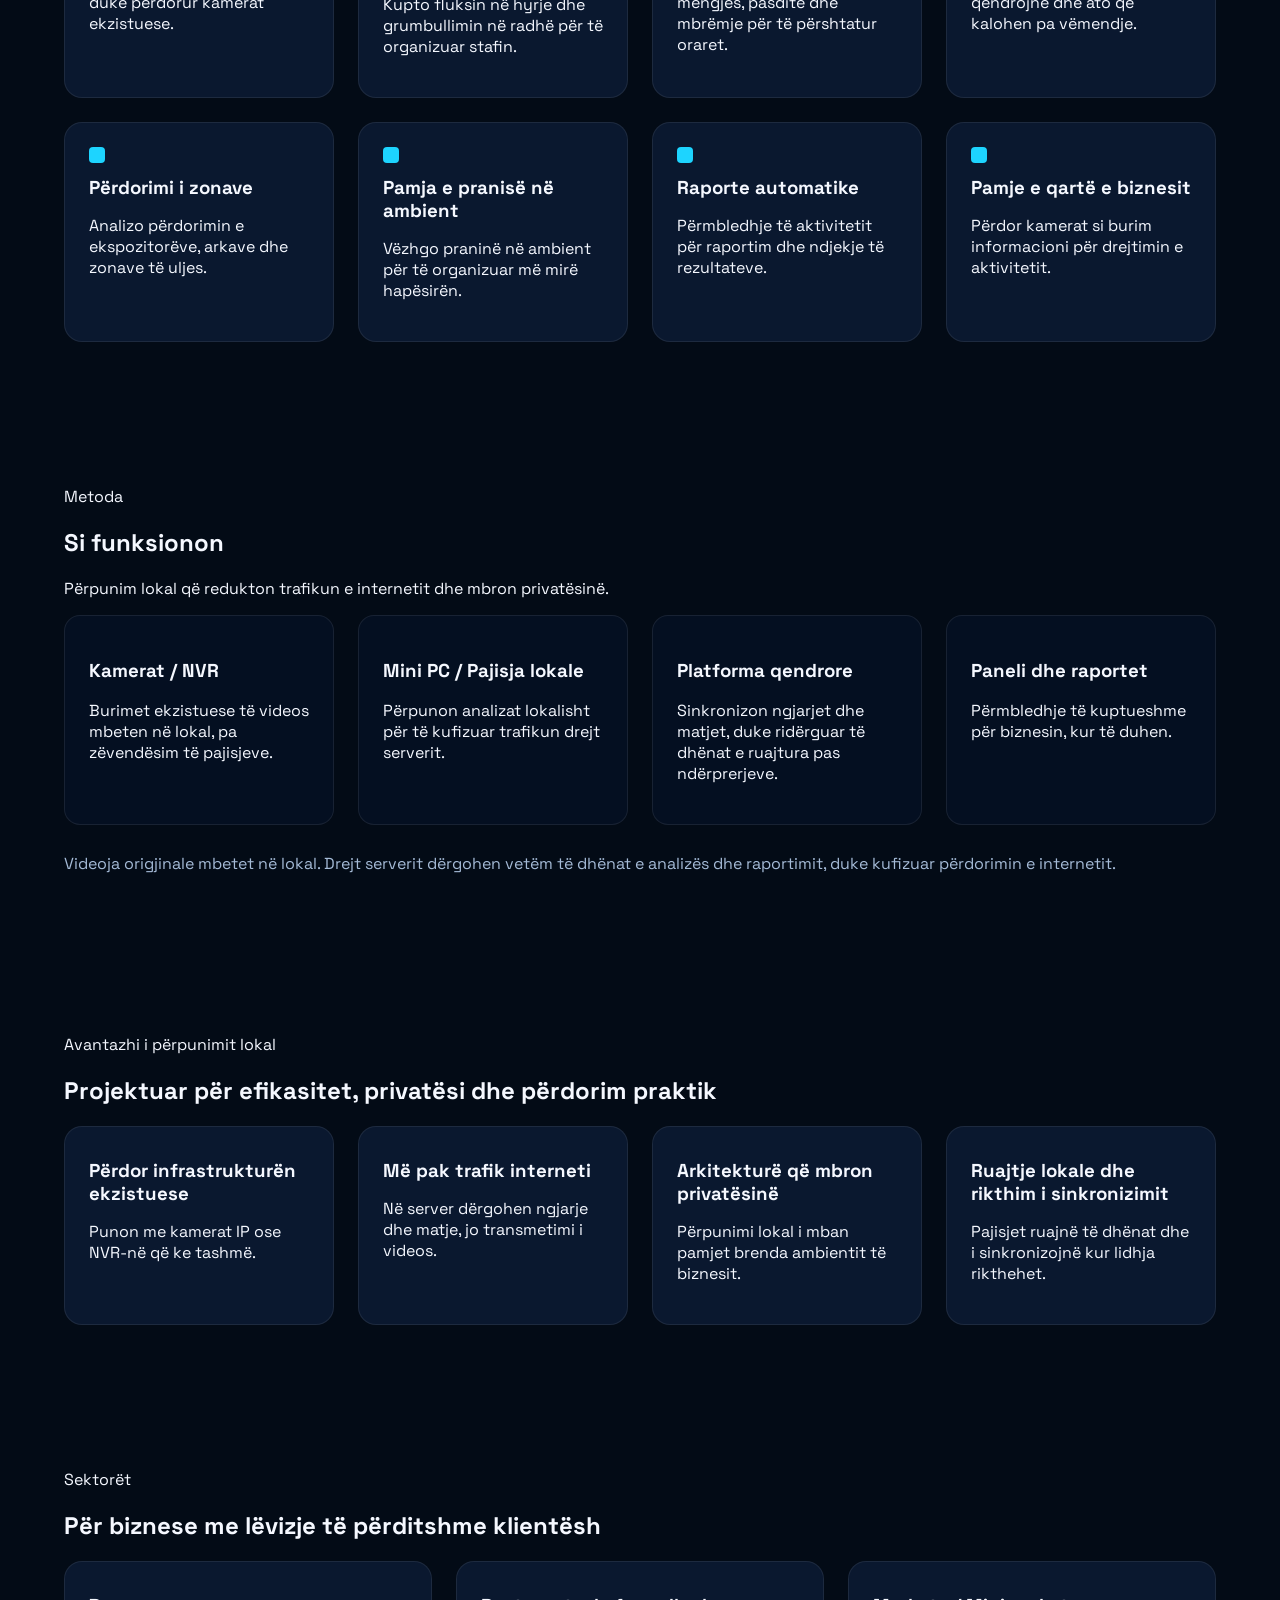
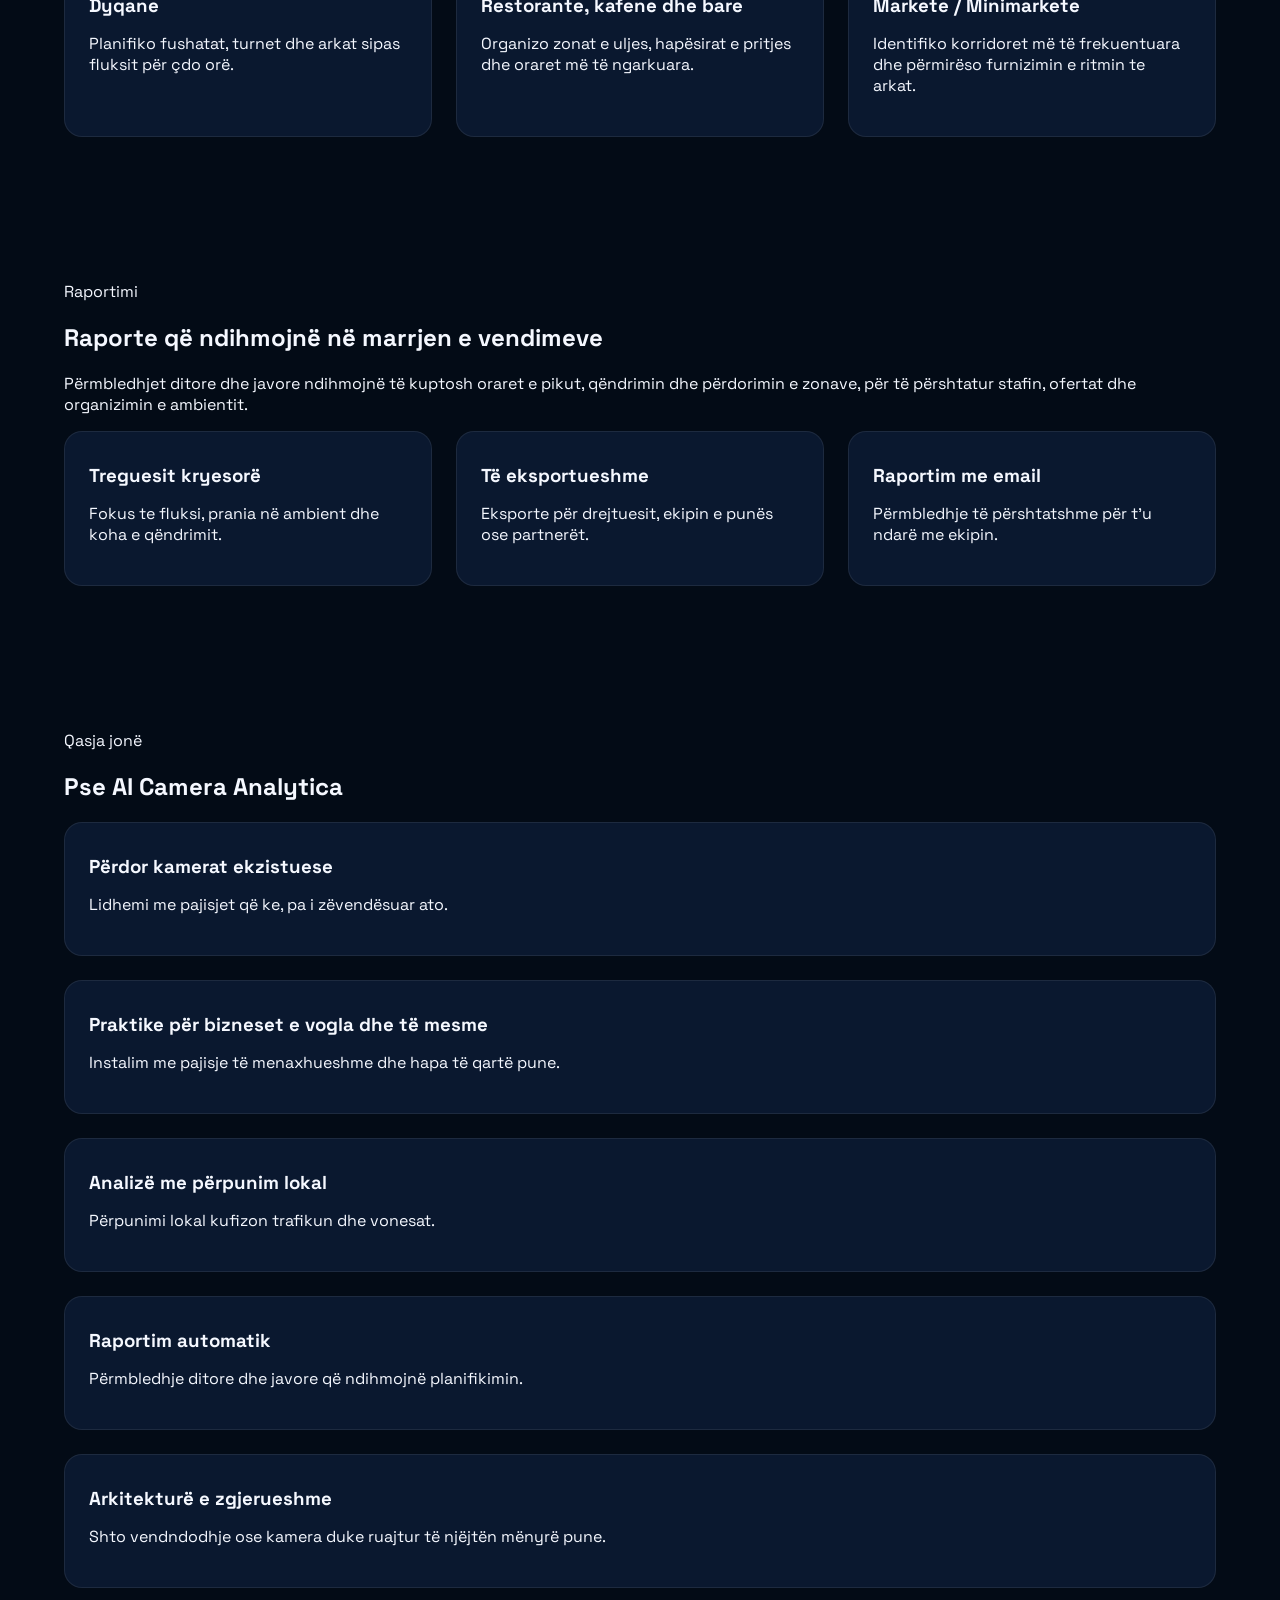
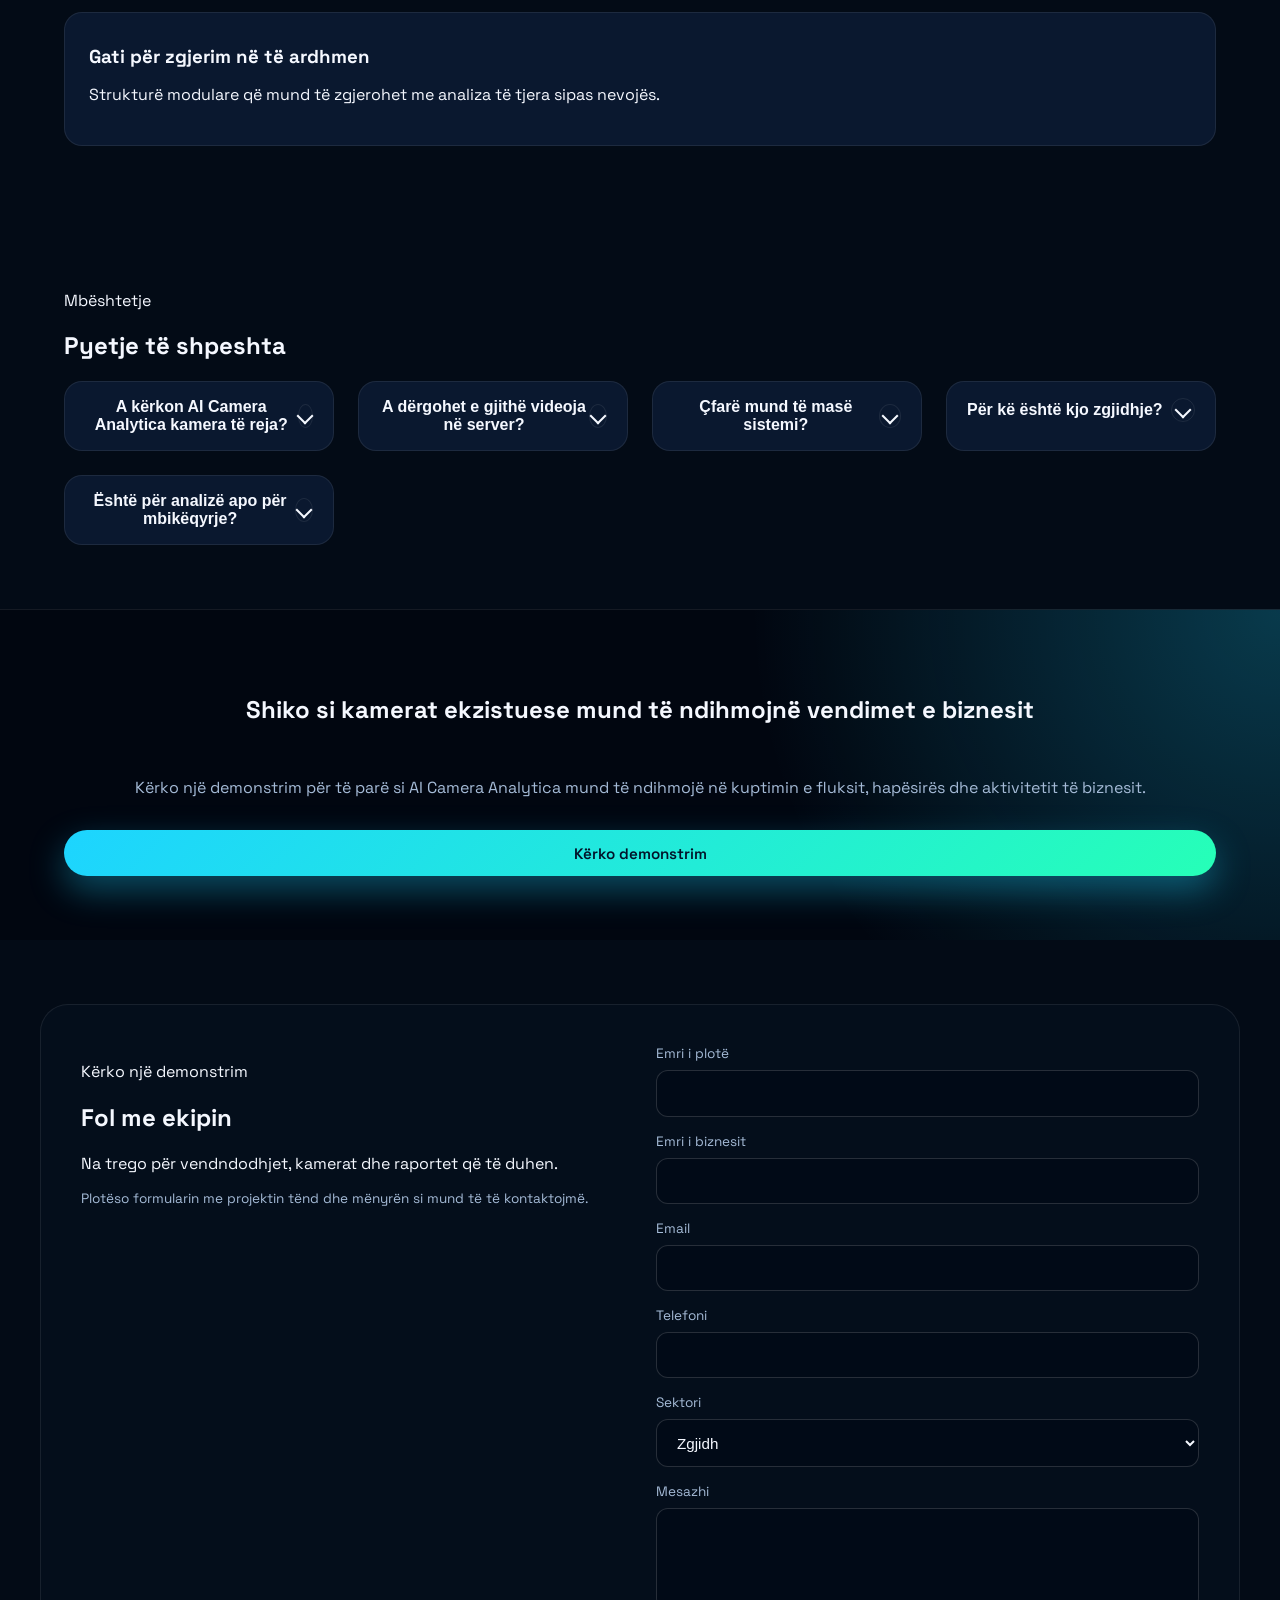
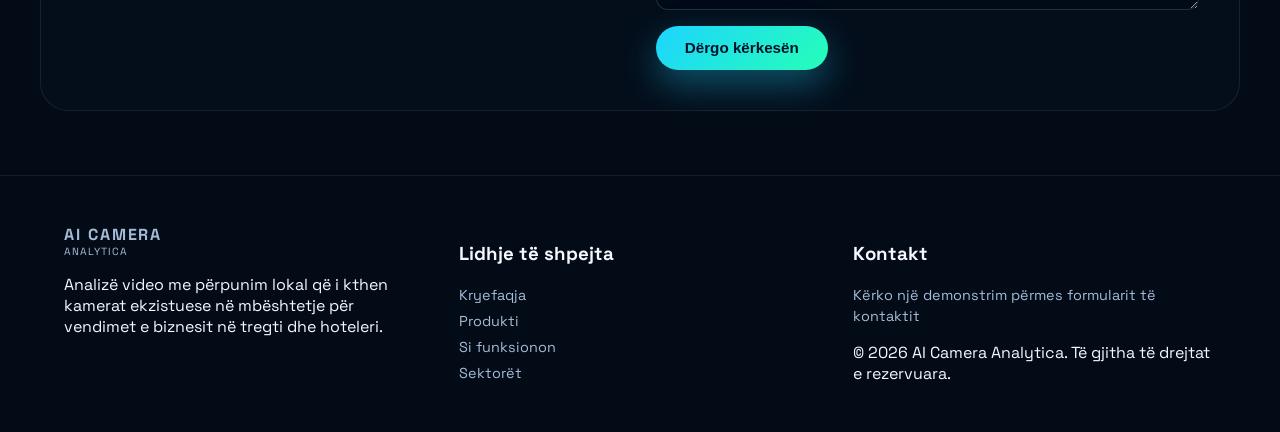
==== commit 9d006f2a: "Unify hero simulations with accessible scenario tabs" ====
--- a/index.html
+++ b/index.html
@@ -107,7 +107,9 @@
             </div>
             <p class="hero-trust">Projektuar për përdorim me kamerat që ke tashmë</p>
           </div>
-          <section class="hero-visual camera-demo" aria-label="Demonstrim i numërimit të hyrjeve">
+          <section class="hero-visual camera-demo" aria-label="Simulime të aktivitetit">
+<div class="simulation-tabs" role="tablist" aria-label="Zgjidh simulimin"><button type="button" role="tab" id="tab-entries" aria-controls="simulation-entries" aria-selected="true" tabindex="0">Hyrje</button><button type="button" role="tab" id="tab-tables" aria-controls="simulation-tables" aria-selected="false" tabindex="-1">Tavolinat</button><button type="button" role="tab" id="tab-service" aria-controls="simulation-service" aria-selected="false" tabindex="-1">Shërbimi</button><button type="button" role="tab" id="tab-takeaway" aria-controls="simulation-takeaway" aria-selected="false" tabindex="-1">Takeaway</button></div>
+<div id="simulation-entries" role="tabpanel" aria-labelledby="tab-entries" tabindex="0">
             <div class="demo-heading"><span class="demo-badge"><i></i><span>Simulim ilustrues</span></span><span class="demo-camera">CAM 01 / ENTRANCE</span></div>
             <h2>Çdo kalim bëhet një matje.</h2>
             <p class="demo-intro">Personi kalon vijën. Sistemi regjistron hyrjen.</p>
@@ -139,19 +141,17 @@
             </svg>
             <div class="demo-metrics"><div><span>Hyrje</span><strong id="demo-count">0</strong></div><div><span>Përpunimi</span><strong class="demo-local">Lokal</strong></div><button id="demo-toggle" type="button" aria-pressed="false">Ndalo animimin</button></div>
             <p class="demo-disclaimer">Animim demonstrues, jo pamje reale ose rezultat i matur. Cikli përsëritet.</p>
+</div>
+<div class="restaurant-demos" hidden>
+<article class="restaurant-demo-card" id="simulation-tables" role="tabpanel" aria-labelledby="tab-tables" tabindex="0" hidden><span class="demo-badge">Simulim ilustrues</span><h3>Tavolinat dhe qëndrimi</h3><p>Disa tavolina, grupe të ndryshme, kohë të ndryshme.</p><svg id="tables-demo" viewBox="0 0 340 280" role="img" aria-label="Simulim i përdorimit të tavolinave"></svg><p class="restaurant-demo-caption" id="tables-demo-status"></p></article>
+<article class="restaurant-demo-card" id="simulation-service" role="tabpanel" aria-labelledby="tab-service" tabindex="0" hidden><span class="demo-badge">Simulim ilustrues</span><h3>Pritja dhe konsumimi</h3><p>Nga ulja, te afrimi i kamarierit dhe largimi.</p><svg id="service-demo" viewBox="0 0 340 280" role="img" aria-label="Simulim i pritjes për shërbim"></svg><p class="restaurant-demo-caption" id="service-demo-status"></p></article>
+<article class="restaurant-demo-card" id="simulation-takeaway" role="tabpanel" aria-labelledby="tab-takeaway" tabindex="0" hidden><span class="demo-badge">Simulim ilustrues</span><h3>Takeaway në banak</h3><p>Ardhja, pritja në zonën e banakut dhe dalja.</p><svg id="takeaway-demo" viewBox="0 0 340 280" role="img" aria-label="Simulim i pritjes në banak"></svg><p class="restaurant-demo-caption" id="takeaway-demo-status"></p></article>
+<button id="restaurant-demo-toggle" type="button" aria-pressed="false">Ndalo animimin</button>
+<p class="restaurant-demo-note">Simulime ilustruese me kohë të përshpejtuar. Pikat përfaqësojnë klientë; matja automatike e shërbimit dhe seancave në tavolinë ende nuk është aktive.</p>
+</div>
           </section>
         </section>
 
-
-        <section class="restaurant-demos container" aria-labelledby="restaurant-demo-title">
-          <div class="restaurant-demo-heading"><div><p class="eyebrow">Lokali në lëvizje</p><h2 id="restaurant-demo-title">Nga ardhja te largimi.</h2><p>Tre skenarë për të kuptuar çfarë duam të matim.</p></div><button id="restaurant-demo-toggle" type="button" aria-pressed="false">Ndalo animimin</button></div>
-          <p class="restaurant-demo-note">Simulime ilustruese me kohë të përshpejtuar. Pikat përfaqësojnë klientë; matja automatike e shërbimit dhe seancave në tavolinë ende nuk është aktive.</p>
-          <div class="restaurant-demo-grid">
-            <article class="restaurant-demo-card"><span class="demo-badge">Simulim ilustrues</span><h3>Tavolinat dhe qëndrimi</h3><p>Disa tavolina, grupe të ndryshme, kohë të ndryshme.</p><svg id="tables-demo" viewBox="0 0 340 280" role="img" aria-label="Simulim i përdorimit të tavolinave"></svg><p class="restaurant-demo-caption" id="tables-demo-status"></p></article>
-            <article class="restaurant-demo-card"><span class="demo-badge">Simulim ilustrues</span><h3>Pritja dhe konsumimi</h3><p>Nga ulja, te afrimi i kamarierit dhe largimi.</p><svg id="service-demo" viewBox="0 0 340 280" role="img" aria-label="Simulim i pritjes për shërbim"></svg><p class="restaurant-demo-caption" id="service-demo-status"></p></article>
-            <article class="restaurant-demo-card"><span class="demo-badge">Simulim ilustrues</span><h3>Takeaway në banak</h3><p>Ardhja, pritja në zonën e banakut dhe dalja.</p><svg id="takeaway-demo" viewBox="0 0 340 280" role="img" aria-label="Simulim i pritjes në banak"></svg><p class="restaurant-demo-caption" id="takeaway-demo-status"></p></article>
-          </div>
-        </section>
 
         <section class="problem-section" id="product">
           <div class="container split">
--- a/styles.css
+++ b/styles.css
@@ -773,3 +773,17 @@
 .restaurant-demo-card svg { display: block; width: 100%; height: auto; margin-top: 1rem; }
 .restaurant-demo-card .restaurant-demo-caption { color: #87ddc9; font-size: .75rem; min-height: 2.5em; margin-bottom: 0; }
 @media (max-width: 850px) { .restaurant-demo-grid { grid-template-columns: 1fr; } .restaurant-demo-card svg { max-height: 320px; } .restaurant-demo-heading { align-items: flex-start; flex-direction: column; } }
+
+.simulation-tabs { display: grid; grid-template-columns: repeat(4,minmax(0,1fr)); gap: .3rem; margin-bottom: 1.3rem; padding: .3rem; background: #020b16; border: 1px solid #ffffff15; border-radius: 12px; }
+.simulation-tabs button { min-width: 0; border: 0; border-radius: 8px; padding: .7rem .2rem; font: inherit; font-size: .76rem; color: #a7b7c9; background: transparent; cursor: pointer; }
+.simulation-tabs button[aria-selected="true"] { background: #163c3c; color: #69edc8; }
+.simulation-tabs button:focus-visible { outline: 2px solid #38edbd; outline-offset: 2px; }
+.camera-demo .restaurant-demos { padding: 0; }
+.camera-demo .restaurant-demo-card { padding: 0; border: 0; background: none; }
+.camera-demo .restaurant-demo-card h3 { font-size: clamp(1.2rem,2vw,1.65rem); margin-top: 1.3rem; }
+.camera-demo .restaurant-demo-card svg { max-height: 300px; margin-top: .8rem; }
+.camera-demo .restaurant-demo-card > p { min-height: 0; }
+.camera-demo .restaurant-demo-card .restaurant-demo-caption { margin: .8rem 0; }
+.camera-demo #restaurant-demo-toggle { padding: .6rem; font-size: .75rem; }
+.camera-demo .restaurant-demo-note { font-size: .68rem; line-height: 1.6; margin-bottom: 0; }
+.simulation-tabs ~ [role="tabpanel"]:focus-visible, .restaurant-demo-card:focus-visible { outline: 2px solid #38edbd; outline-offset: 5px; }
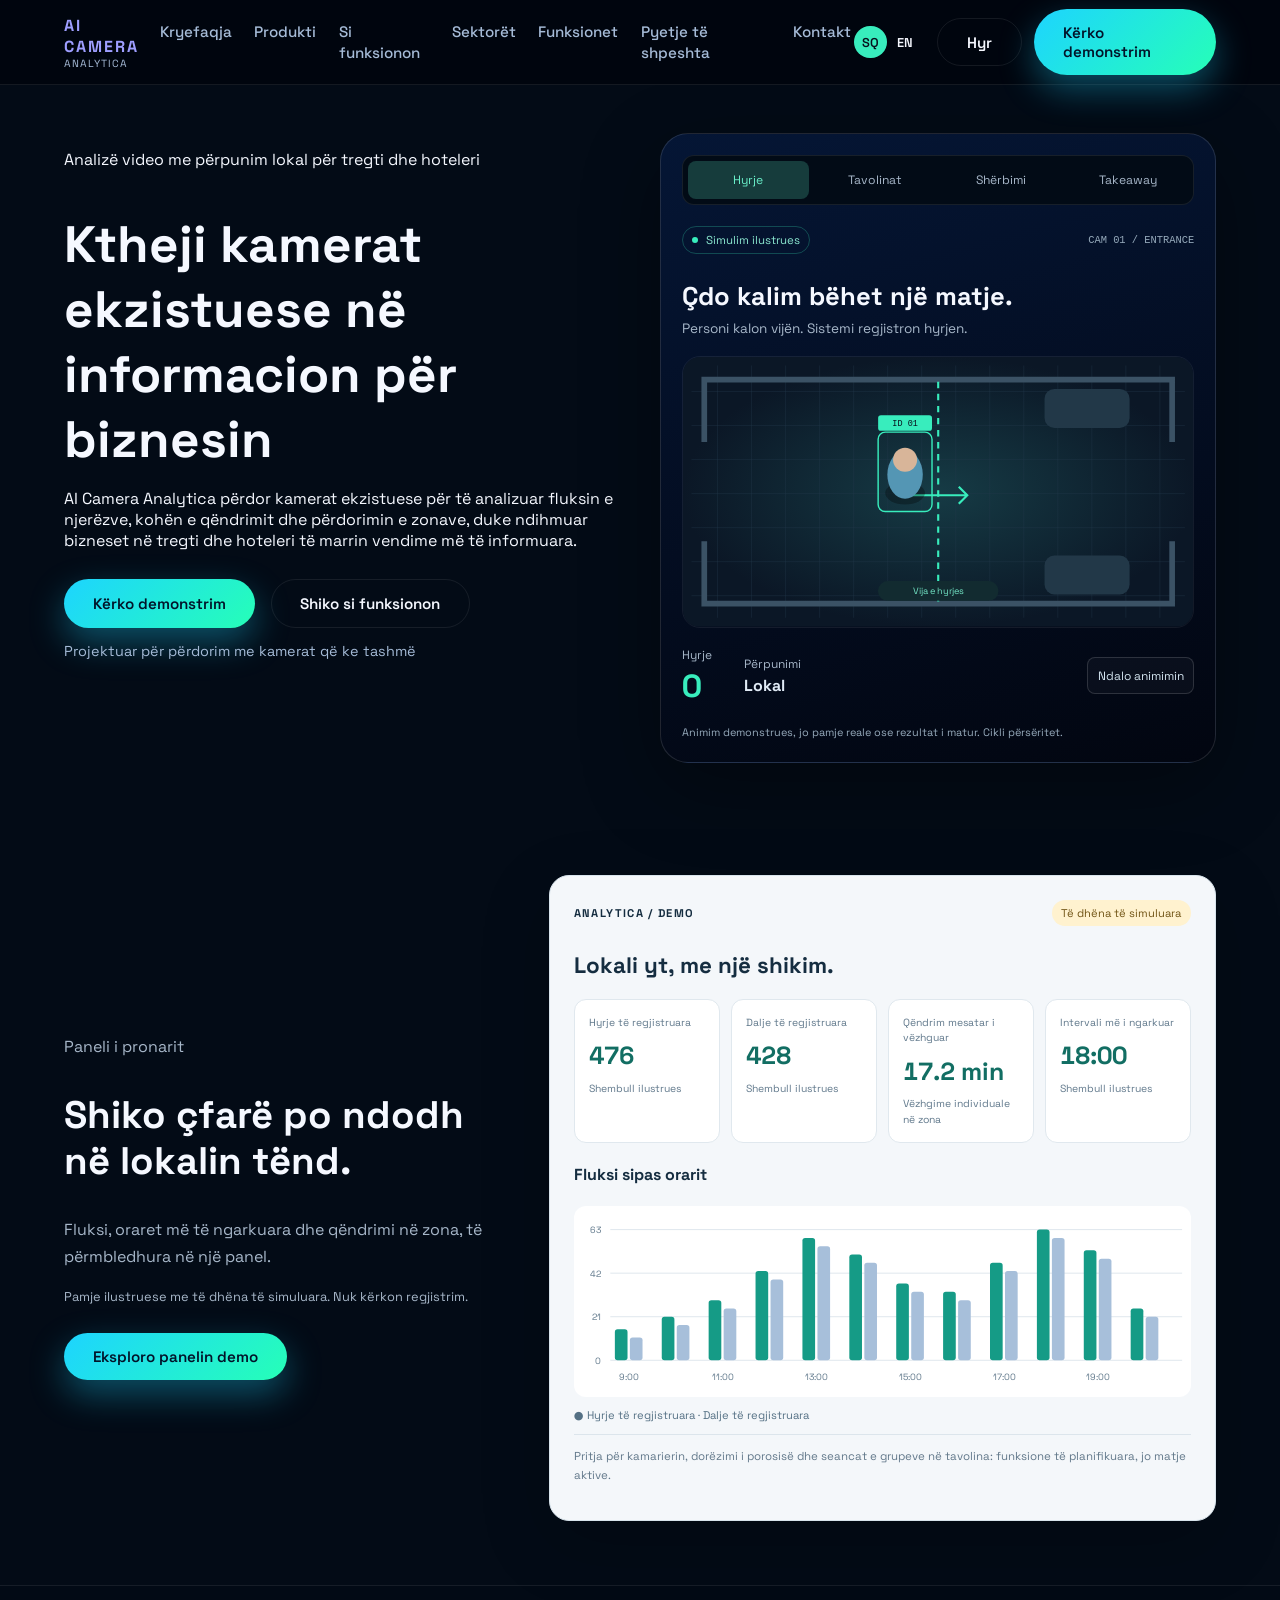
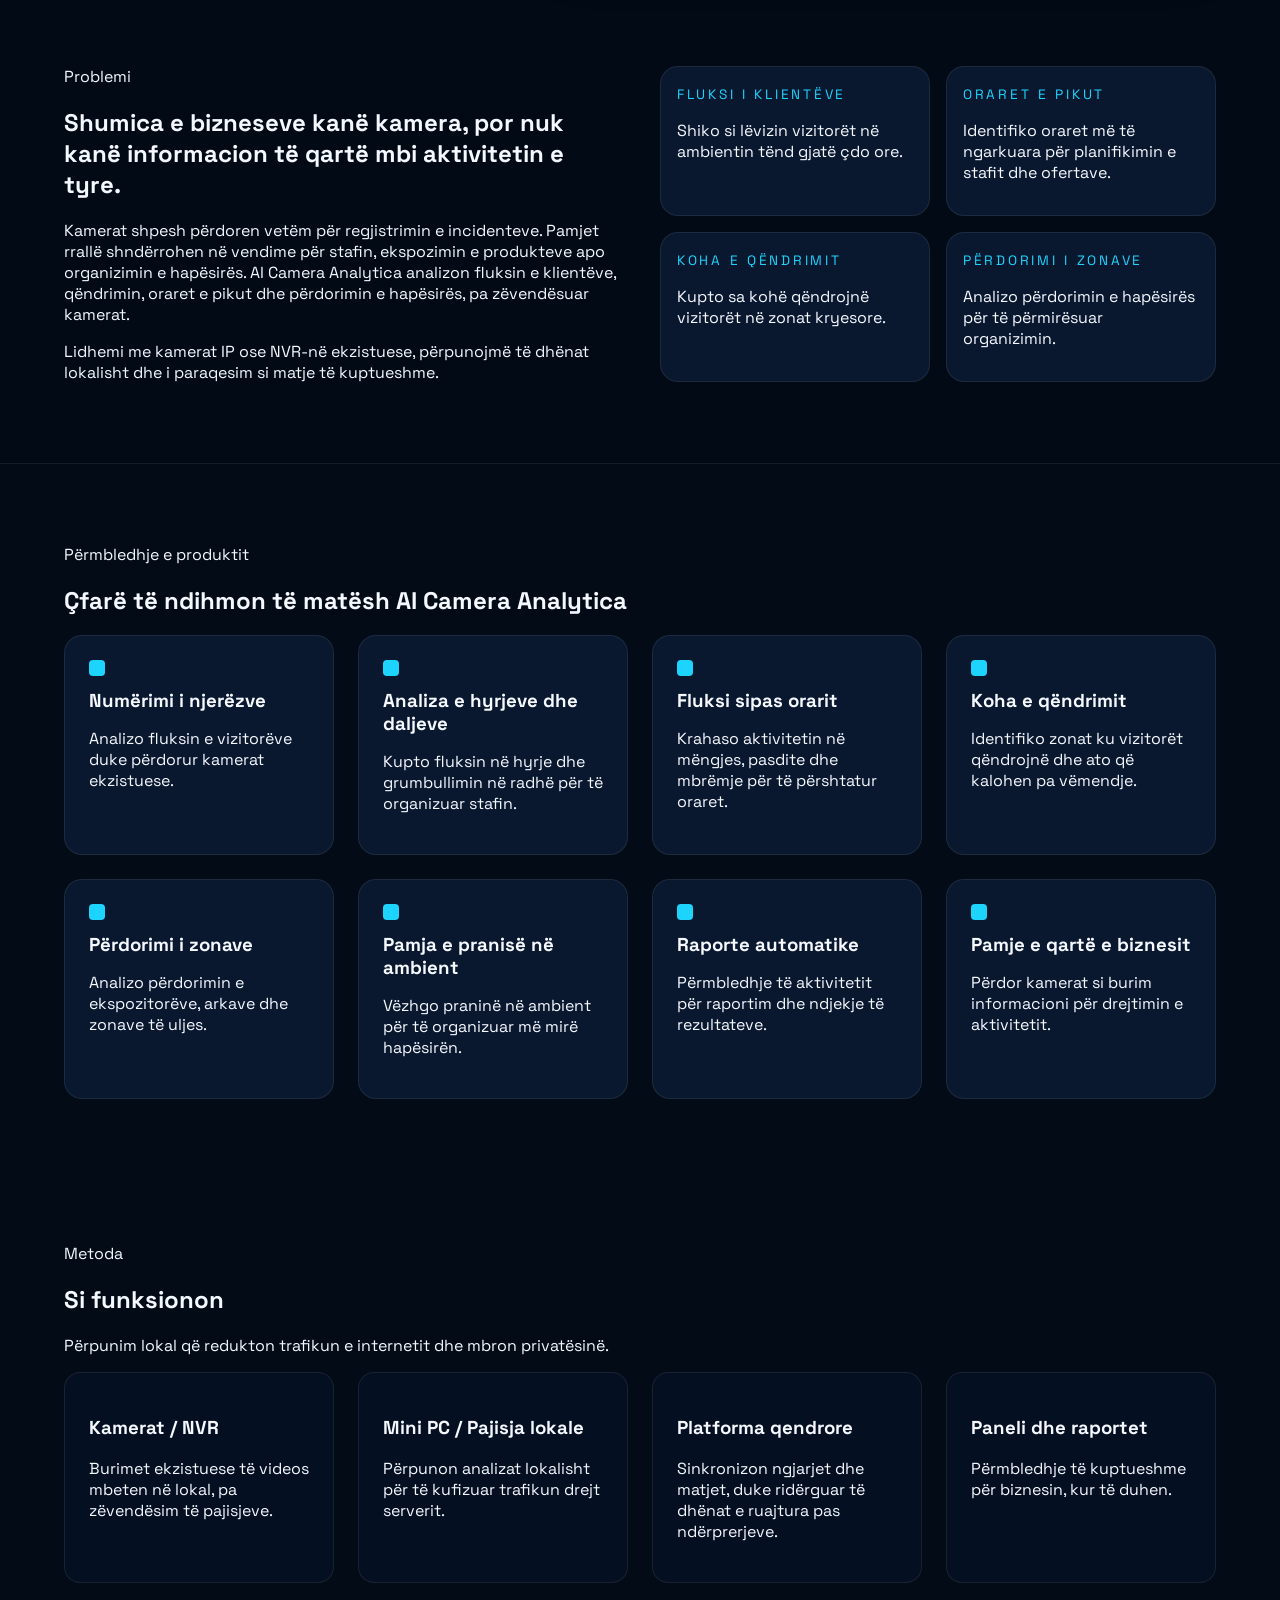
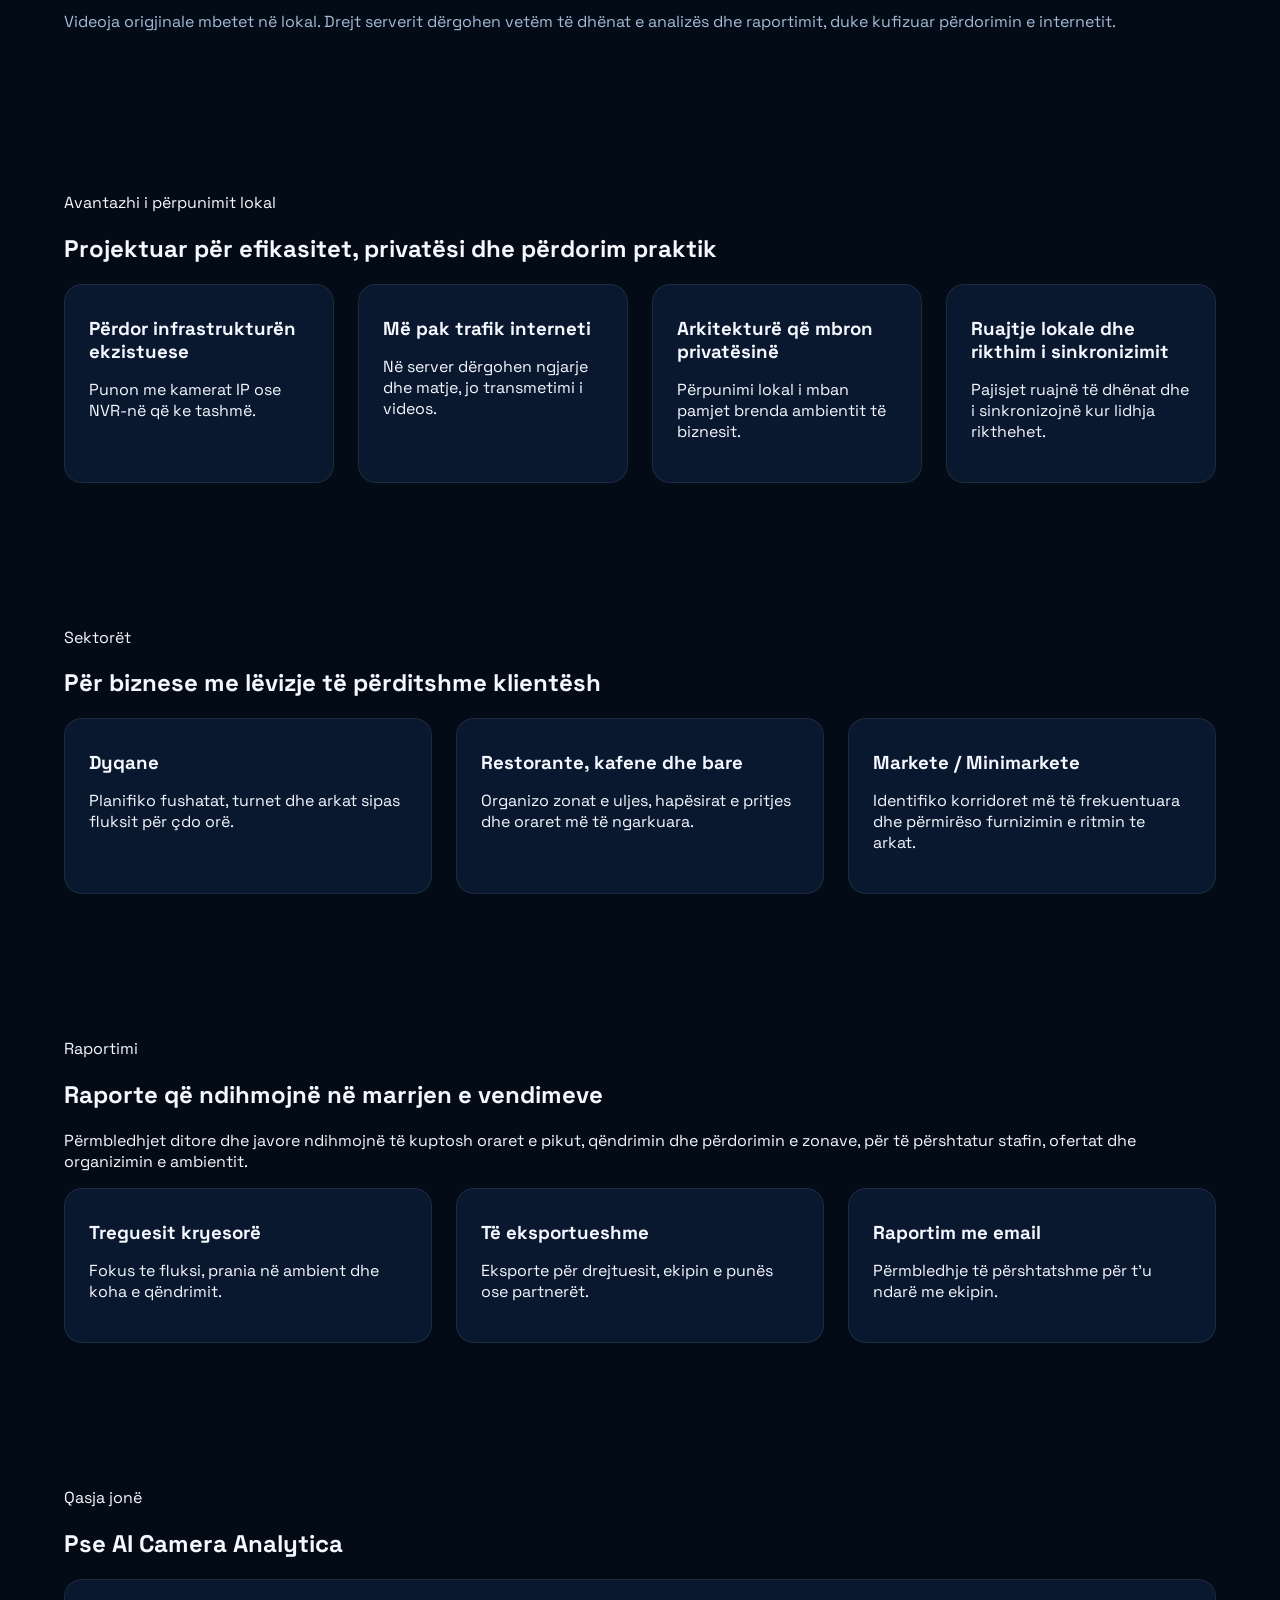
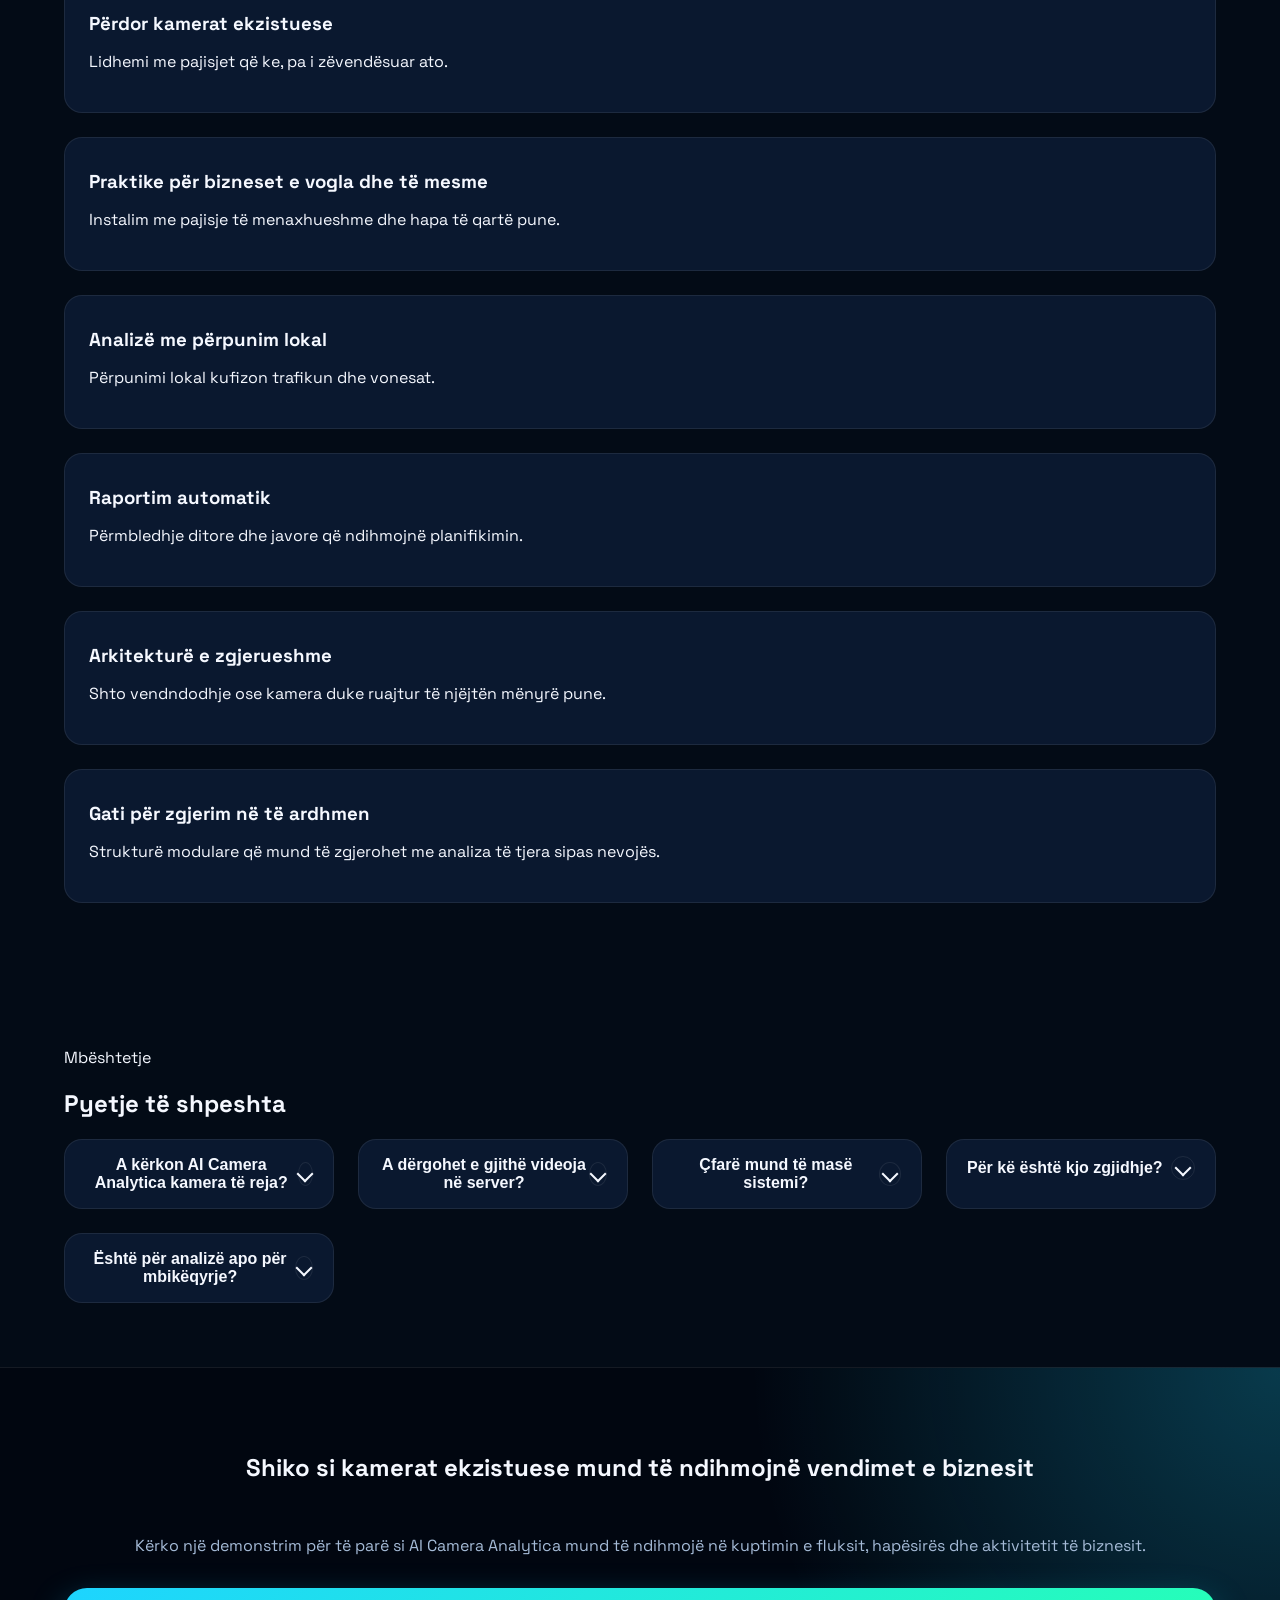
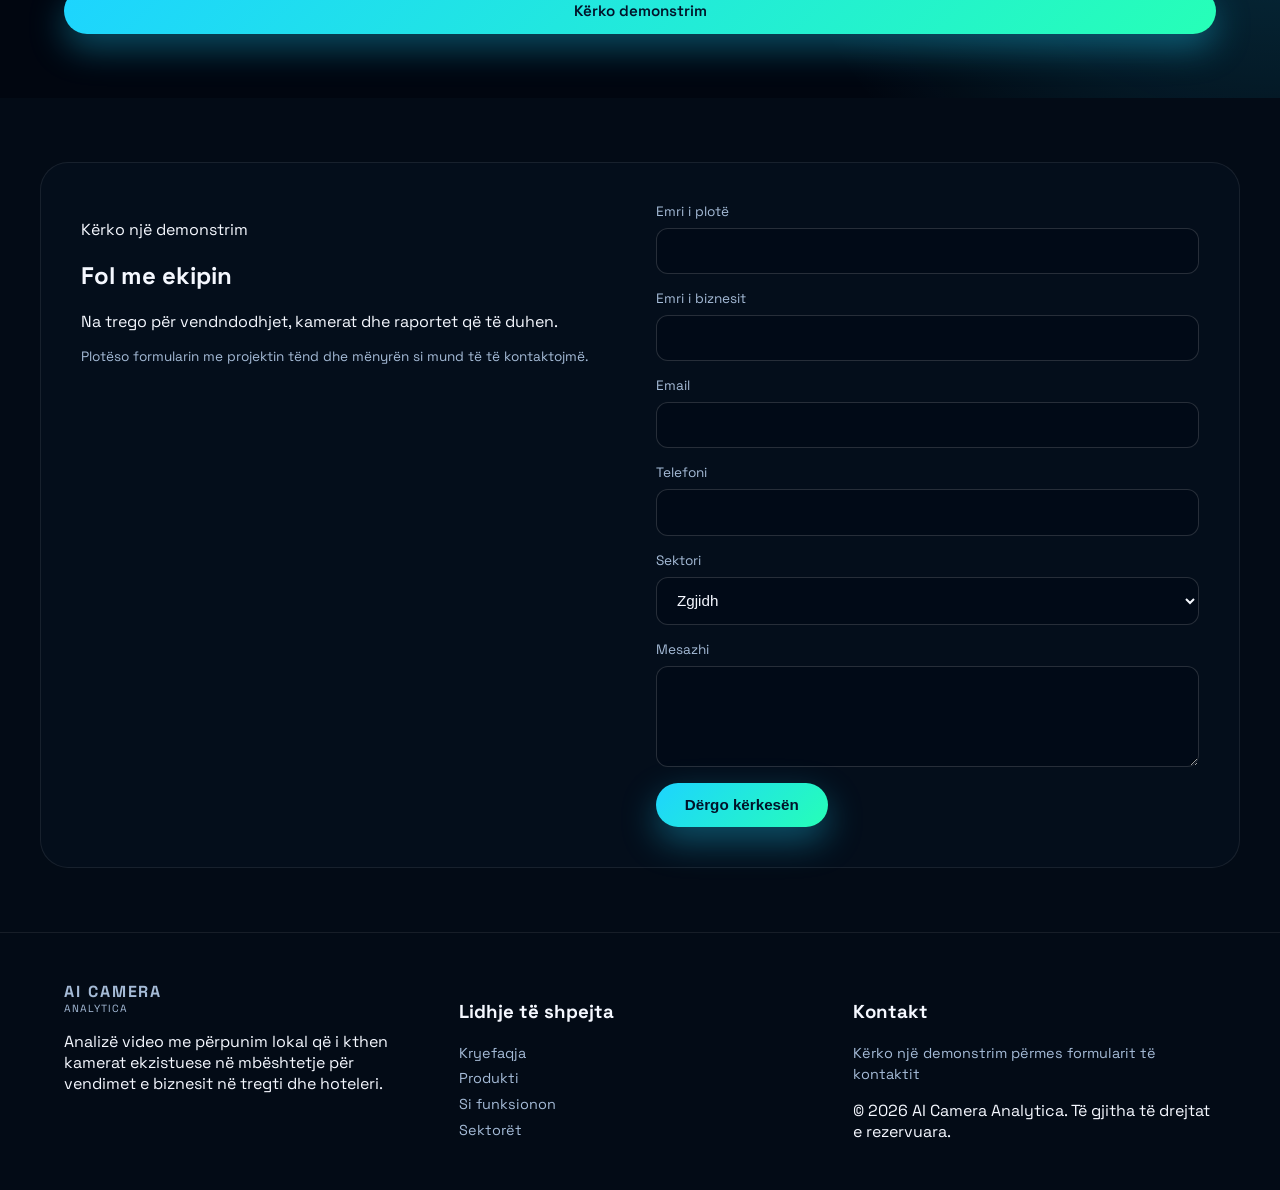
==== commit abe4126d: "Add public interactive owner dashboard demo and homepage preview" ====
--- a/index.html
+++ b/index.html
@@ -153,6 +153,11 @@
         </section>
 
 
+        <section class="owner-preview-section container" aria-labelledby="owner-preview-title">
+          <div class="owner-preview-copy"><p class="eyebrow">Paneli i pronarit</p><h2 id="owner-preview-title">Shiko çfarë po ndodh në lokalin tënd.</h2><p>Fluksi, oraret më të ngarkuara dhe qëndrimi në zona, të përmbledhura në një panel.</p><p class="owner-preview-note">Pamje ilustruese me të dhëna të simuluara. Nuk kërkon regjistrim.</p><a class="btn primary" href="/owner-demo">Eksploro panelin demo</a></div>
+          <section data-owner-demo="compact" aria-label="Pamje demonstrimi e panelit"></section>
+        </section>
+
         <section class="problem-section" id="product">
           <div class="container split">
             <div>
@@ -504,6 +509,7 @@
     <script src="i18n.js" defer></script>
     <script src="scripts.js" defer></script>
     <script src="demo.js" defer></script>
+    <script src="owner-demo.js" defer></script>
   </body>
 </html>
 
--- a/styles.css
+++ b/styles.css
@@ -787,3 +787,39 @@
 .camera-demo #restaurant-demo-toggle { padding: .6rem; font-size: .75rem; }
 .camera-demo .restaurant-demo-note { font-size: .68rem; line-height: 1.6; margin-bottom: 0; }
 .simulation-tabs ~ [role="tabpanel"]:focus-visible, .restaurant-demo-card:focus-visible { outline: 2px solid #38edbd; outline-offset: 5px; }
+
+.owner-preview-section { display: grid; grid-template-columns: .8fr 1.2fr; gap: 2.5rem; align-items: center; padding-top: 3rem; padding-bottom: 4rem; }
+.owner-preview-copy h2 { font-size: clamp(1.8rem,3vw,2.6rem); line-height: 1.2; }
+.owner-preview-copy > p { color: #a7b7c9; line-height: 1.7; }
+.owner-preview-copy .owner-preview-note { font-size: .8rem; margin-bottom: 1.6rem; }
+[data-owner-demo] { background: #f4f7fa; color: #152d40; border: 1px solid #d8e4ec; border-radius: 20px; padding: 1.5rem; box-shadow: 0 22px 70px #0003; min-width: 0; }
+.preview-top { display: flex; align-items: center; justify-content: space-between; gap: .5rem; font-size: .7rem; }
+.preview-top strong { letter-spacing: .12em; }
+.preview-badge { background: #fff2cf; color: #705314; border-radius: 99px; padding: .35rem .6rem; }
+.preview-title { margin: 1.6rem 0 1.2rem; font-size: 1.4rem; }
+.preview-kpis { display: grid; grid-template-columns: repeat(4,minmax(0,1fr)); gap: .7rem; }
+.preview-kpis > div { background: white; padding: .9rem; border: 1px solid #e0e8ee; border-radius: 12px; }
+.preview-kpis span,.preview-kpis small { display: block; color: #60788b; font-size: .65rem; line-height: 1.5; }
+.preview-kpis strong { display: block; font-size: 1.55rem; color: #126e63; margin: .6rem 0; font-variant-numeric: tabular-nums; }
+.preview-chart { display: block; width: 100%; height: auto; background: white; border-radius: 12px; }
+.preview-legend { color: #547084; font-size: .7rem; }
+.preview-planned { border-top: 1px solid #dce5ec; padding-top: .8rem; font-size: .72rem; color: #62788a; line-height: 1.6; }
+.preview-filters { display: flex; gap: 1rem; margin-bottom: 1.2rem; }
+.preview-filters label { flex: 1; font-size: .8rem; }
+.preview-filters span { display: block; margin-bottom: .4rem; }
+.preview-filters select { width: 100%; color: #152d40; background: white; border: 1px solid #cad8e3; border-radius: 8px; padding: .65rem; font: inherit; }
+.preview-filters[hidden],.preview-table[hidden],.preview-download[hidden] { display: none; }
+.preview-table { overflow: auto; margin: 1.5rem 0; }
+.preview-table table { width: 100%; border-collapse: collapse; font-size: .8rem; }
+.preview-table caption { text-align: left; font-weight: 600; margin-bottom: .8rem; }
+.preview-table th,.preview-table td { text-align: left; border-bottom: 1px solid #dce5ec; padding: .7rem; }
+.preview-download { background: #126e63; color: white; border: 0; border-radius: 8px; padding: .8rem 1rem; cursor: pointer; font: inherit; }
+.demo-page-header { display: flex; align-items: center; justify-content: space-between; gap: 1rem; max-width: 1200px; margin: auto; padding: 1.2rem; }
+.demo-brand { color: #e8f2fa; text-decoration: none; font-weight: 600; }
+.owner-demo-main { max-width: 1100px; padding: 2rem 1.2rem 4rem; margin: auto; }
+.owner-demo-main h1 { font-size: clamp(1.8rem,4vw,2.8rem); }
+.demo-back { color: #7ce4cb; font-size: .85rem; }
+.demo-page-note { color: #a7b7c9; max-width: 750px; line-height: 1.7; }
+.owner-demo-main [data-owner-demo] { margin: 2rem 0; }
+@media (max-width: 1000px) { .owner-preview-section { grid-template-columns: 1fr; } }
+@media (max-width: 600px) { .preview-kpis { grid-template-columns: repeat(2,minmax(0,1fr)); } [data-owner-demo] { padding: 1rem; } .preview-filters { flex-direction: column; } .preview-top { flex-wrap: wrap; } .demo-page-header { flex-wrap: wrap; } }
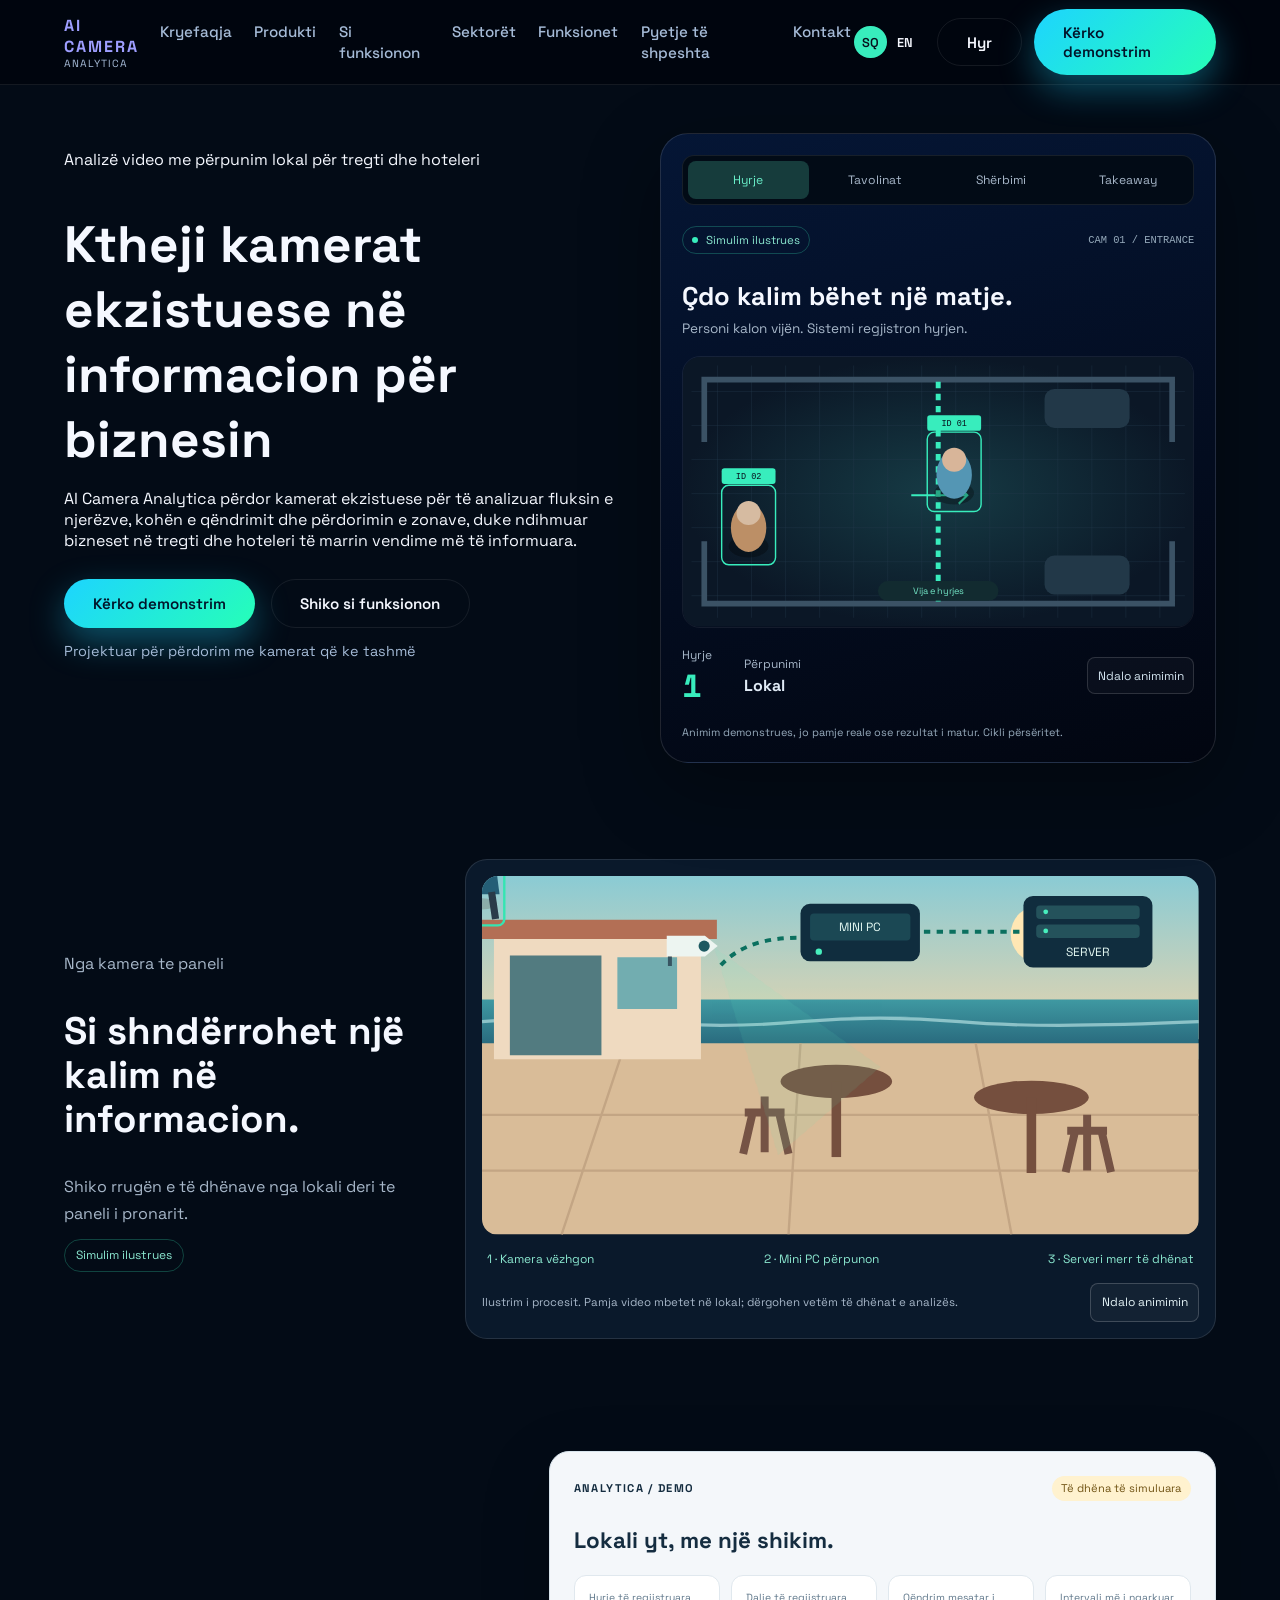
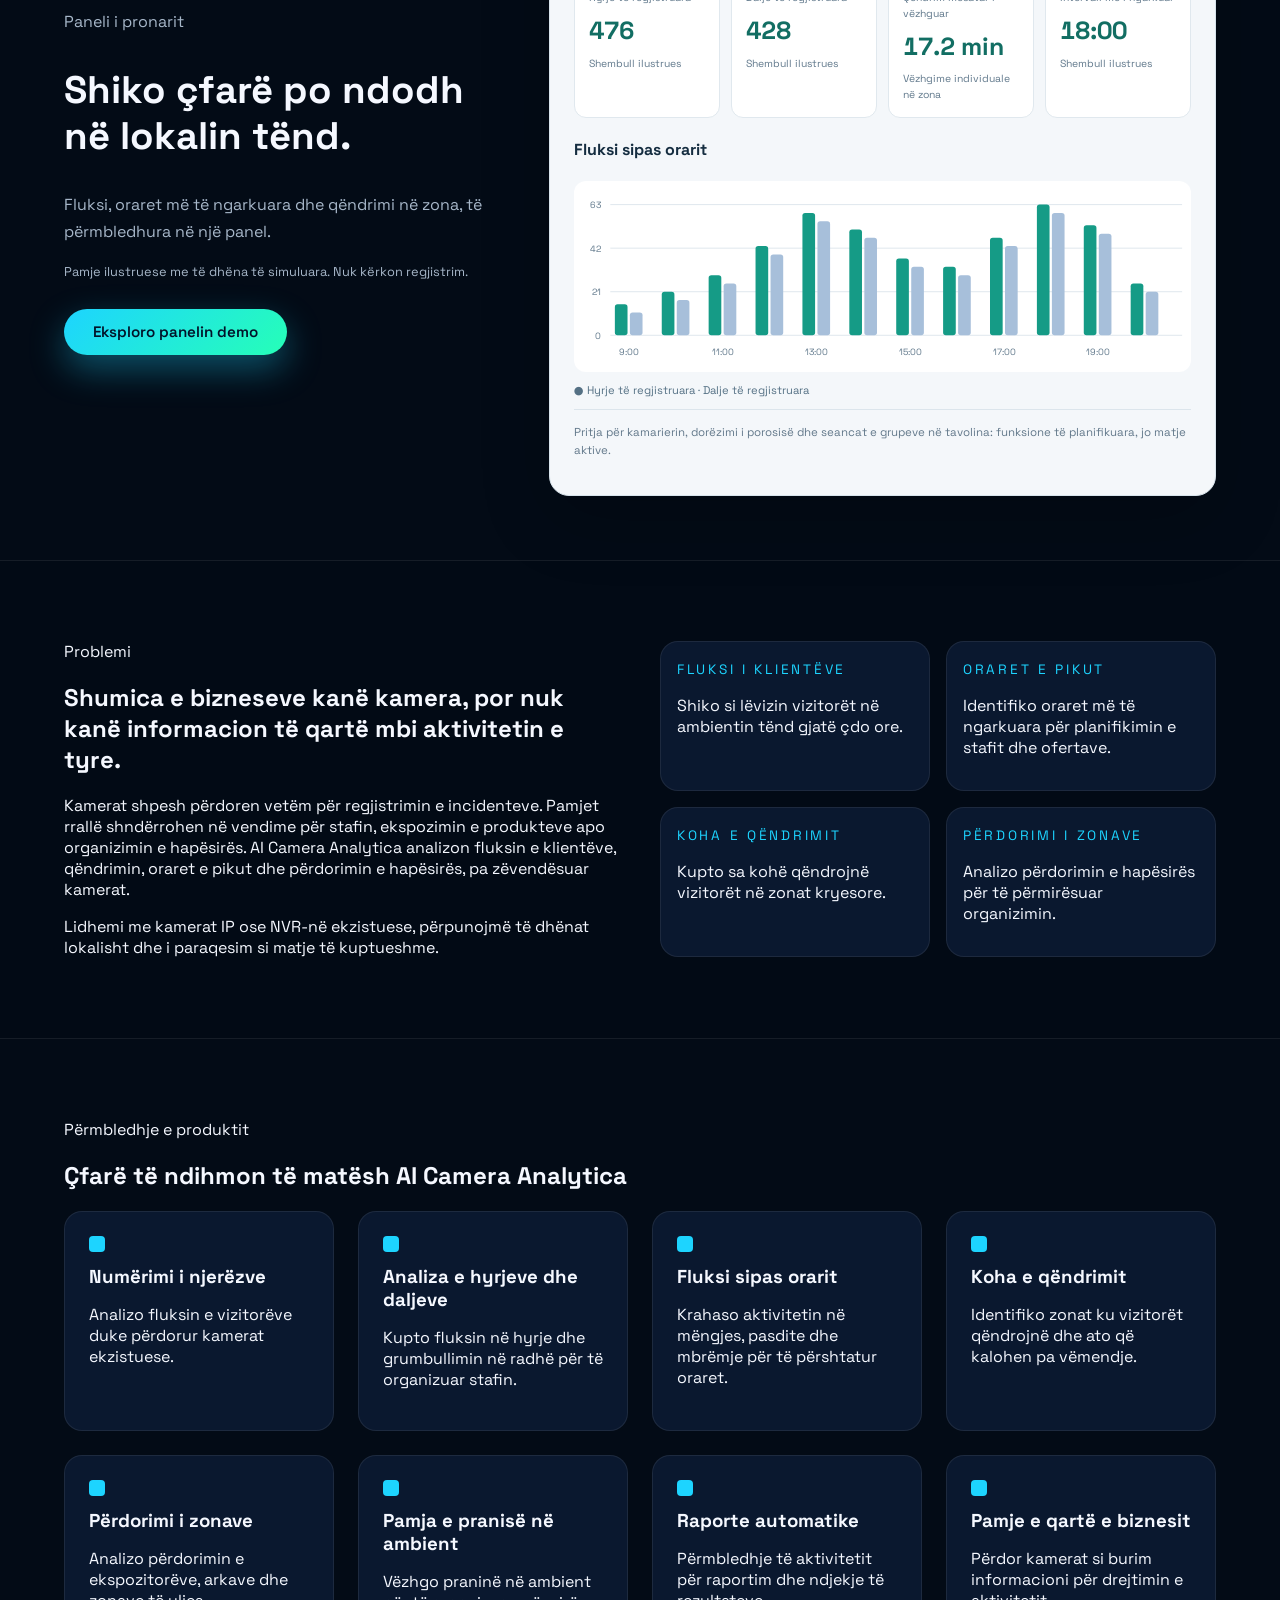
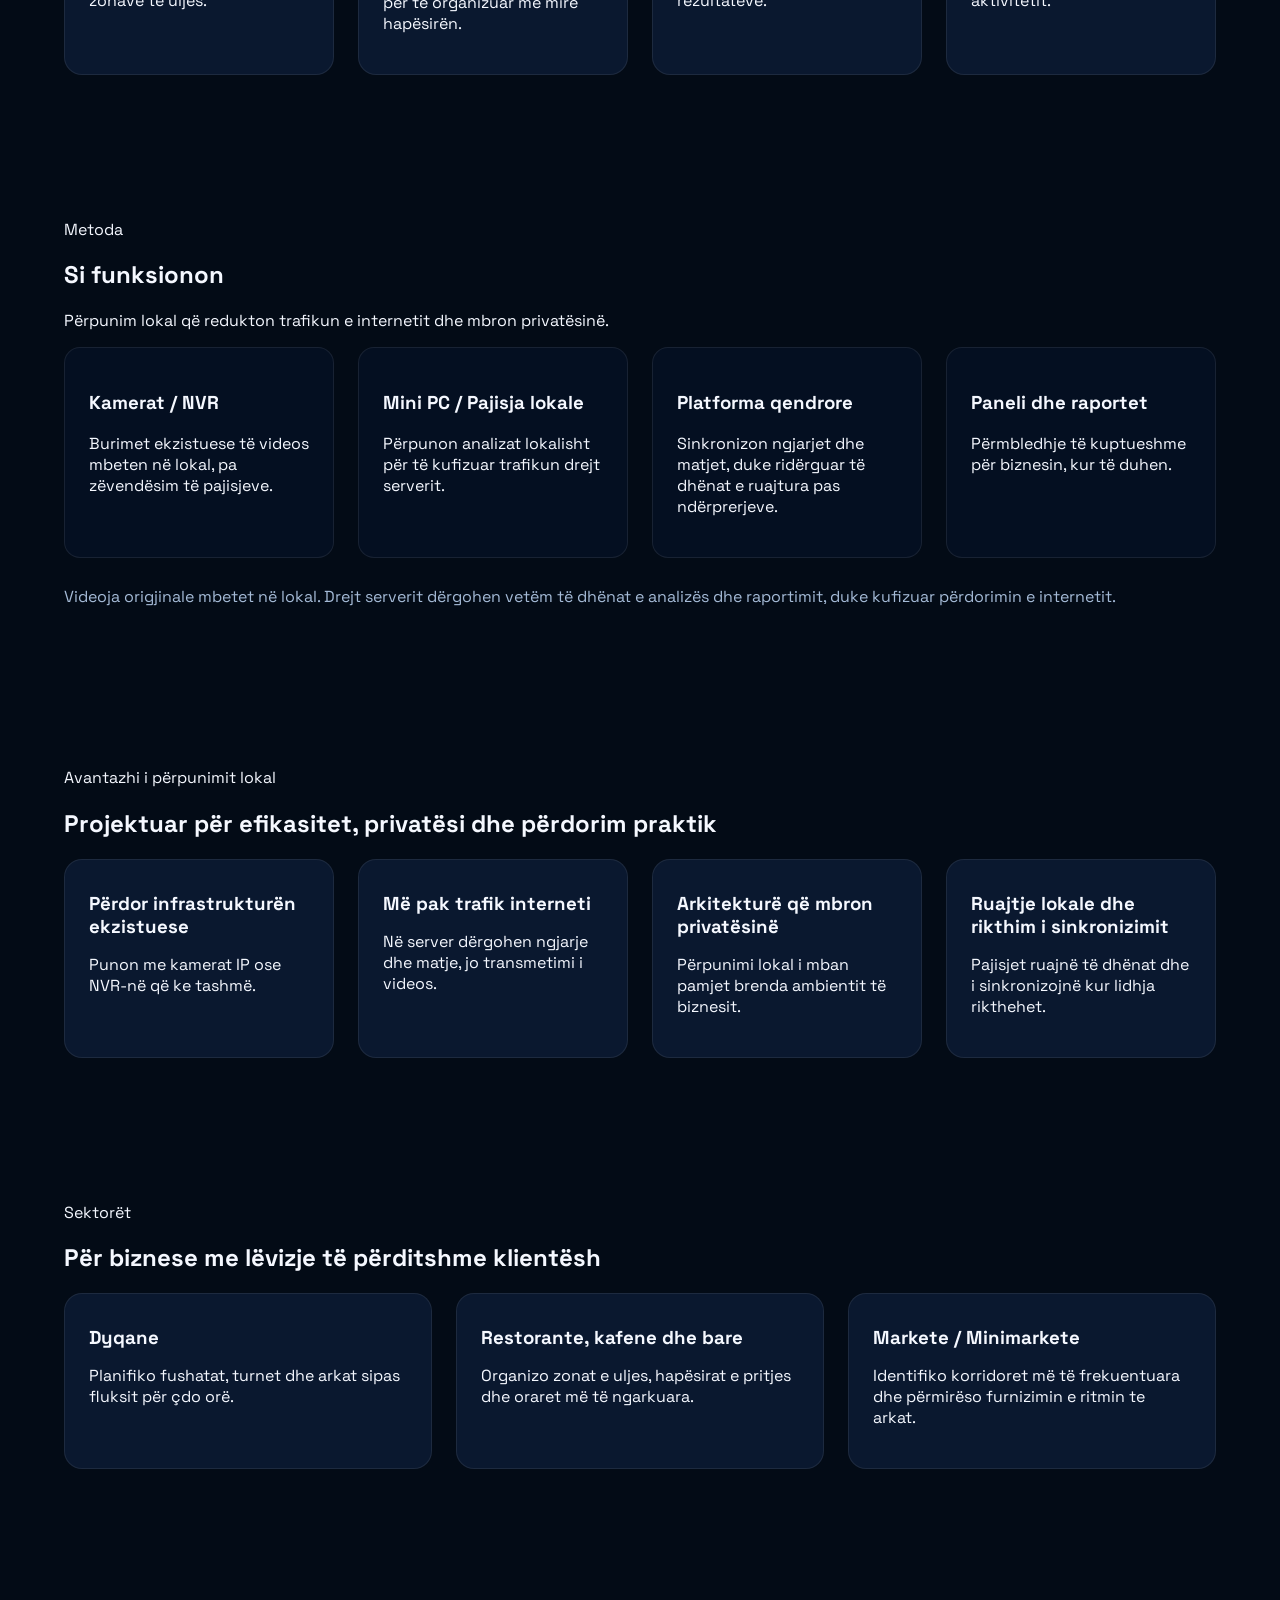
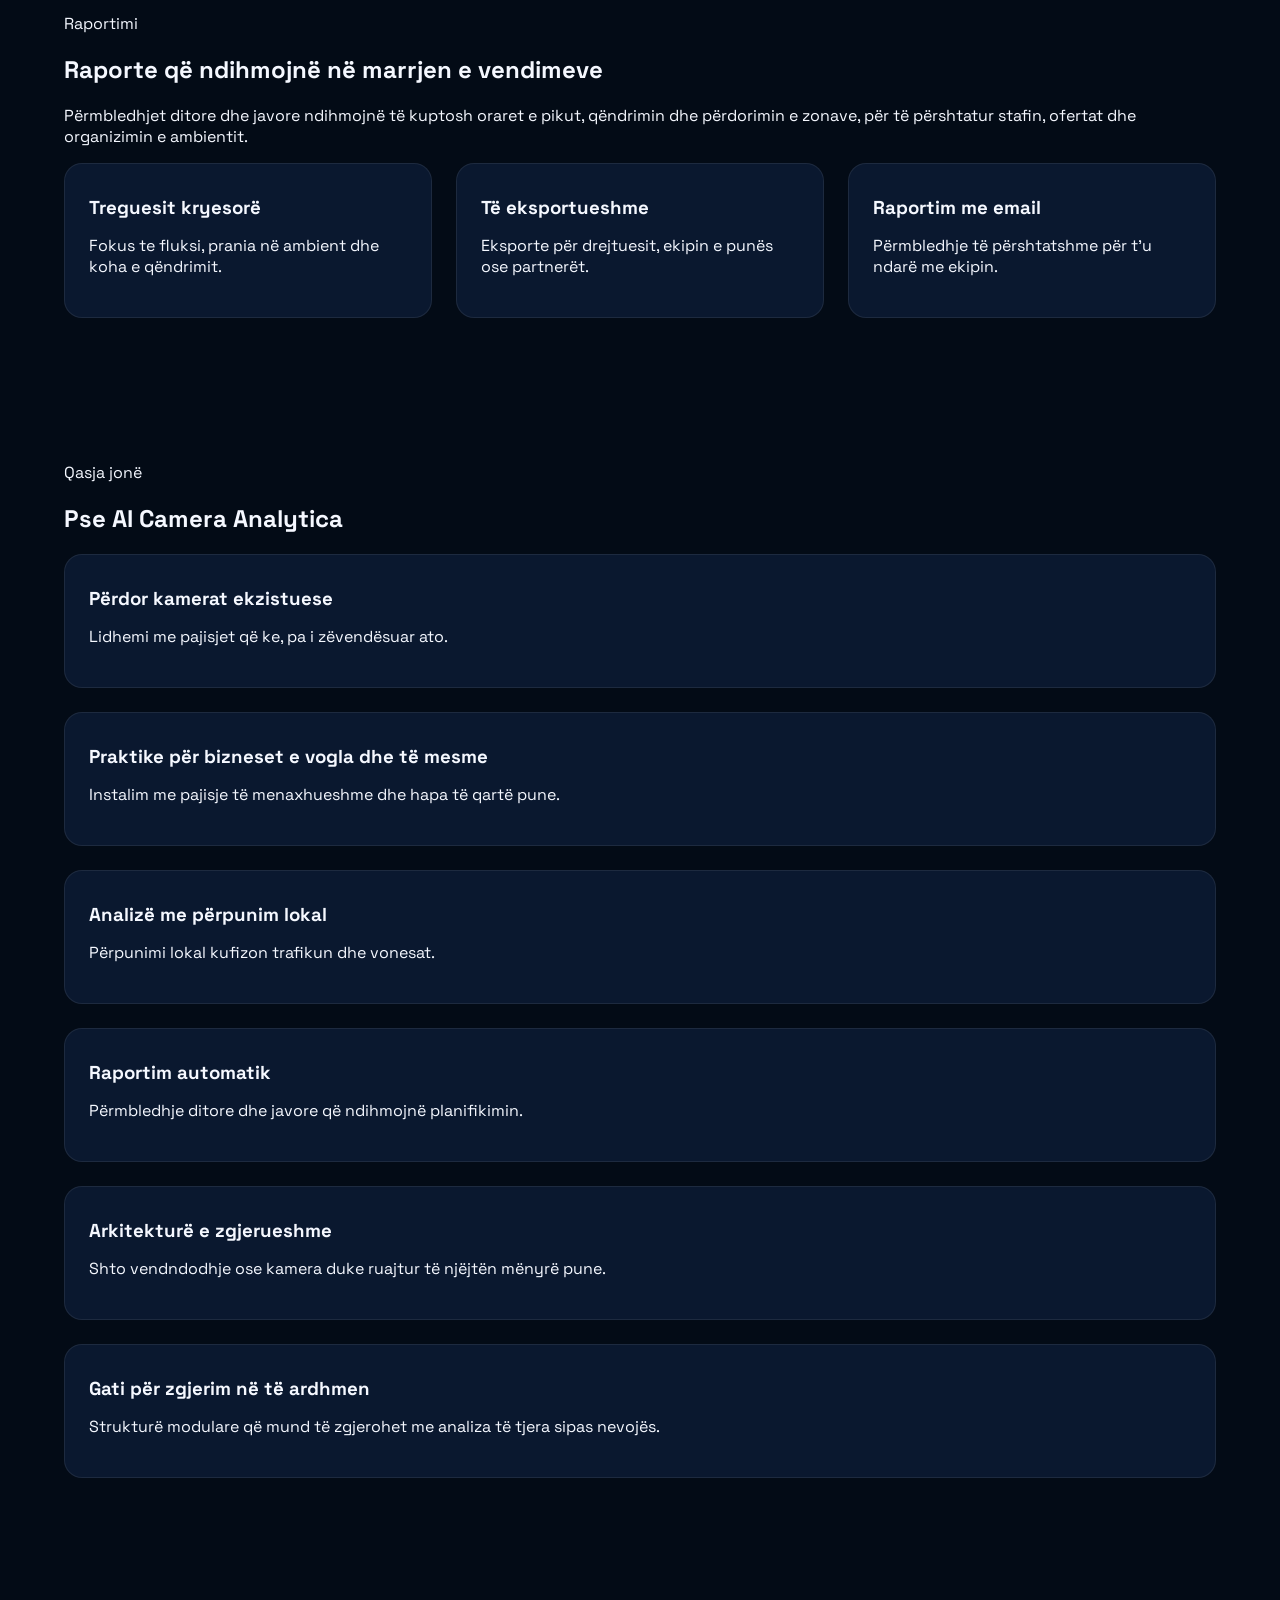
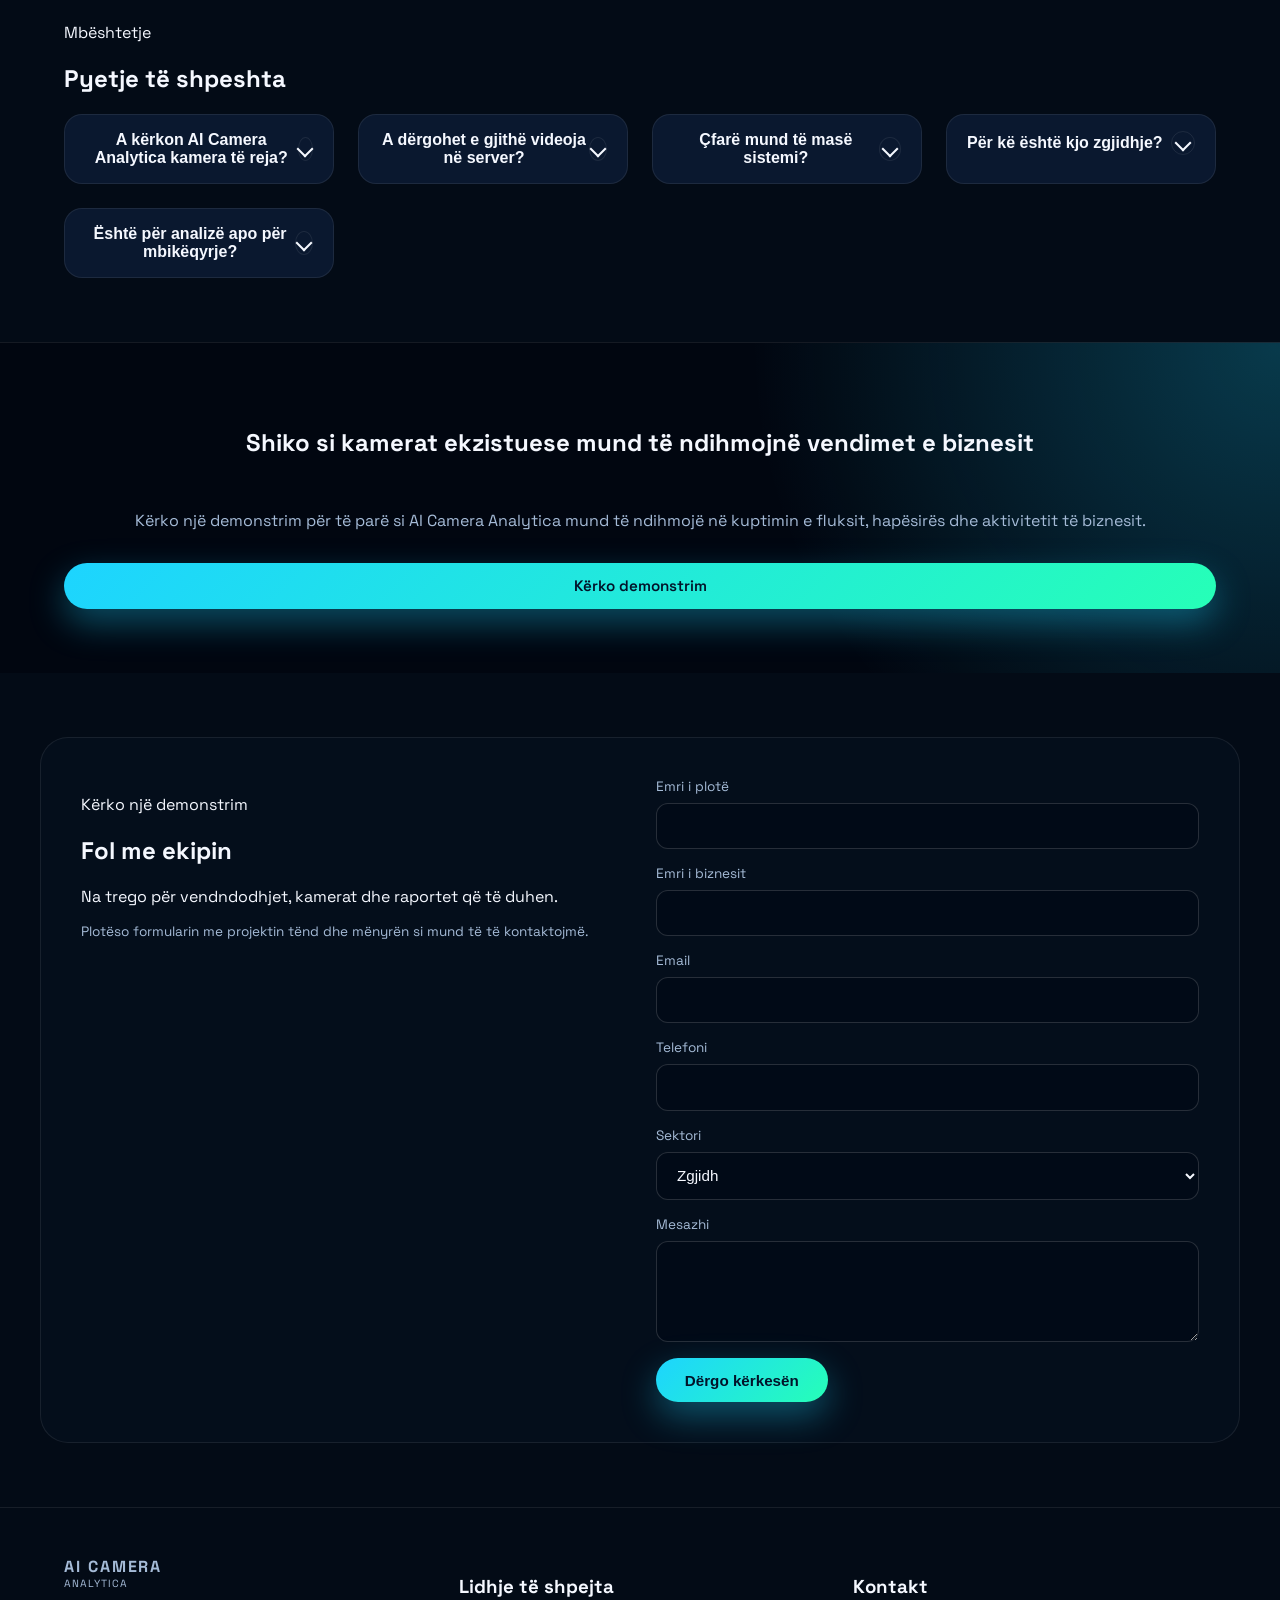
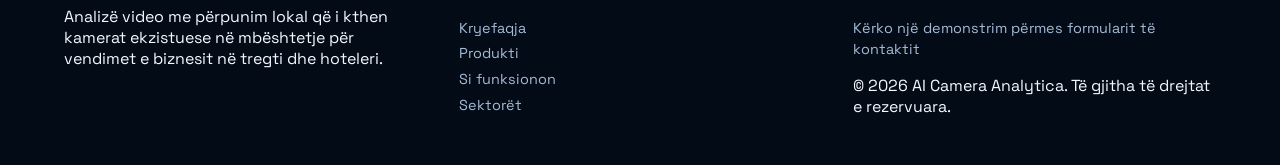
==== commit 3ffa1f83: "Add seaside camera to server process animation" ====
--- a/index.html
+++ b/index.html
@@ -153,6 +153,29 @@
         </section>
 
 
+        <section class="journey-section container" id="process-demo" aria-labelledby="journey-title">
+          <div class="journey-copy"><p class="eyebrow">Nga kamera te paneli</p><h2 id="journey-title">Si shndërrohet një kalim në informacion.</h2><p>Shiko rrugën e të dhënave nga lokali deri te paneli i pronarit.</p><span class="journey-label">Simulim ilustrues</span></div>
+          <div class="journey-card" id="journey-card">
+            <svg viewBox="0 0 900 450" role="img" aria-label="Një vizitor kalon kamerën e lokalit; të dhënat përpunohen në Mini PC dhe dërgohen në server.">
+              <defs><linearGradient id="sky" x2="0" y2="1"><stop stop-color="#8acbd4"/><stop offset="1" stop-color="#e8d4ad"/></linearGradient><linearGradient id="sea" x2="0" y2="1"><stop stop-color="#3f99a2"/><stop offset="1" stop-color="#225b72"/></linearGradient></defs>
+              <rect width="900" height="450" rx="18" fill="#0a1b2a"/><path fill="url(#sky)" d="M0 0h900v205H0z"/><circle cx="700" cy="73" r="36" fill="#ffe7b4"/><path fill="url(#sea)" d="M0 155h900v75H0z"/><path d="M0 183 Q100 174 200 183T400 183T600 183T900 183" fill="none" stroke="#b2dee0" opacity=".7" stroke-width="4"/>
+              <path d="M0 210H900V450H0z" fill="#d9bc98"/><path d="M0 300H900M0 370H900M180 210l-80 240M400 210l-15 240M620 210l45 240" stroke="#c3a584" stroke-width="3"/>
+              <path d="M15 60H275V230H15z" fill="#efdac0"/><path d="M0 55h295v24H0z" fill="#b36f55"/><path d="M35 100h115v125H35z" fill="#527b80"/><path d="M170 102h75v65h-75z" fill="#72adb0"/>
+              <g fill="#754f3e"><ellipse cx="445" cy="258" rx="70" ry="21"/><path d="M439 258h12v95h-12z"/><ellipse cx="690" cy="278" rx="72" ry="21"/><path d="M684 278h12v95h-12z"/></g>
+              <g stroke="#755345" stroke-width="10" fill="none"><path d="M355 277v70m-25-50h50m-40 0-12 52m45-52 12 52M760 300v70m-25-50h50m-40 0-12 52m45-52 12 52"/></g>
+              <g transform="translate(232 75)"><path d="M0 0h48l16 13-16 13H0z" fill="#edf5f1"/><circle cx="47" cy="13" r="7" fill="#1d5961"/><path d="M4 26v12" stroke="#385562" stroke-width="5"/></g>
+              <path d="M292 90L500 240 372 350z" fill="#64f0c0" opacity=".09" stroke="#54e1c0" stroke-dasharray="7 7"/>
+              <g class="journey-person"><ellipse cx="0" cy="35" rx="19" ry="7" fill="#604c3d" opacity=".25"/><circle cy="-40" r="14" fill="#e8b796"/><path d="M-16-24q16-10 32 0l6 47h-44z" fill="#245e76"/><path d="M-12 20l-5 34M12 20l5 34" stroke="#293b49" stroke-width="9"/><rect x="-28" y="-63" width="56" height="125" rx="8" fill="none" stroke="#35e5b2" stroke-width="3"/></g>
+              <path d="M300 112 Q335 74 410 78" class="journey-signal" fill="none" stroke="#0b705f" stroke-width="5" stroke-dasharray="8 8"/>
+              <g transform="translate(400 35)"><rect width="150" height="72" rx="12" fill="#102d3e"/><rect x="12" y="12" width="126" height="34" rx="5" fill="#1b4854"/><circle cx="23" cy="60" r="4" fill="#47efbd"/><text x="75" y="34" text-anchor="middle" fill="#e4f9f3" font-size="15">MINI PC</text></g>
+              <path d="M555 70H680" class="journey-signal" fill="none" stroke="#0b705f" stroke-width="5" stroke-dasharray="8 8"/>
+              <g transform="translate(680 25)"><rect width="162" height="90" rx="12" fill="#102d3e"/><rect x="16" y="12" width="130" height="17" rx="5" fill="#24525b"/><rect x="16" y="36" width="130" height="17" rx="5" fill="#24525b"/><circle cx="28" cy="20" r="3" fill="#47efbd"/><circle cx="28" cy="44" r="3" fill="#47efbd"/><text x="81" y="75" text-anchor="middle" fill="#e4f9f3" font-size="15">SERVER</text></g>
+            </svg>
+            <div class="journey-steps"><span>1 · Kamera vëzhgon</span><span>2 · Mini PC përpunon</span><span>3 · Serveri merr të dhënat</span></div>
+            <div class="journey-foot"><p>Ilustrim i procesit. Pamja video mbetet në lokal; dërgohen vetëm të dhënat e analizës.</p><button type="button" id="journey-toggle" aria-pressed="false">Ndalo animimin</button></div>
+          </div>
+        </section>
+
         <section class="owner-preview-section container" aria-labelledby="owner-preview-title">
           <div class="owner-preview-copy"><p class="eyebrow">Paneli i pronarit</p><h2 id="owner-preview-title">Shiko çfarë po ndodh në lokalin tënd.</h2><p>Fluksi, oraret më të ngarkuara dhe qëndrimi në zona, të përmbledhura në një panel.</p><p class="owner-preview-note">Pamje ilustruese me të dhëna të simuluara. Nuk kërkon regjistrim.</p><a class="btn primary" href="/owner-demo">Eksploro panelin demo</a></div>
           <section data-owner-demo="compact" aria-label="Pamje demonstrimi e panelit"></section>
--- a/styles.css
+++ b/styles.css
@@ -823,3 +823,22 @@
 .owner-demo-main [data-owner-demo] { margin: 2rem 0; }
 @media (max-width: 1000px) { .owner-preview-section { grid-template-columns: 1fr; } }
 @media (max-width: 600px) { .preview-kpis { grid-template-columns: repeat(2,minmax(0,1fr)); } [data-owner-demo] { padding: 1rem; } .preview-filters { flex-direction: column; } .preview-top { flex-wrap: wrap; } .demo-page-header { flex-wrap: wrap; } }
+
+.journey-section { padding-top: 2rem; padding-bottom: 4rem; display:grid; grid-template-columns: .65fr 1.35fr; align-items:center; gap:2.5rem; }
+.journey-copy h2 { font-size:clamp(1.8rem,3vw,2.6rem); line-height:1.15; }
+.journey-copy p { color:#a7b7c9; line-height:1.7; }
+.journey-label { color:#8be8d0; font-size:.75rem; border:1px solid #38edbd40; border-radius:99px; padding:.45rem .7rem; }
+.journey-card { padding:1rem; background:#0a192b; border:1px solid #ffffff1c; border-radius:22px; }
+.journey-card svg { width:100%; height:auto; display:block; border-radius:16px; }
+.journey-person { animation: journey-walk 10s linear infinite; }
+.journey-signal { animation: journey-flow 1.3s linear infinite; }
+.journey-steps { display:flex; justify-content:space-between; flex-wrap:wrap; gap:.5rem; color:#8be8d0; font-size:.75rem; padding:1rem .3rem; }
+.journey-foot { display:flex; justify-content:space-between; gap:1rem; align-items:center; }
+.journey-foot p { color:#a7b7c9; font-size:.72rem; line-height:1.5; margin:0; }
+#journey-toggle { flex-shrink:0; background:#ffffff0a; color:#e2f1f4; border:1px solid #ffffff30; border-radius:8px; padding:.65rem; cursor:pointer; font:inherit; font-size:.75rem; }
+#journey-toggle:focus-visible { outline:2px solid #38edbd; outline-offset:3px; }
+.journey-card.is-paused .journey-person,.journey-card.is-paused .journey-signal { animation-play-state:paused; }
+@keyframes journey-walk { 0% {transform:translate(305px,300px);opacity:0} 10% {opacity:1} 80% {opacity:1} 100% {transform:translate(800px,300px);opacity:0} }
+@keyframes journey-flow { to { stroke-dashoffset:-32; } }
+@media (prefers-reduced-motion:reduce) { .journey-person { animation-duration:10s !important; animation-delay:-4s !important; } .journey-signal { animation-duration:1.3s !important; } }
+@media (max-width:850px) { .journey-section { grid-template-columns:1fr; gap:1.4rem; } .journey-foot { align-items:flex-start; flex-direction:column; } }
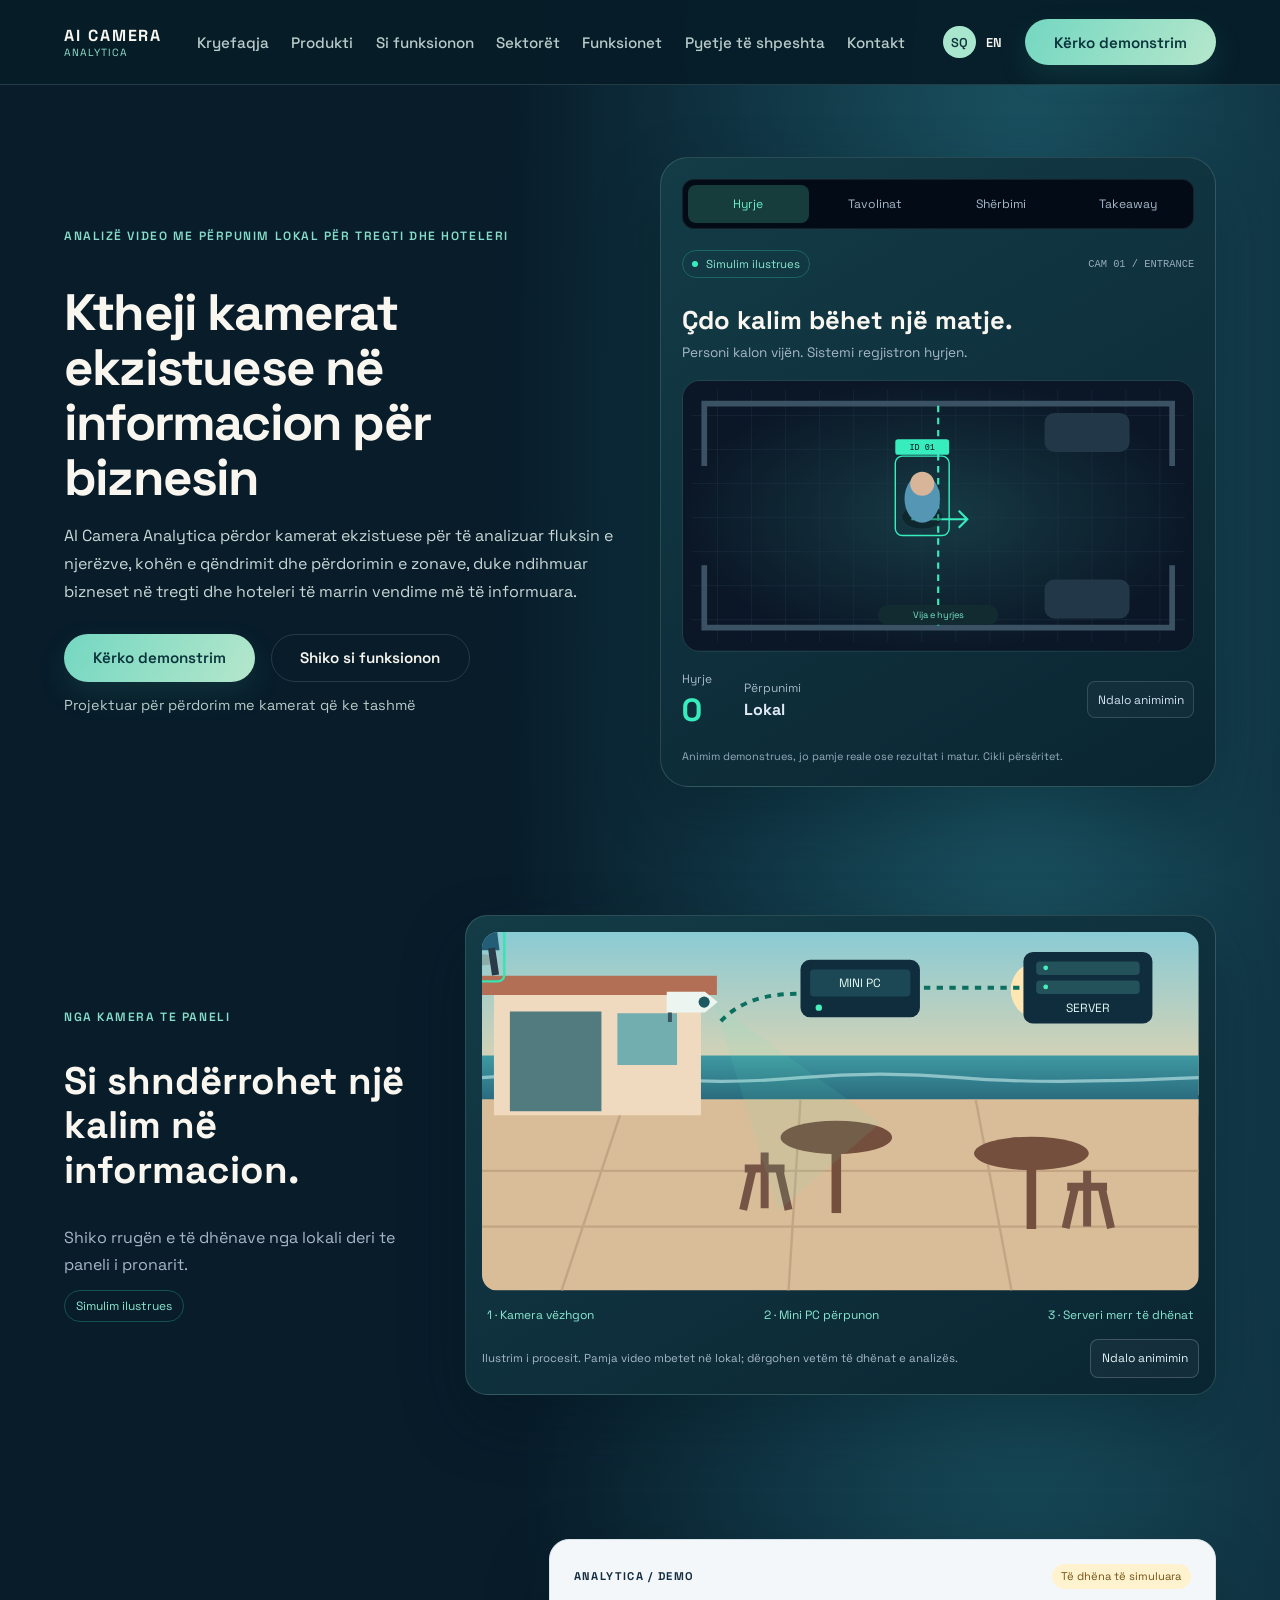
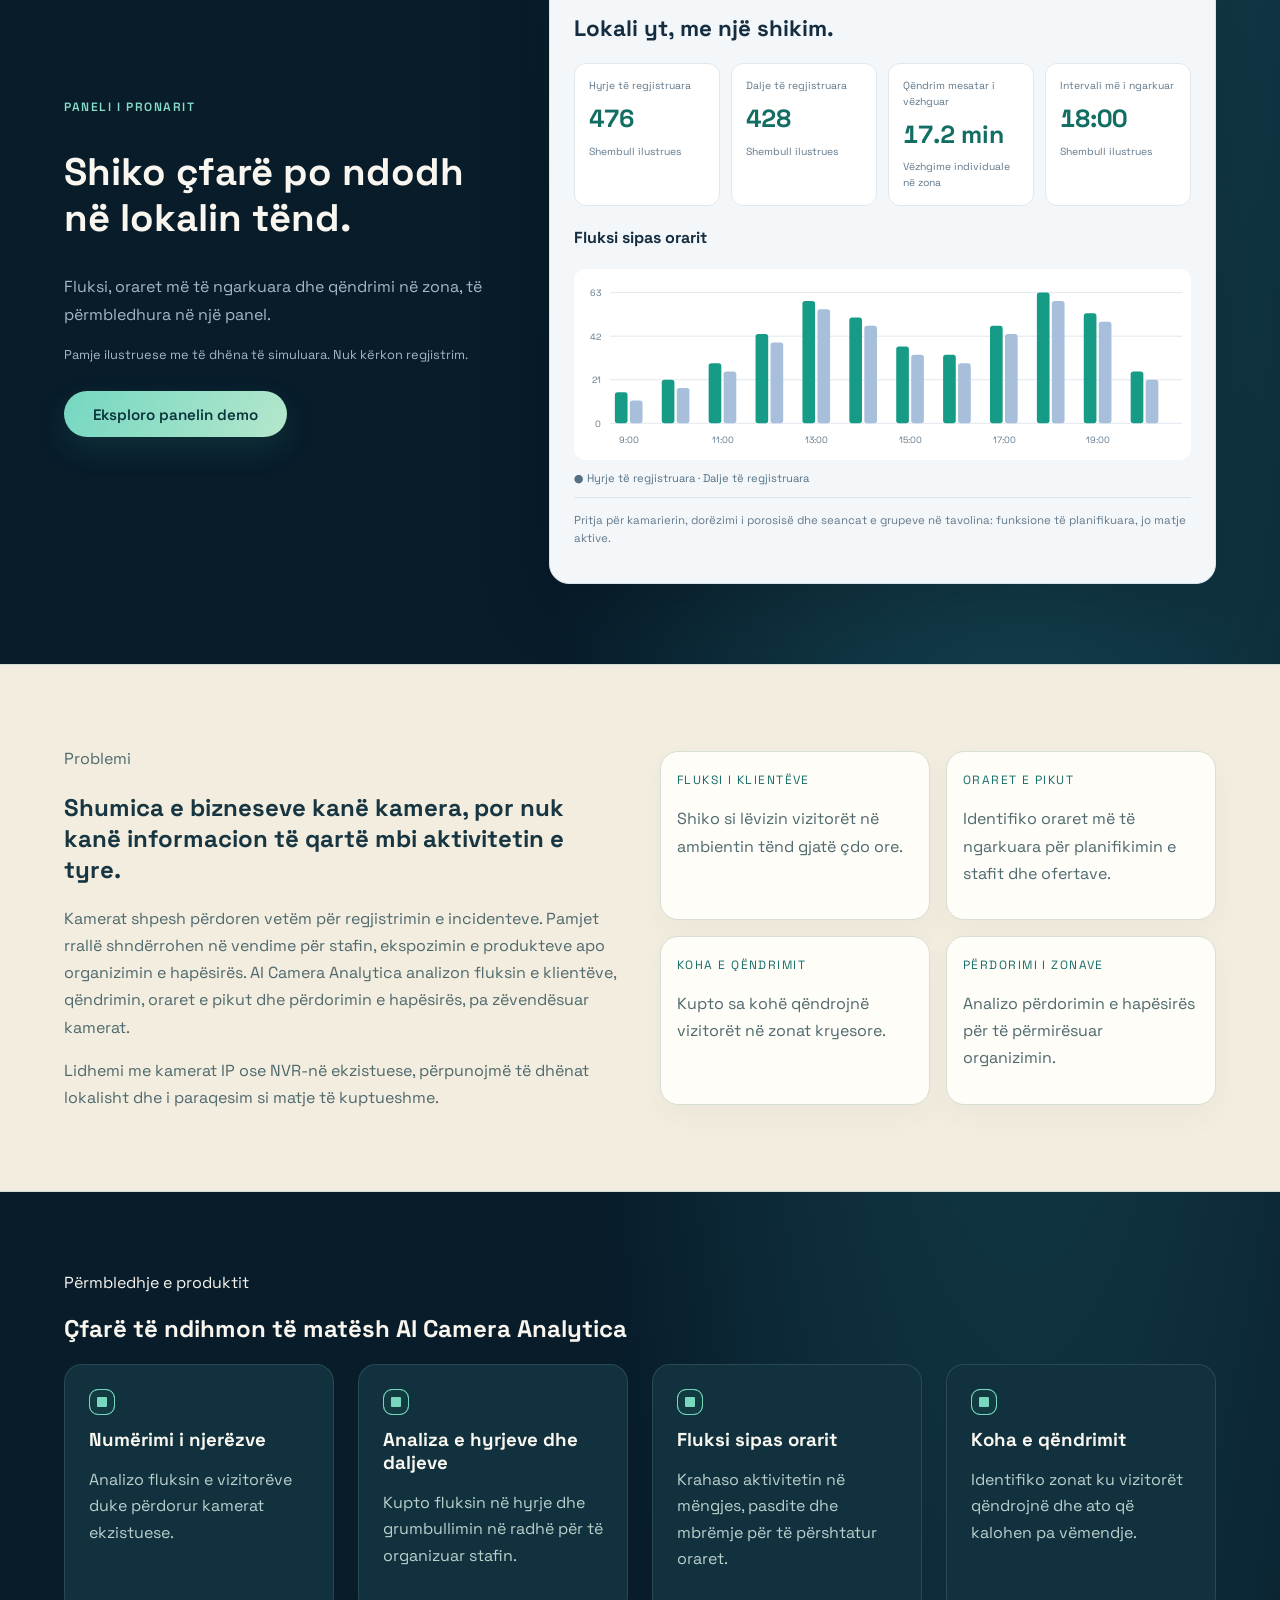
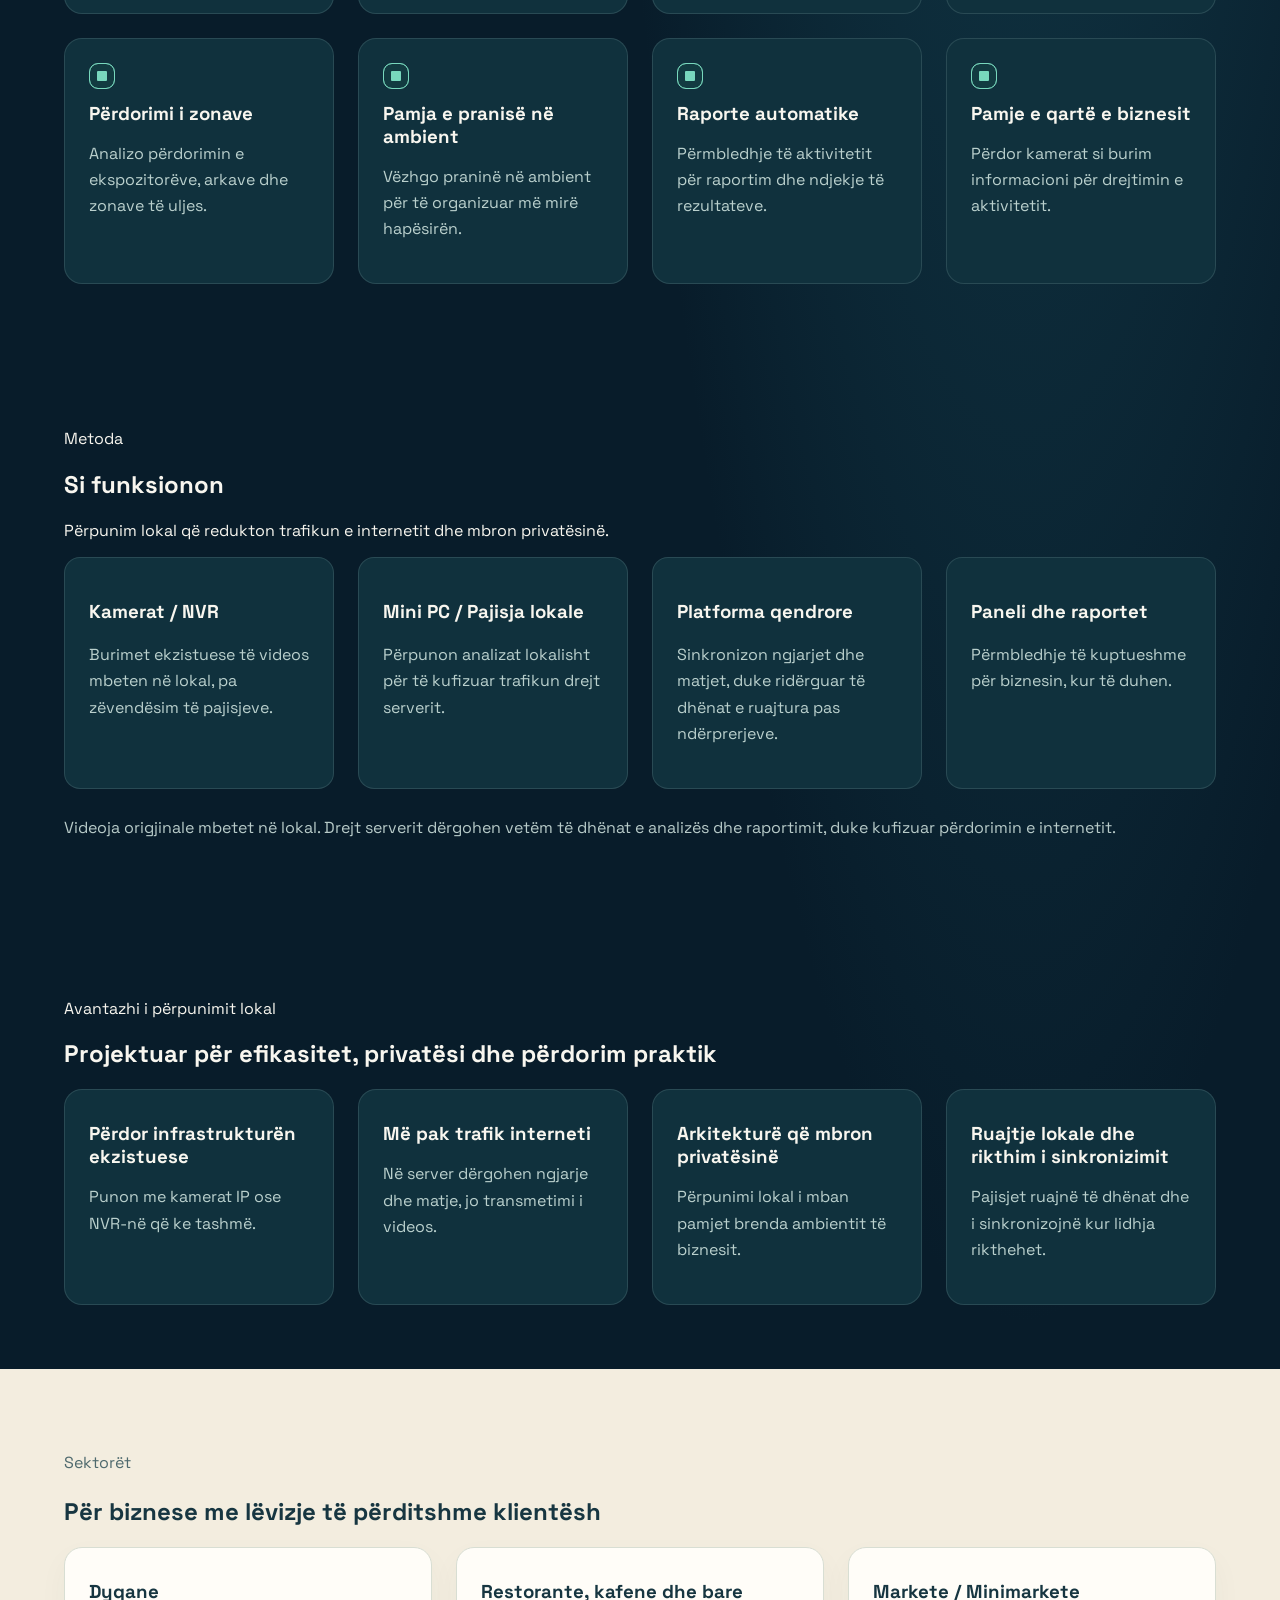
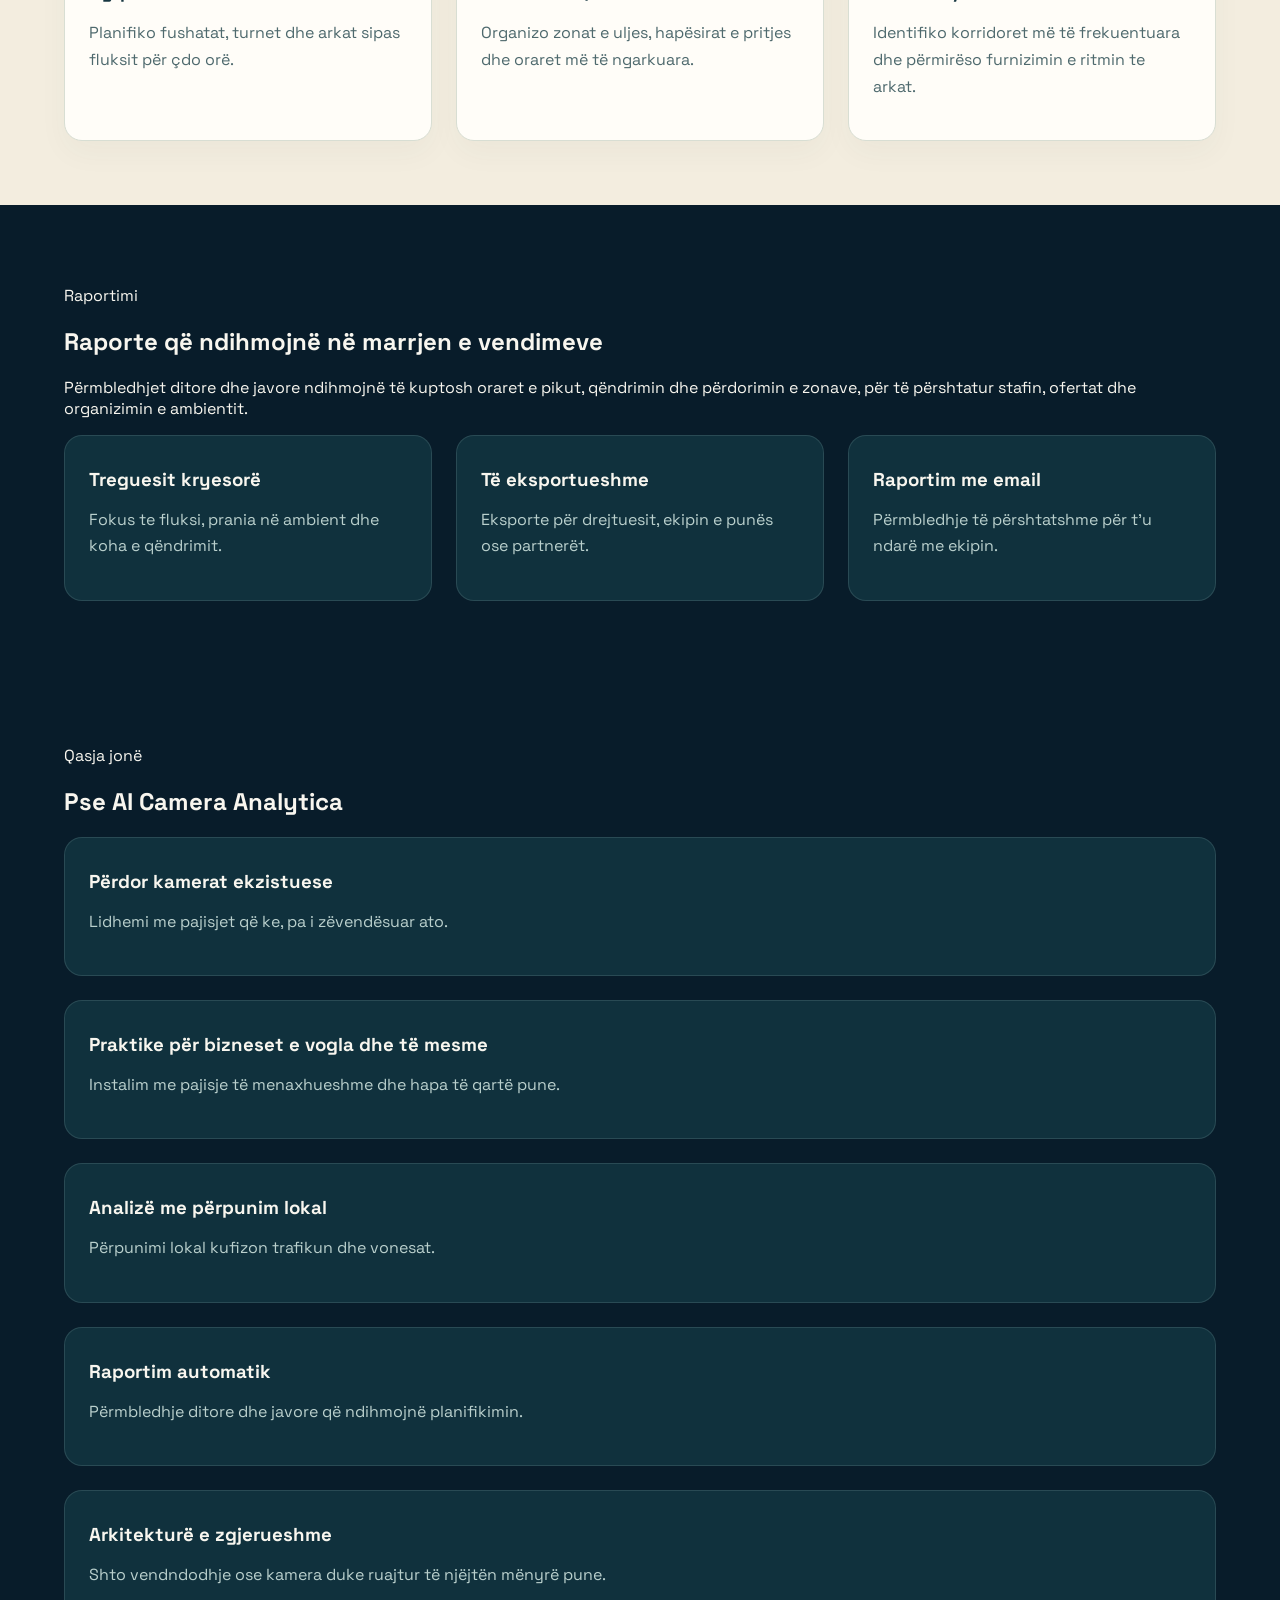
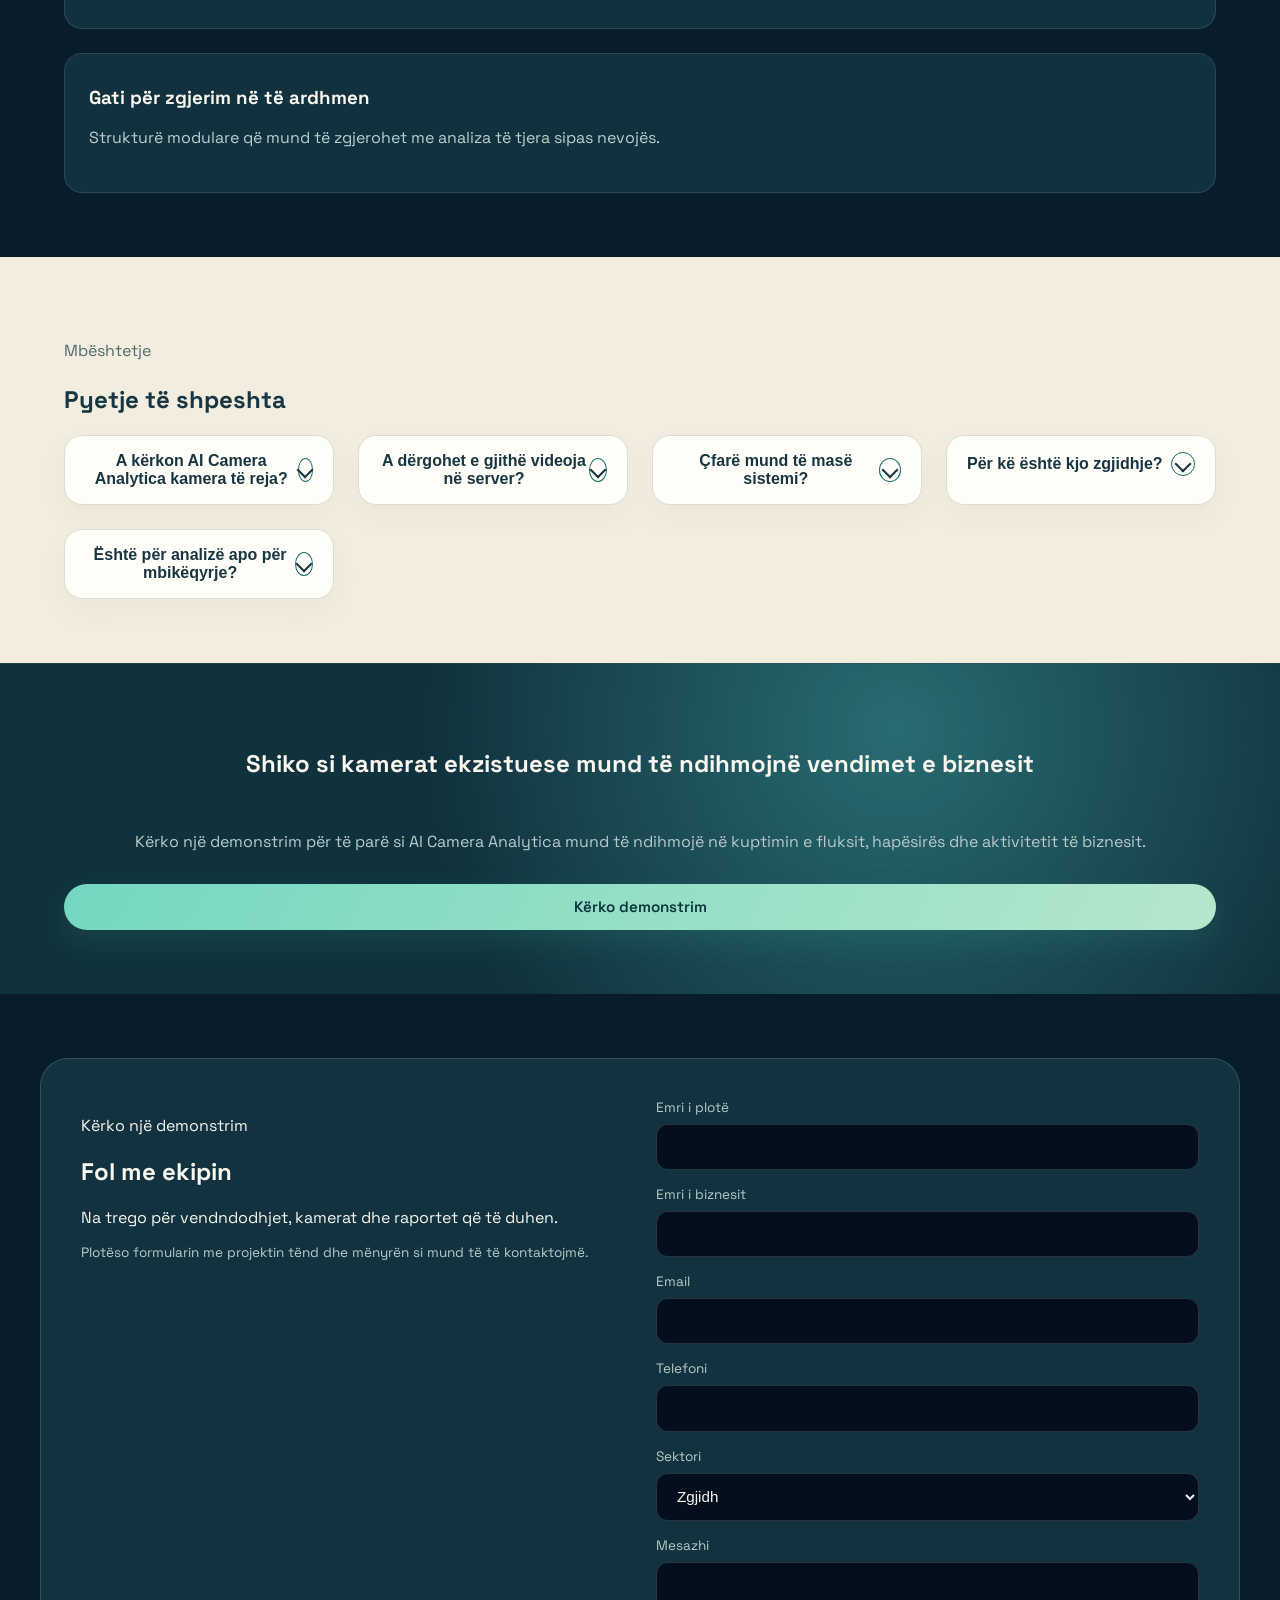
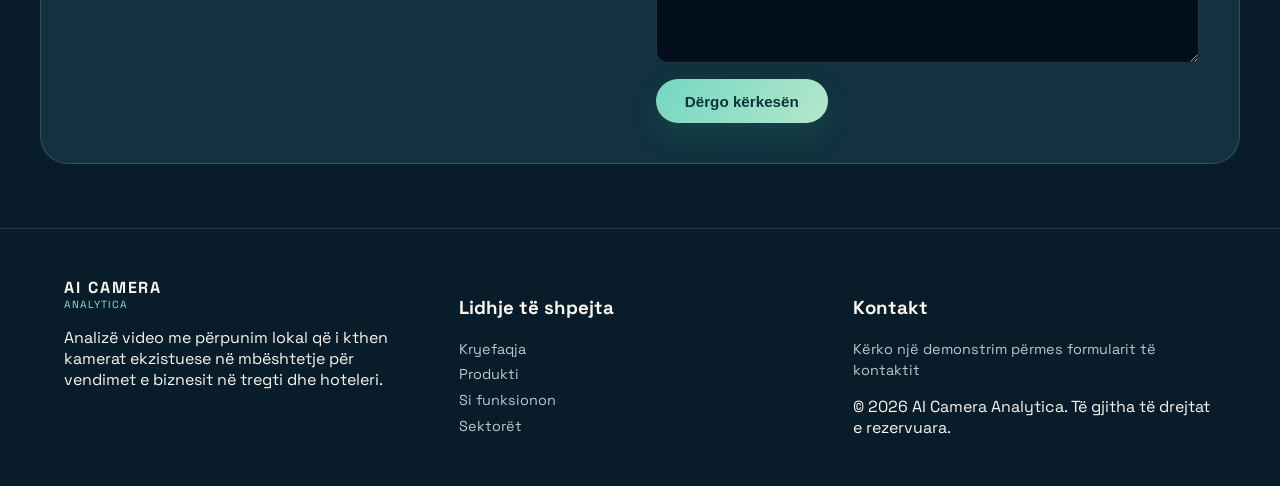
==== commit b0a77d7d: "Prepare static GitHub Pages preview" ====
--- a/index.html
+++ b/index.html
@@ -46,7 +46,7 @@
           </nav>
           <div class="nav-actions">
             <div class="language-switch" role="group" aria-label="Gjuha / Language"><button type="button" data-language="sq" aria-pressed="true" lang="sq">SQ</button><button type="button" data-language="en" aria-pressed="false" lang="en">EN</button></div>
-            <a class="btn ghost login-link" href="/login">Hyr</a>
+            
             <a class="btn primary nav-cta" href="#contact">Kërko demonstrim</a>
             <button
               class="nav-toggle"
@@ -86,7 +86,7 @@
             <li><a href="#features">Funksionet</a></li>
             <li><a href="#faq">Pyetje të shpeshta</a></li>
             <li><a href="#contact">Kontakt</a></li>
-              <li><a href="/login">Hyr</a></li>
+              
           </ul>
           <a class="btn primary nav-cta" href="#contact">Kërko demonstrim</a>
         </div>
@@ -177,7 +177,7 @@
         </section>
 
         <section class="owner-preview-section container" aria-labelledby="owner-preview-title">
-          <div class="owner-preview-copy"><p class="eyebrow">Paneli i pronarit</p><h2 id="owner-preview-title">Shiko çfarë po ndodh në lokalin tënd.</h2><p>Fluksi, oraret më të ngarkuara dhe qëndrimi në zona, të përmbledhura në një panel.</p><p class="owner-preview-note">Pamje ilustruese me të dhëna të simuluara. Nuk kërkon regjistrim.</p><a class="btn primary" href="/owner-demo">Eksploro panelin demo</a></div>
+          <div class="owner-preview-copy"><p class="eyebrow">Paneli i pronarit</p><h2 id="owner-preview-title">Shiko çfarë po ndodh në lokalin tënd.</h2><p>Fluksi, oraret më të ngarkuara dhe qëndrimi në zona, të përmbledhura në një panel.</p><p class="owner-preview-note">Pamje ilustruese me të dhëna të simuluara. Nuk kërkon regjistrim.</p><a class="btn primary" href="owner-demo.html">Eksploro panelin demo</a></div>
           <section data-owner-demo="compact" aria-label="Pamje demonstrimi e panelit"></section>
         </section>
 
--- a/styles.css
+++ b/styles.css
@@ -842,3 +842,51 @@
 @keyframes journey-flow { to { stroke-dashoffset:-32; } }
 @media (prefers-reduced-motion:reduce) { .journey-person { animation-duration:10s !important; animation-delay:-4s !important; } .journey-signal { animation-duration:1.3s !important; } }
 @media (max-width:850px) { .journey-section { grid-template-columns:1fr; gap:1.4rem; } .journey-foot { align-items:flex-start; flex-direction:column; } }
+
+/* Coastal palette: deep water, warm sand and a restrained turquoise accent. */
+:root {
+  --surface: #081c2a;
+  --panel: #102e3a;
+  --panel-soft: #123340;
+  --border: rgba(220, 236, 232, .14);
+  --accent: #73d6c0;
+  --accent-strong: #a7e3c9;
+  --text-strong: #f8f6ef;
+  --text-muted: #b8cbc9;
+  --glow: rgba(77, 188, 171, .2);
+}
+body { background: #081c2a; }
+.page-shell { background: radial-gradient(ellipse at 80% 5%, #1a5261 0%, transparent 36%), var(--surface); }
+.site-header { background: rgba(7, 30, 41, .96); backdrop-filter: blur(14px); }
+.logo-copy strong { color: #f8f6ef; }
+.logo-copy span { color: #91dfcb; }
+.primary-nav a { position: relative; }
+.primary-nav a::after { content: ''; position: absolute; left: 0; bottom: -.45rem; width: 100%; height: 2px; background: #77d8c2; transform: scaleX(0); transform-origin: left; transition: transform .2s ease; }
+.primary-nav a:hover::after, .primary-nav a:focus-visible::after { transform: scaleX(1); }
+.btn.primary { background: linear-gradient(120deg, #74d7c1, #b5e7cc); color: #0a343b; box-shadow: 0 12px 30px #3ab39a24; }
+.hero-section { align-items: center; min-height: min(720px, 85vh); padding-top: 4.5rem; }
+.hero-content .eyebrow, .journey-copy .eyebrow, .owner-preview-copy .eyebrow { color: #86ddc9; letter-spacing: .13em; text-transform: uppercase; font-size: .75rem; font-weight: 600; }
+.hero-content h1 { letter-spacing: -.035em; line-height: 1.07; }
+.hero-content .lead { color: #c9d8d6; line-height: 1.75; max-width: 37rem; }
+.hero-visual, .journey-card { background: linear-gradient(150deg,#133c47,#0a2532); border-color: #bce5db2c; box-shadow: 0 25px 65px #00141d55; }
+.journey-section { padding-top: 4rem; padding-bottom: 5rem; }
+.owner-preview-section { padding-top: 4rem; padding-bottom: 5rem; }
+/* Full-width sand bands make the page easier to scan. */
+.problem-section, .industries-section, .faq-section {
+  --text-strong: #173641; --text-muted: #4e696d; --panel-soft: #fffdf8;
+  --border: #d8ded3; --accent: #176d69;
+  background: #f3eddf; color: var(--text-strong);
+}
+.problem-section p, .industries-section p, .faq-section p { color: #4e696d; line-height: 1.7; }
+.problem-grid article, .industries-section article, .faq-item { box-shadow: 0 12px 30px #2c4f4a0a; }
+.problem-section .metric { color: #176d69; font-size: .75rem; letter-spacing: .12em; }
+.industries-section article { border-color: #d8ded3; }
+.faq-section .faq-item button { color: #173641; }
+.faq-section .faq-arrow { border-color: #176d69; }
+.feature-grid article, .value-grid article, .reporting-grid article, .why-grid article, .flow-grid article { background: #10313d; border-color: #c7ece322; }
+.icon-dot { width: 26px; height: 26px; border-radius: 9px; background: #78d8bd; box-shadow: inset 0 0 0 7px #123b41; border: 1px solid #78d8bd; }
+.feature-grid article p, .flow-grid article p, .value-grid article p, .reporting-grid article p, .why-grid article p { color: #bad0cd; line-height: 1.65; }
+.final-cta { background: radial-gradient(circle at 70% 20%,#296b71,transparent 50%),#10323d; }
+.contact-section .container { background: #11323e; border-color: #bce5db30; }
+.language-switch button[aria-pressed="true"] { background:#a8e6ce; color:#10353b; }
+@media (prefers-reduced-motion: reduce) { .primary-nav a::after { transition: none; } }
